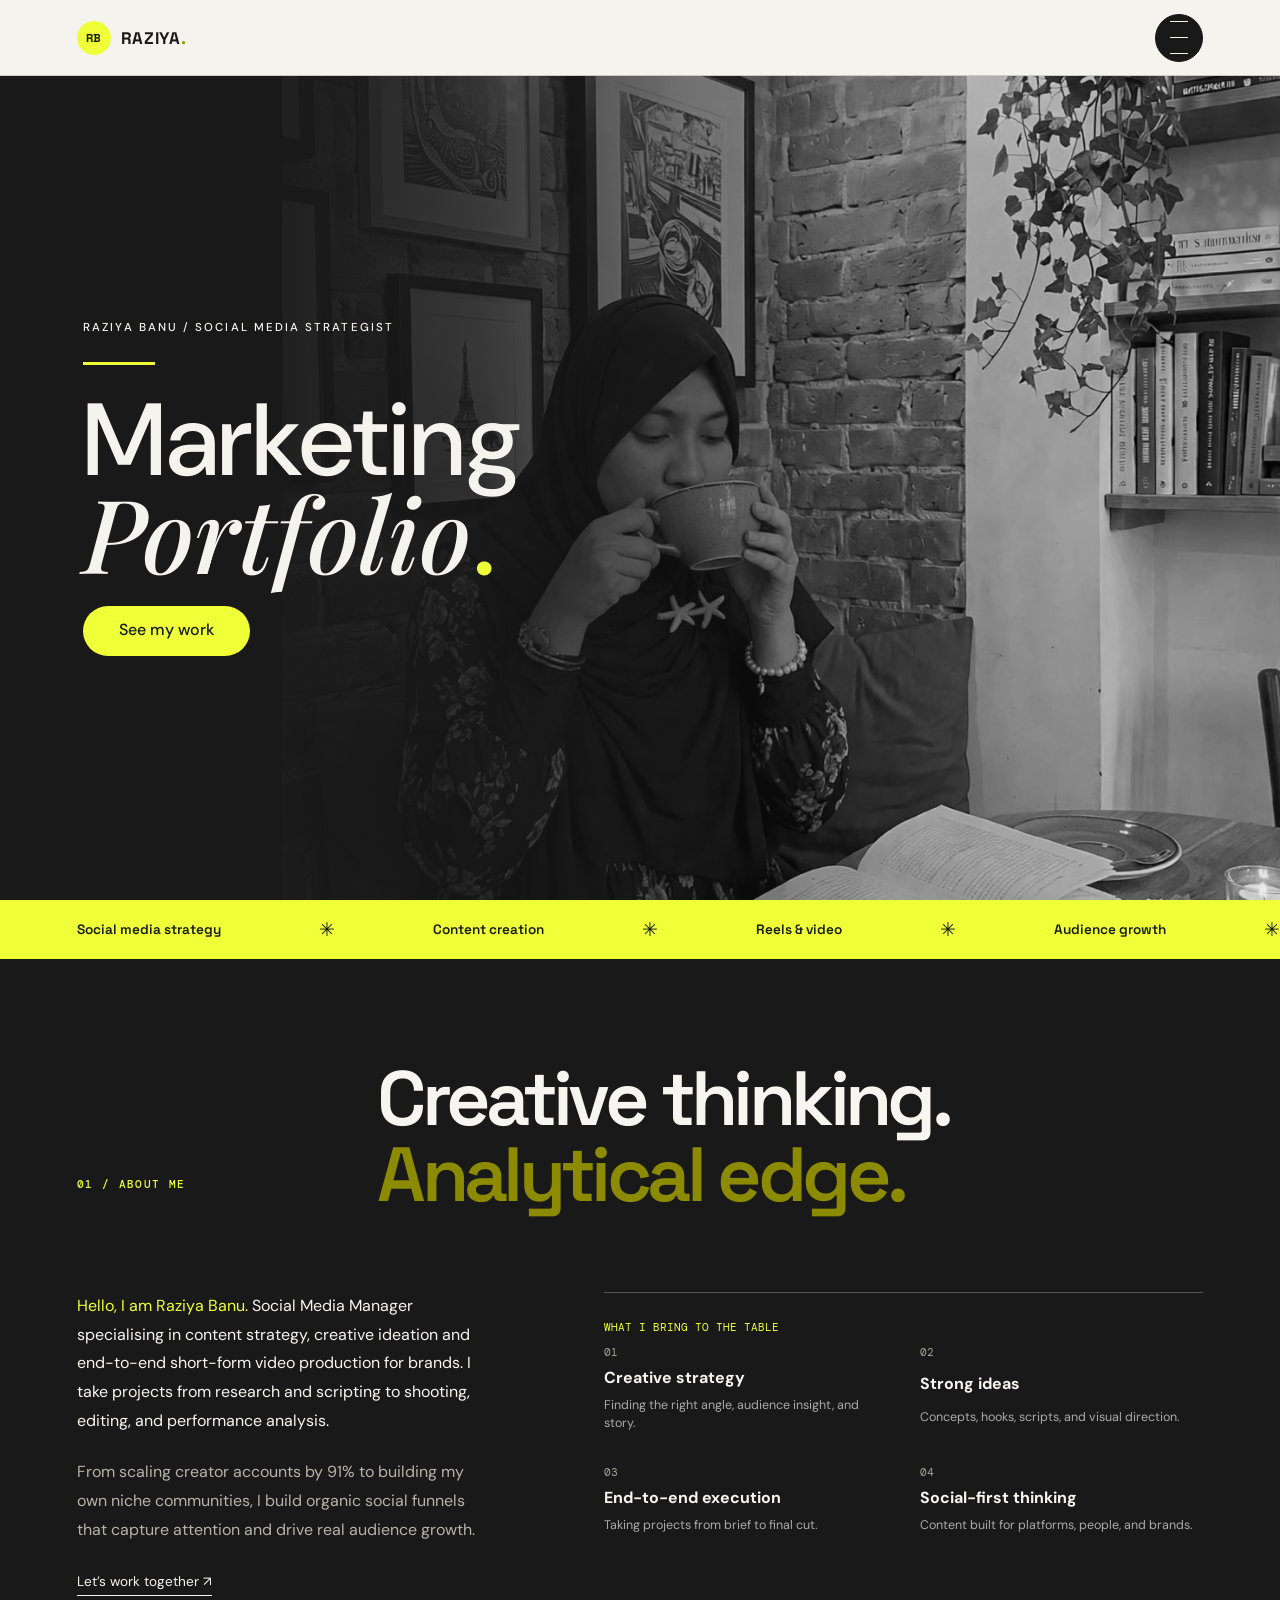
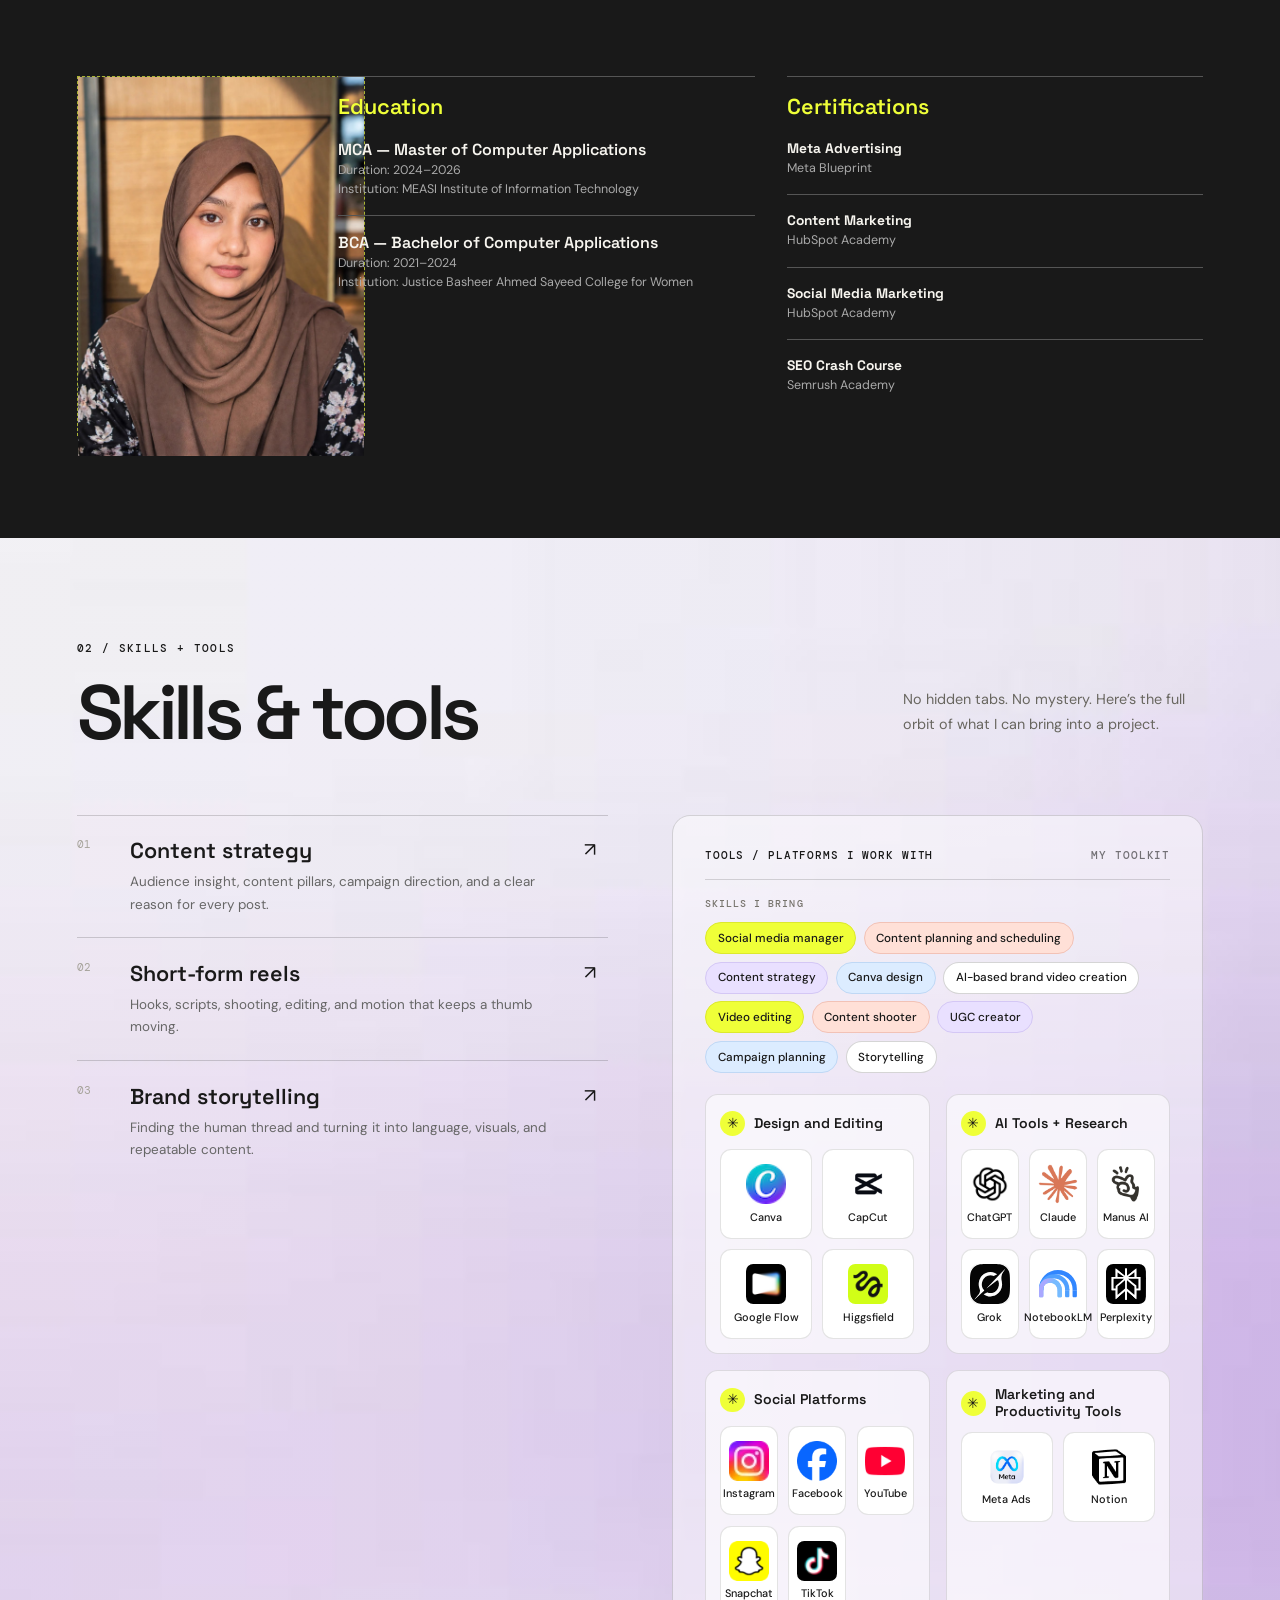
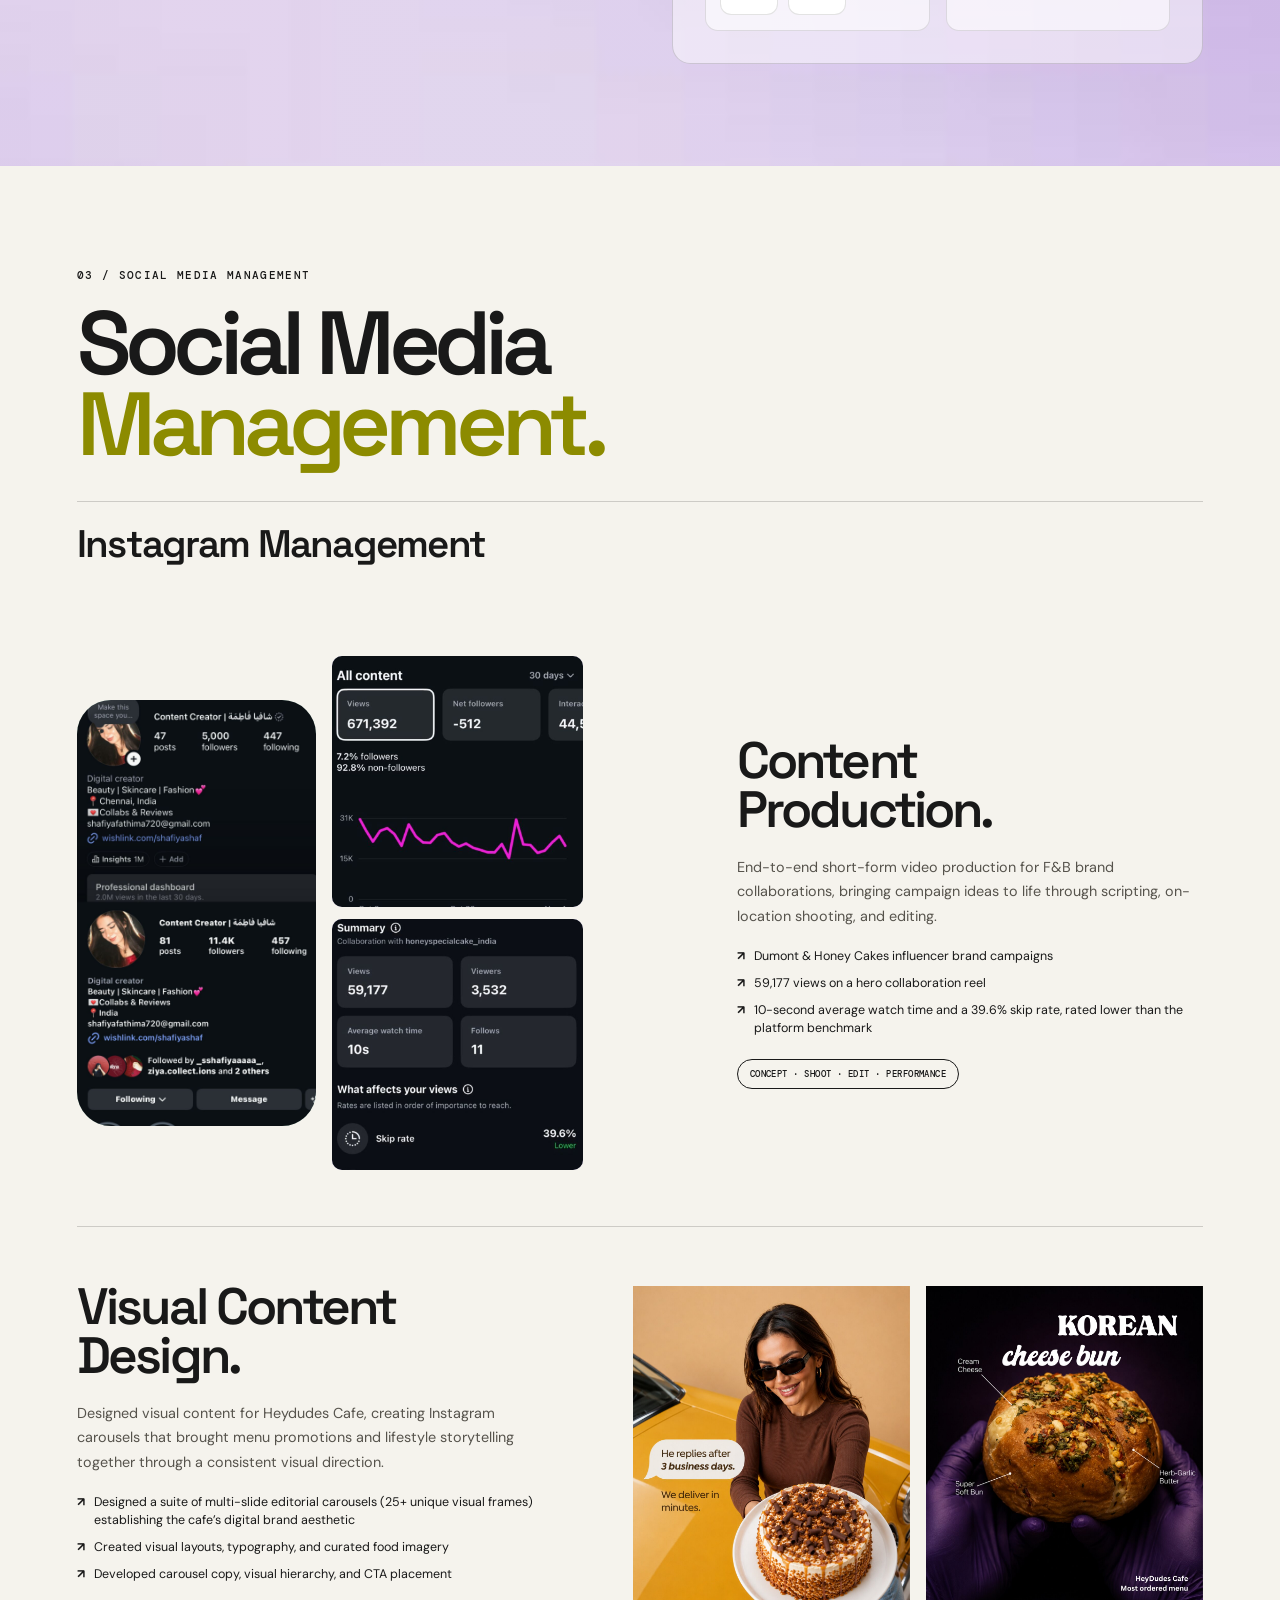
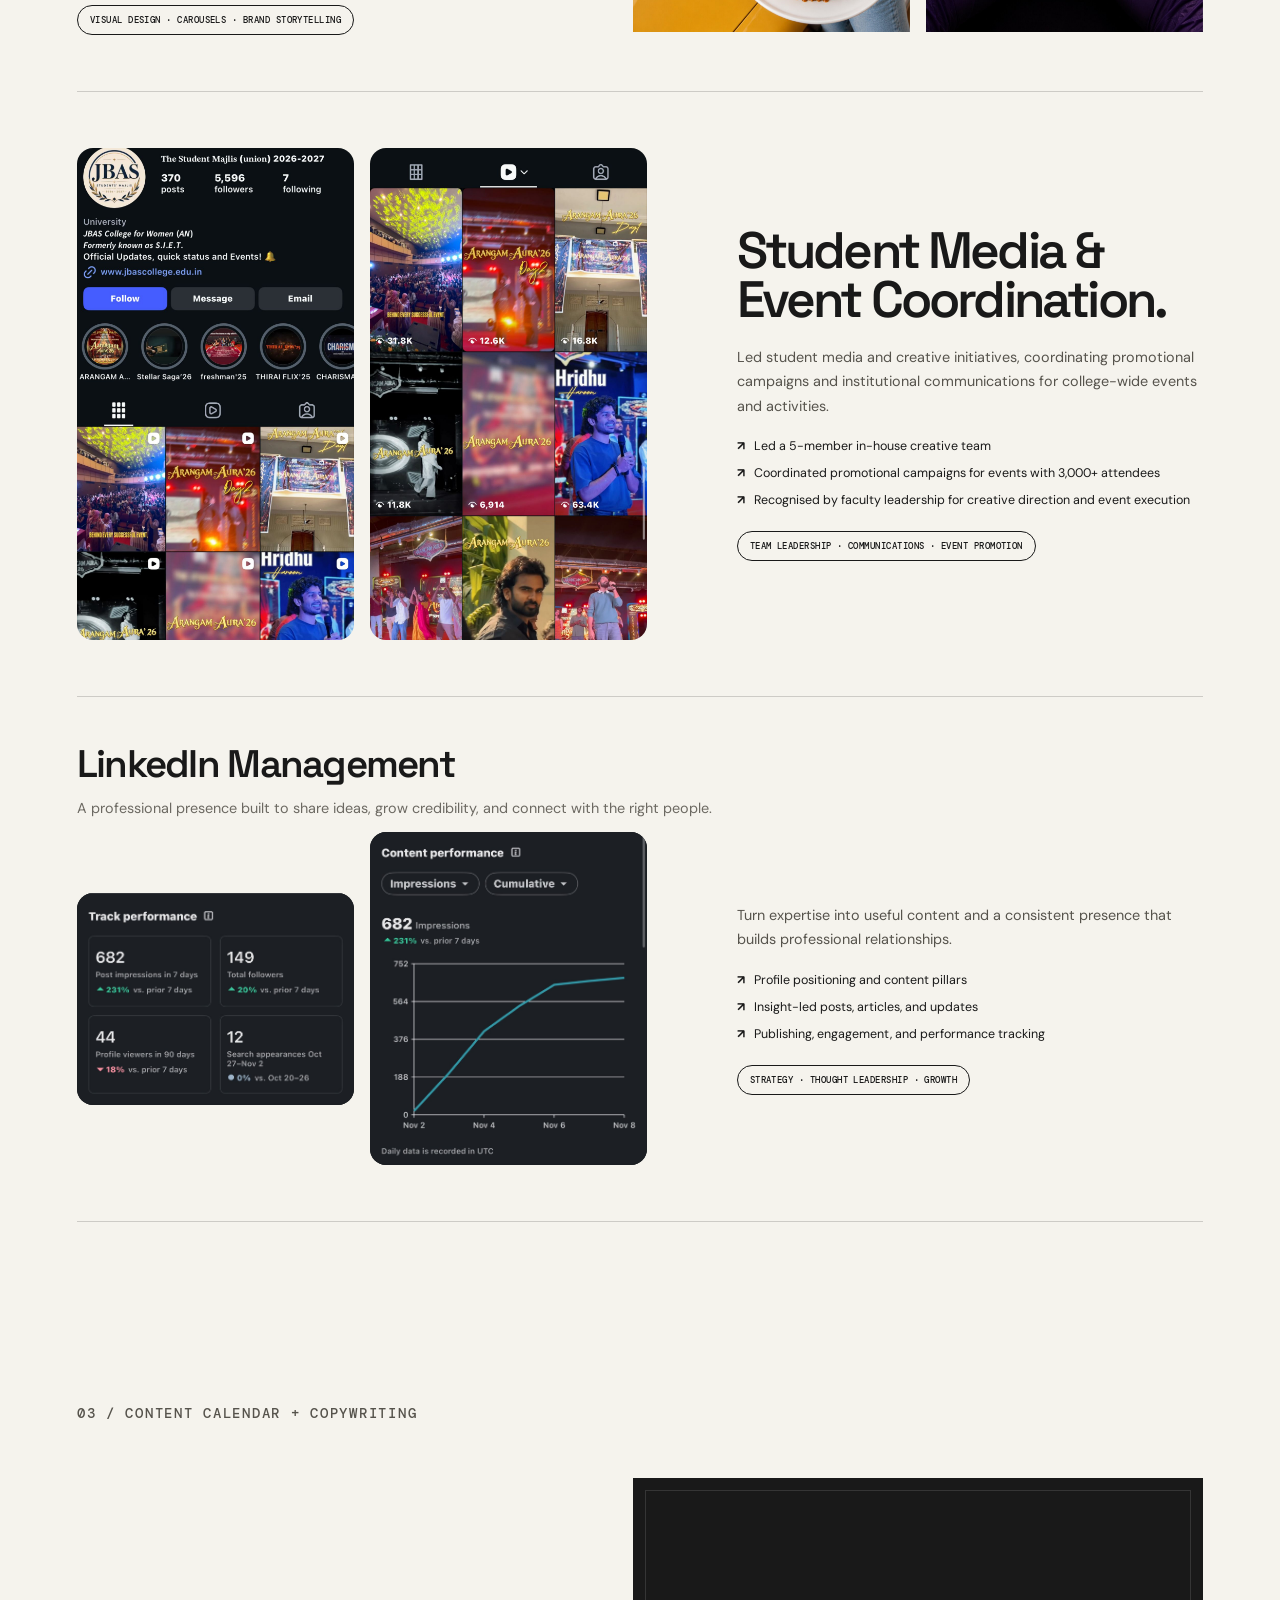
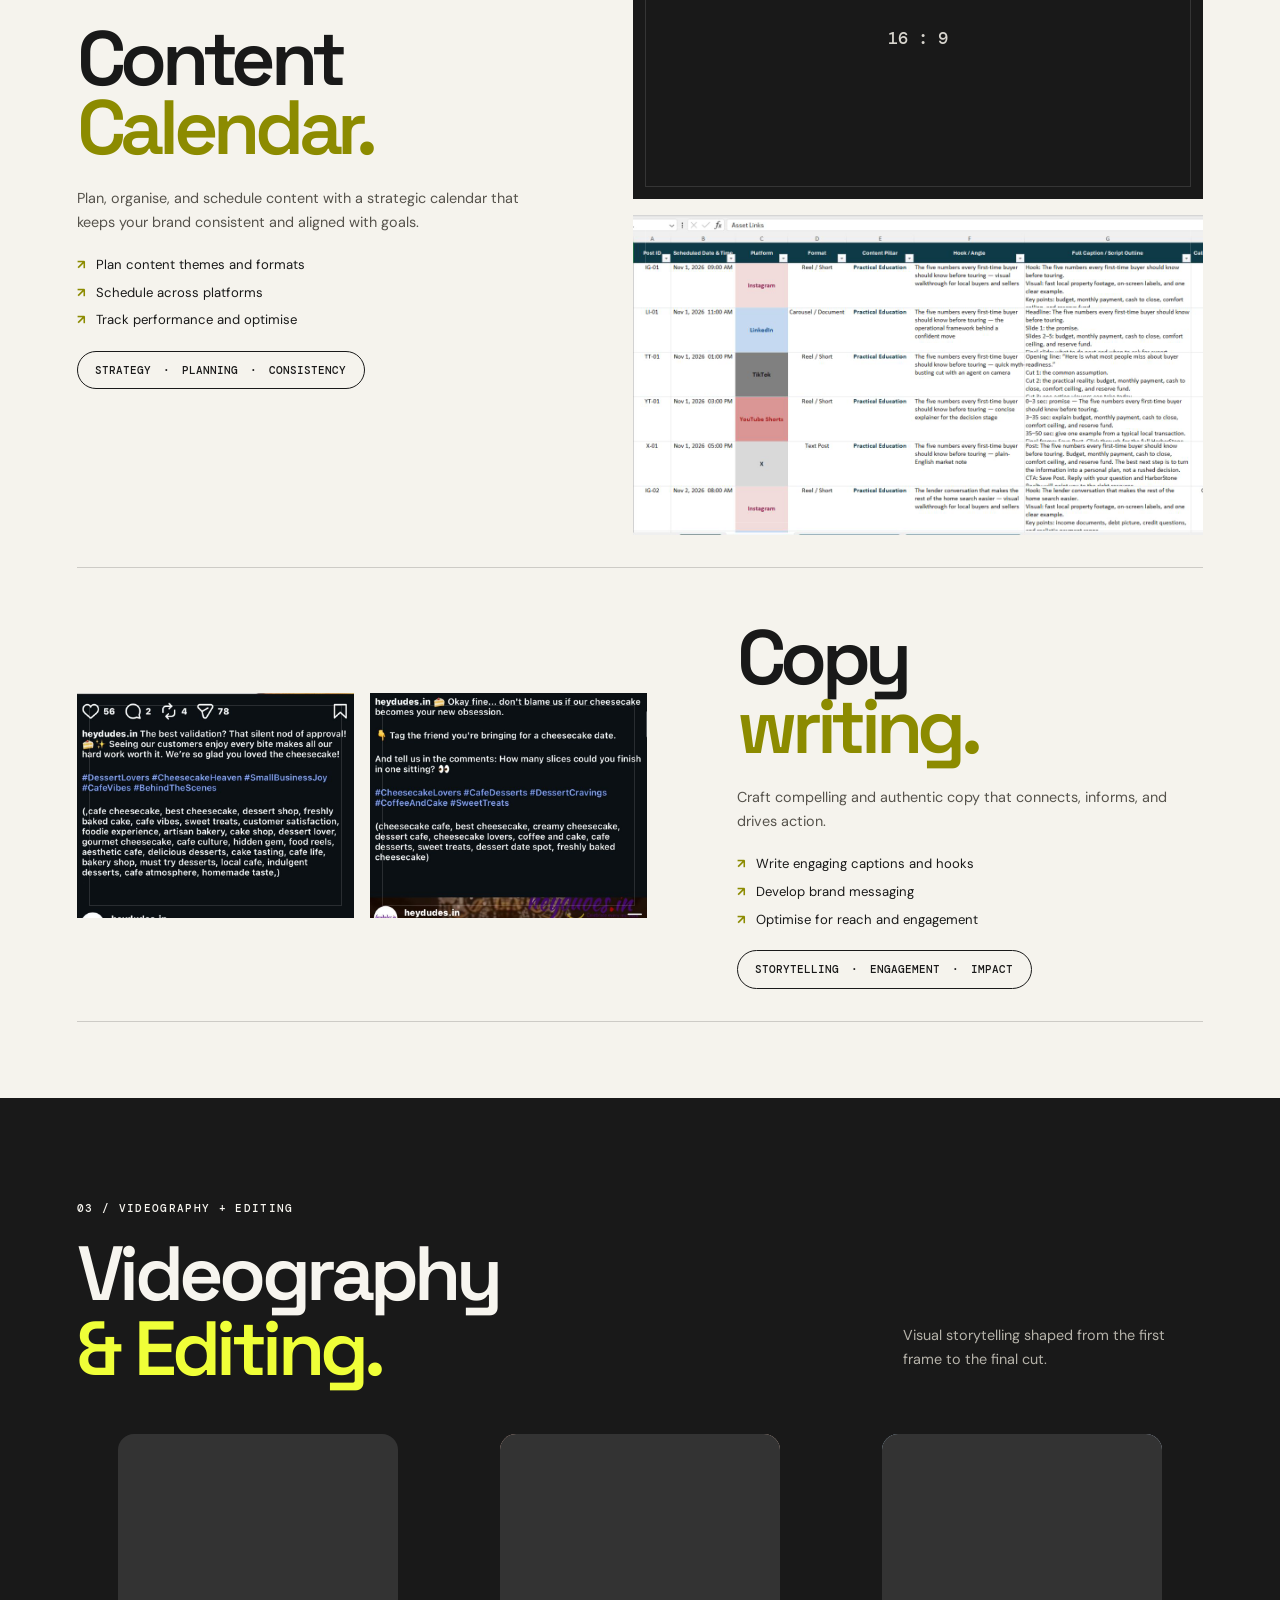
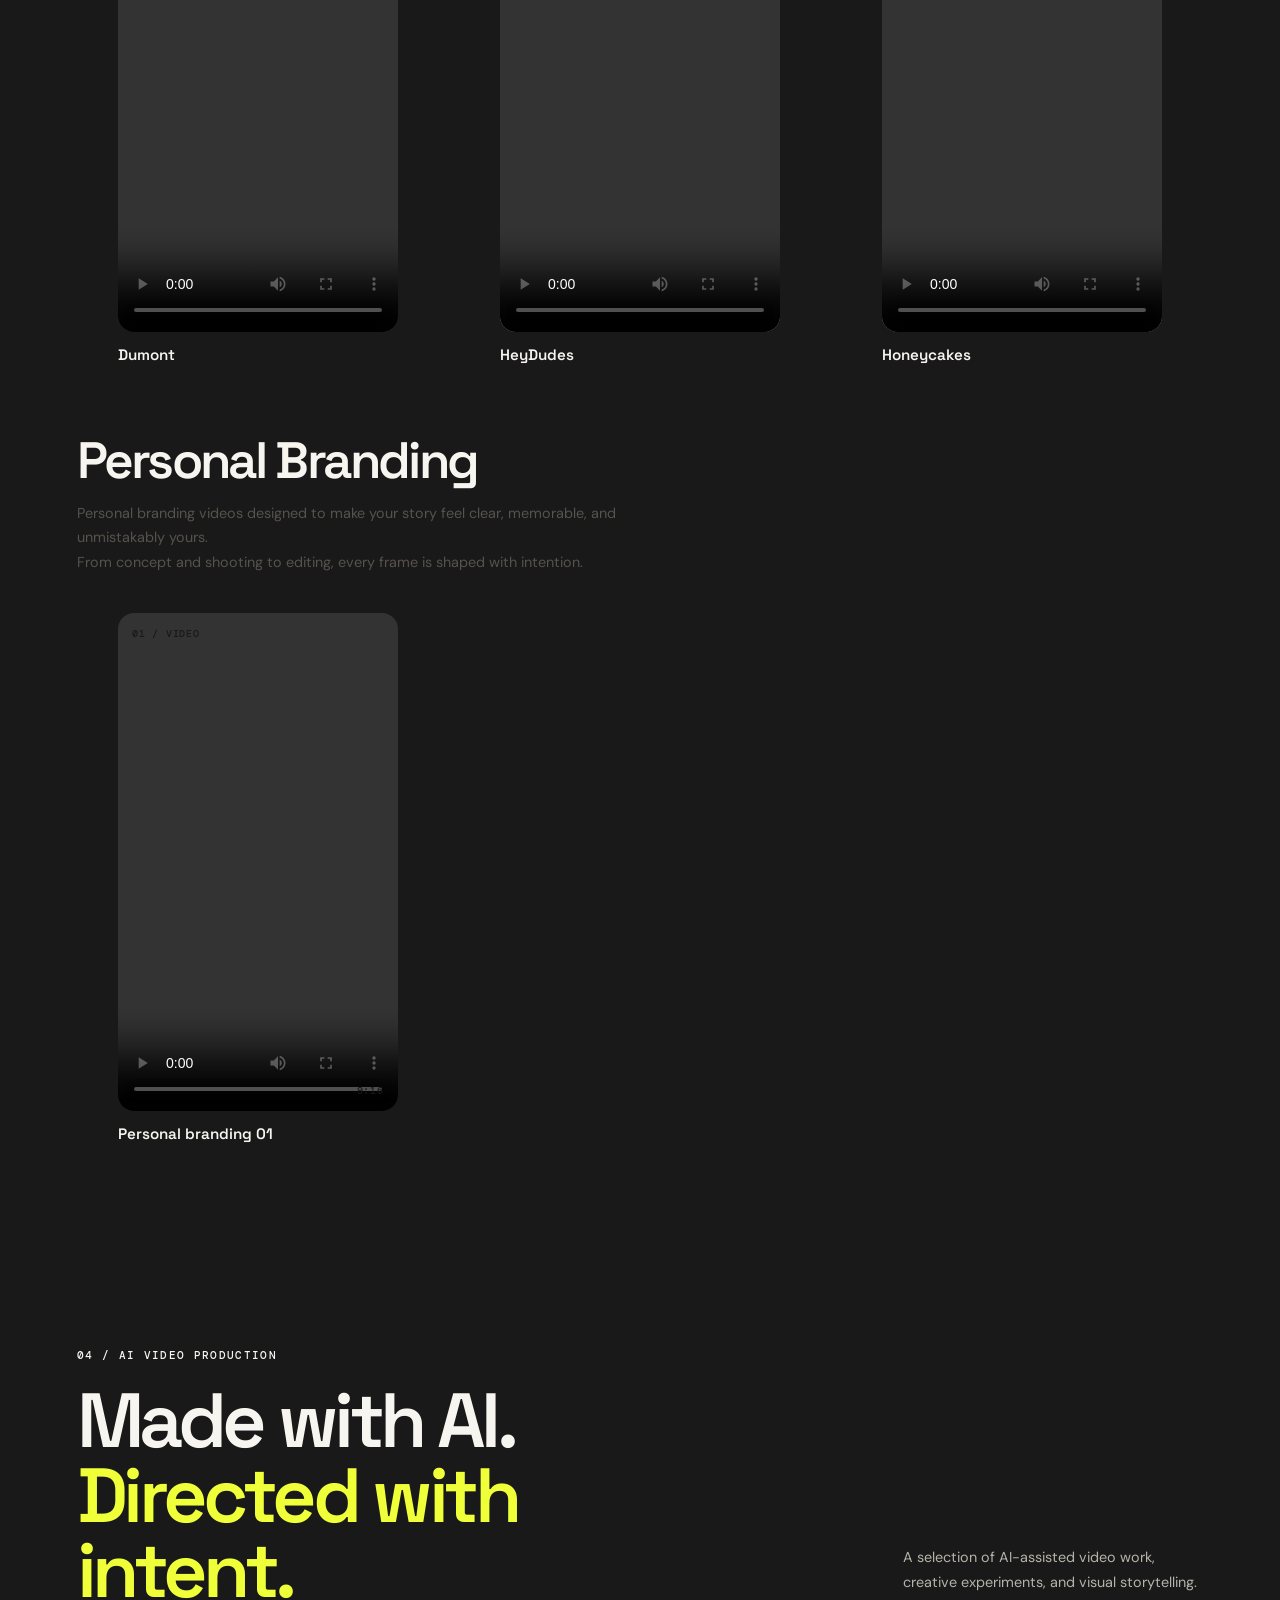
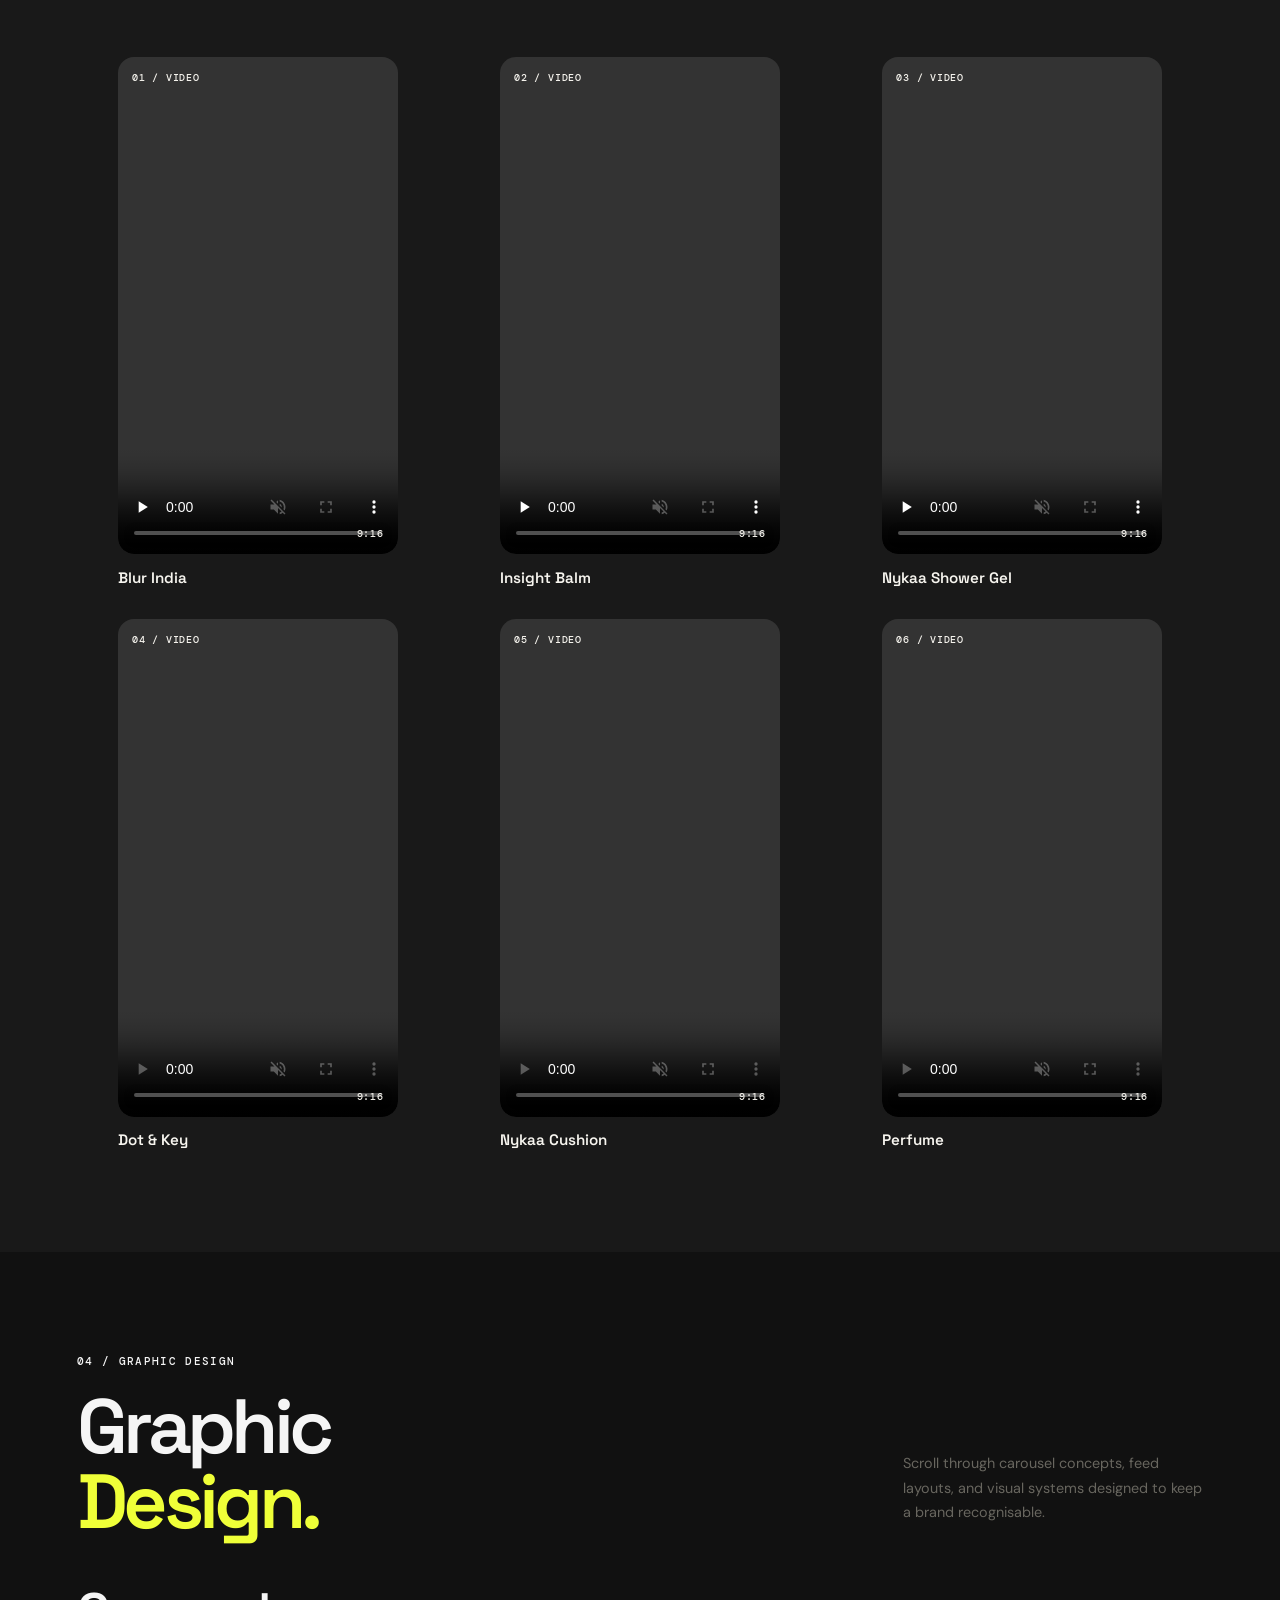
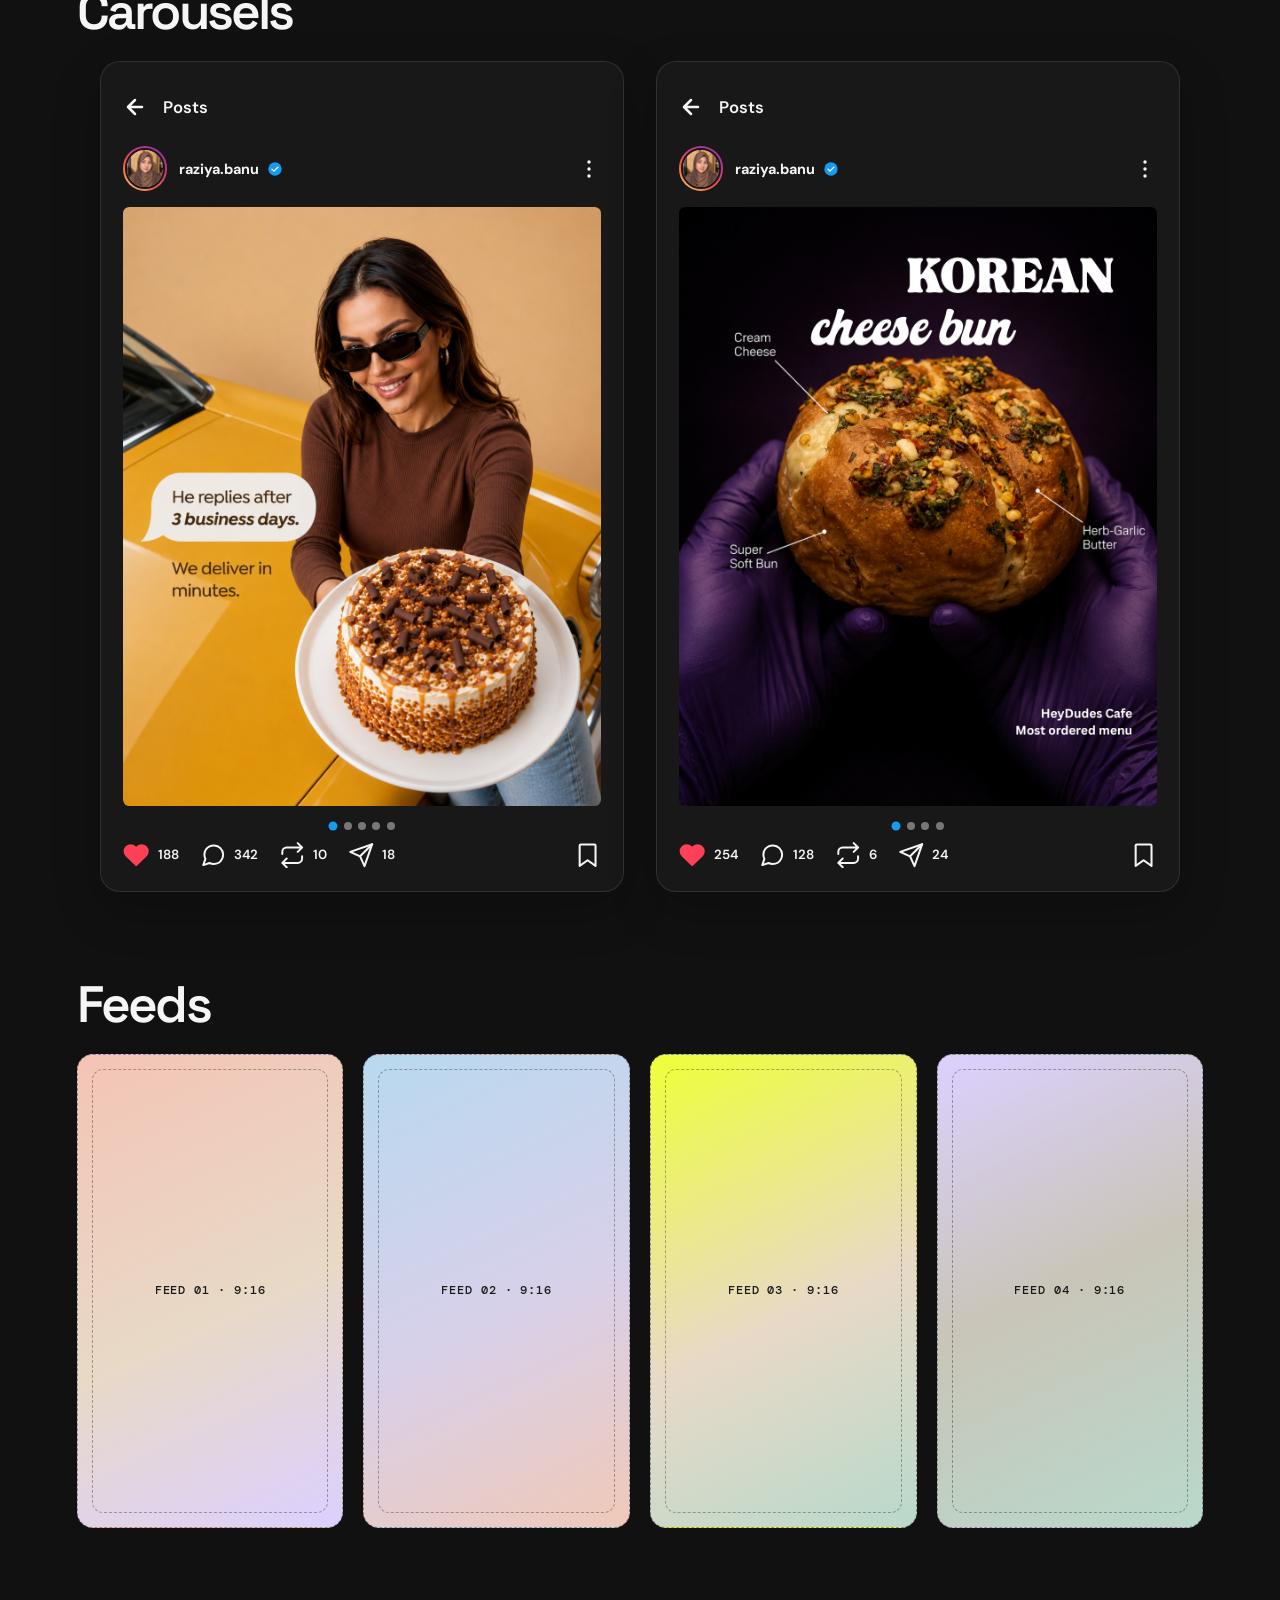
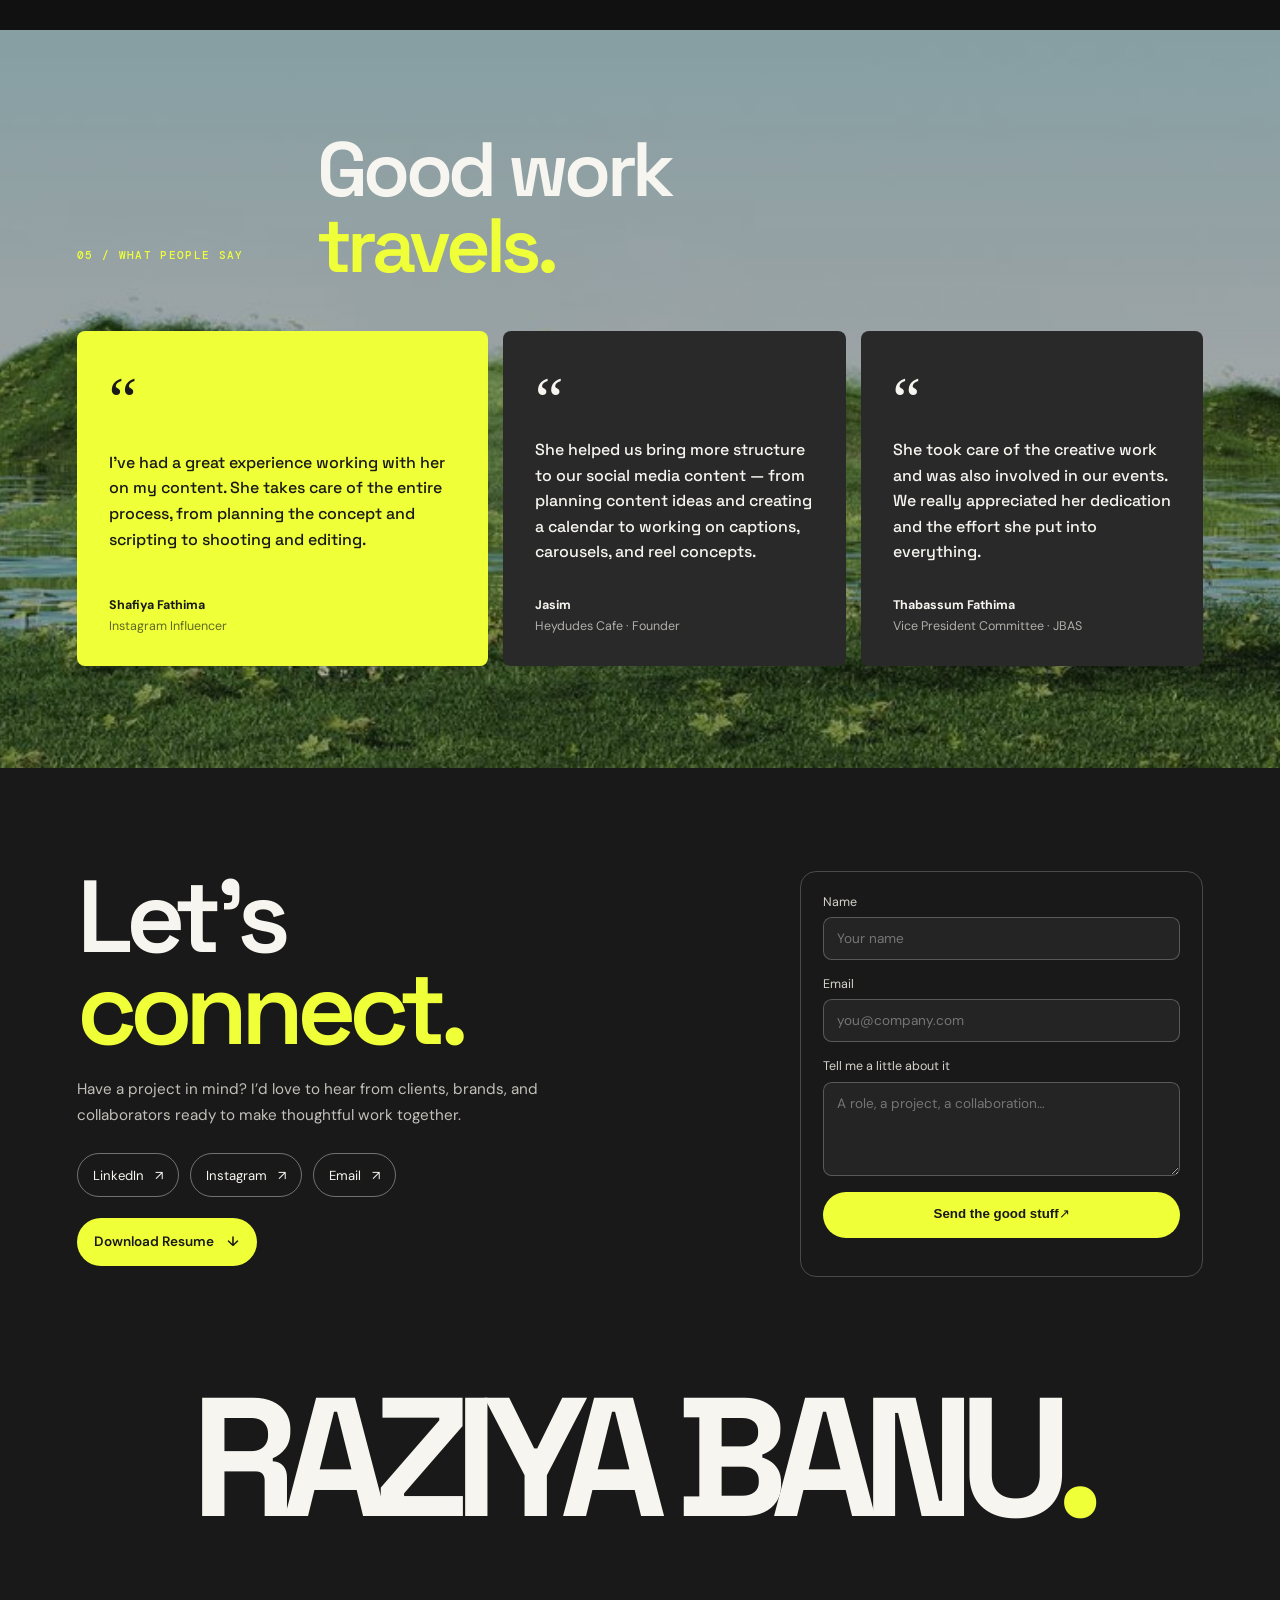
==== index.html @ 6b1a585c "Update portfolio sections" ====
<!doctype html>
<html lang="en">
  <head>
    <meta charset="UTF-8" />
    <meta name="viewport" content="width=device-width, initial-scale=1.0" />
    <meta name="theme-color" content="#efff38" />
    <meta name="description" content="Raziya Banu is a social media strategist and content producer working across strategy, reels, storytelling, and brand growth." />
    <title>Raziya Banu — Portfolio Preview</title>
    <link rel="preconnect" href="https://fonts.googleapis.com" />
    <link rel="preconnect" href="https://fonts.gstatic.com" crossorigin />
    <link href="https://fonts.googleapis.com/css2?family=DM+Mono:wght@400;500&family=DM+Sans:wght@400;500;700&family=Playfair+Display:ital,wght@0,500;0,600;1,500;1,600&family=Space+Grotesk:wght@500;600;700&display=swap" rel="stylesheet" />
    <style>
      :root{--ink:#191919;--paper:#f5f3ed;--lime:#efff38;--coral:#ff8067;--lilac:#dcd0ff;--blue:#a9d5ff;--muted:#77746d;--line:rgba(25,25,25,.18);font-synthesis:none}
      *{box-sizing:border-box}html{scroll-behavior:smooth}body{margin:0;background:var(--paper);color:var(--ink);font-family:"DM Sans",Arial,sans-serif}a{color:inherit;text-decoration:none}.section-pad{padding:clamp(3.5rem,8vw,7.5rem) max(6vw,24px)}.site-header{height:76px;padding:0 6vw;display:flex;align-items:center;justify-content:space-between;border-bottom:1px solid var(--line);background:var(--paper);position:relative;z-index:2}.wordmark{font:700 1.05rem "Space Grotesk",sans-serif;letter-spacing:.04em;display:flex;align-items:center;gap:10px}.wordmark-mark{display:grid;place-items:center;width:34px;height:34px;background:var(--lime);border-radius:50%;font-size:.72rem}.wordmark-dot{color:#8a9a00}.desktop-nav{display:flex;gap:clamp(14px,2.5vw,34px);font-size:.83rem}.desktop-nav a:hover,.contact-links a:hover{ text-decoration:underline;text-underline-offset:5px}.header-cta{font-size:.75rem;border:1px solid var(--ink);border-radius:99px;padding:11px 16px}.menu-toggle{display:none}.hero{padding-top:2.2rem;padding-bottom:4rem;min-height:640px}.hero-topline,.hero-bottomline,.contact-topline{display:flex;justify-content:space-between;gap:20px;font:500 .68rem "DM Mono",monospace;text-transform:uppercase;letter-spacing:.08em}.hero-grid{display:grid;grid-template-columns:1.1fr .9fr;gap:7vw;align-items:center;padding:5rem 0}.kicker{font:500 .7rem "DM Mono",monospace;letter-spacing:.12em;text-transform:uppercase;margin:0 0 1.3rem}.hero h1{font:600 clamp(3.5rem,8vw,7.6rem)/.94 "Space Grotesk",sans-serif;letter-spacing:-.07em;margin:0}.hero h1 em,h2 em,h3 em{font-style:normal;color:#8c8b00}.hero-summary{max-width:480px;line-height:1.7;color:#555;margin:1.7rem 0}.hero-actions{display:flex;align-items:center;gap:25px}.button{display:inline-flex;padding:14px 20px;border:0;border-radius:99px;font-weight:700}.button-dark{background:var(--ink);color:white}.text-link,.line-arrow-link{font-size:.85rem;border-bottom:1px solid;padding-bottom:5px}.hero-stage{height:420px;position:relative;background:var(--lilac);border-radius:48% 48% 8px 8px;overflow:hidden}.media-slot{display:grid;place-items:center;position:relative;min-height:150px;background:rgba(25,25,25,.08);border:1px dashed rgba(25,25,25,.3);color:#555;text-align:center}.slot-index,.slot-meta{position:absolute;font: .58rem "DM Mono",monospace;letter-spacing:.08em}.slot-index{top:12px;left:12px}.slot-meta{bottom:12px;right:12px}.slot-center{font-size:.9rem;line-height:1.5}.hero-image-slot{position:absolute;inset:0;background:linear-gradient(145deg,#d4c7f5,#f4b9a7)}.hero-video-stack{position:absolute;right:7%;bottom:8%;display:flex;gap:12px}.hero-video-slot{width:105px;height:180px;background:#c8e8d9;border-radius:50px}.small-video{background:#f8d2c3}.hero-sticker{position:absolute;left:7%;bottom:9%;background:var(--lime);width:95px;height:95px;border-radius:50%;display:grid;place-items:center;text-align:center;font:600 .68rem "DM Mono";transform:rotate(-12deg)}.hero-sticker strong{font-size:1.3rem}.marquee-band{background:var(--lime);padding:17px 6vw;overflow:hidden;font:600 .85rem "Space Grotesk"}.marquee-track{display:flex;justify-content:space-between;gap:22px;white-space:nowrap}.marquee-track b{font-size:1.2rem}.section-dark{background:var(--ink);color:#f7f5ef}.section-dark .muted-copy,.section-dark .heading-note{color:#b6b3aa}.section-heading{display:grid;grid-template-columns:.5fr 1.2fr .8fr;gap:25px;align-items:end}.section-heading h2,.skills h2,.work h2{font:600 clamp(2.8rem,6vw,5.7rem)/.98 "Space Grotesk";letter-spacing:-.06em;margin:0}.lime{color:var(--lime)}.heading-note{max-width:300px;line-height:1.7;color:#68665f;font-size:.9rem}.about-body{display:grid;grid-template-columns:.8fr 1.2fr;gap:10vw;margin:5rem 0}.about-copy{max-width:430px;line-height:1.8}.about-copy p{margin:0 0 1.4rem}.about-brings{border-top:1px solid #555;padding-top:1rem}.bring-label{font: .68rem "DM Mono";text-transform:uppercase;color:var(--lime)}.bring-grid{display:grid;grid-template-columns:1fr 1fr;gap:2rem}.bring-grid div{display:grid;gap:8px}.bring-grid span,.capability-number{font: .7rem "DM Mono";color:#a6a39b}.bring-grid small{color:#aaa;font-size:.78rem;line-height:1.5}.media-row{display:grid;grid-template-columns:1fr 1fr .7fr;gap:14px}.landscape-slot{min-height:220px}.coral-slot{background:#f3b5a4}.lilac-slot{background:#d9ccf4}.about-video-slot{background:#b6d8cb}.skills{background:#f1efe8}.skills-heading,.work-heading{display:flex;justify-content:space-between;align-items:end;gap:30px;margin-bottom:4rem}.skills-heading>div,.work-heading>div{max-width:600px}.skills-layout{display:grid;grid-template-columns:1fr 1fr;gap:7vw}.capability-row{display:grid;grid-template-columns:38px 1fr 24px;gap:15px;padding:1.35rem 0;border-top:1px solid var(--line);align-items:start}.capability-row h3{font:600 1.35rem "Space Grotesk";margin:0 0 .45rem}.capability-row p{font-size:.84rem;line-height:1.65;color:#666;margin:0;max-width:470px}.capability-arrow{font-size:1.2rem}.tool-stack{background:#e8e5dc}.work{background:var(--lilac)}.work-wall{display:grid;gap:5rem}.project-card{display:grid;grid-template-columns:35px 1fr 1fr;gap:25px;align-items:center}.project-cafe{grid-template-columns:35px 1fr 1fr}.project-number{font: .75rem "DM Mono"}.project-media{display:flex;gap:12px;align-items:center}.project-image{flex:1;min-height:300px}.project-reel{width:35%;min-height:260px}.project-image-coral{background:#efb6a7}.project-reel-dark{background:#292929;color:white}.project-reel-mint{background:#a9d5c4}.project-image-blue{background:#a9d5ff}.project-copy{padding:1.5rem}.project-meta{display:flex;flex-wrap:wrap;gap:12px;justify-content:space-between;font: .62rem "DM Mono";text-transform:uppercase}.project-copy h3{font:600 clamp(2rem,4vw,3.7rem)/1 "Space Grotesk";letter-spacing:-.05em;margin:1.5rem 0}.project-copy p{line-height:1.7;color:#555;font-size:.9rem}.project-tags{display:flex;flex-wrap:wrap;gap:7px;margin:1.2rem 0}.project-tags span{font-size:.68rem;border:1px solid var(--line);border-radius:99px;padding:7px 10px}.project-link{font-size:.8rem;border-bottom:1px solid;padding-bottom:5px}.work-strip{display:flex;justify-content:space-between;gap:15px;flex-wrap:wrap;border-top:1px solid var(--line);margin-top:4rem;padding-top:1.2rem;font-size:.8rem}.testimonial-heading{margin-bottom:3rem}.testimonial-wall{display:grid;grid-template-columns:1.2fr 1fr 1fr;gap:15px}.quote-card{padding:2rem;background:#292929;border-radius:8px;display:flex;flex-direction:column;justify-content:space-between;min-height:260px}.quote-feature{background:var(--lime);color:var(--ink)}.quote-mark{font:4rem Georgia}.quote-card blockquote,.quote-card p{font:500 1rem/1.6 "Space Grotesk";margin:0 0 2rem}.quote-author{display:grid;gap:5px;font-size:.78rem}.quote-author span{opacity:.65}.contact{background:#f3f0e7}.contact-layout{display:grid;grid-template-columns:1fr 1fr;gap:10vw;padding:4rem 0}.contact-copy h2{font:600 clamp(4rem,9vw,8rem)/.9 "Space Grotesk";letter-spacing:-.07em;margin:0}.contact-copy p{max-width:420px;line-height:1.7;color:#555}.email-link{display:inline-block;margin:1.2rem 0;font:600 1.1rem "Space Grotesk"}.contact-links{display:flex;gap:20px;flex-wrap:wrap;font-size:.8rem}.contact-form{display:grid;gap:1.2rem}.contact-form label{display:grid;gap:8px;font-size:.75rem}.contact-form input,.contact-form textarea{width:100%;border:0;border-bottom:1px solid #aaa;background:transparent;padding:12px 0;font:inherit;resize:vertical}.contact-media-row{display:grid;grid-template-columns:1fr 1fr .7fr;gap:14px}.contact-image-slot,.contact-video-slot{min-height:200px}.contact-blue{background:#b4d9f4}.contact-coral{background:#f2b6a6}.contact-video-slot{background:#b9d9cc}
      @media(max-width:800px){.desktop-nav{display:none}.header-cta{margin-left:auto}.hero-grid{grid-template-columns:1fr;padding:3.5rem 0;gap:3rem}.hero-stage{height:340px}.section-heading{grid-template-columns:1fr;gap:12px}.about-body,.skills-layout,.contact-layout{grid-template-columns:1fr;gap:3rem}.skills-heading,.work-heading{align-items:start;flex-direction:column}.project-card,.project-cafe{grid-template-columns:25px 1fr}.project-card .project-media{grid-column:2}.project-card .project-copy{grid-column:2}.testimonial-wall{grid-template-columns:1fr}.quote-card{min-height:210px}.bring-grid{gap:1.5rem}}
      @media(max-width:520px){.site-header{padding:0 20px}.header-cta{font-size:.65rem;padding:9px 11px}.section-pad{padding-left:22px;padding-right:22px}.hero-topline span:last-child{display:none}.hero h1{font-size:3.65rem}.hero-stage{height:290px}.marquee-track{justify-content:flex-start}.media-row,.contact-media-row{grid-template-columns:1fr 1fr}.media-row>*:last-child,.contact-media-row>*:last-child{display:none}.bring-grid{grid-template-columns:1fr 1fr}.skills-heading{margin-bottom:2.5rem}.project-media{min-width:0}.project-image{min-height:220px}.project-reel{min-height:190px}.tool-stack{padding:1rem!important}}
    </style>
    <style>
      /* Skills + tools refresh */
      #skills .skills-layout { align-items: start; gap: clamp(2rem, 5vw, 5.5rem); }
      #skills .tool-stack { padding: clamp(1.15rem, 2.5vw, 2rem); border: 1px solid rgba(25, 25, 25, .16); border-radius: 1.15rem; background: rgba(255,255,255,.48); min-width: 0; }
      #skills .tool-stack-top { display:flex; justify-content:space-between; gap:1rem; align-items:center; padding-bottom:1rem; margin-bottom:1.1rem; border-bottom:1px solid rgba(25,25,25,.16); font: 500 .68rem/1.4 "DM Mono", monospace; letter-spacing:.08em; text-transform:uppercase; }
      #skills .tool-stack-top span:last-child { opacity:.58; white-space:nowrap; }
      #skills .tool-groups { display:grid; grid-template-columns:repeat(2,minmax(0,1fr)); align-items:stretch; gap:1rem; }
      #skills .tool-group { min-width:0; padding:.9rem; border:1px solid rgba(25,25,25,.12); border-radius:.8rem; background:rgba(255,255,255,.58); }
      #skills .tool-group-heading { display:flex; align-items:center; gap:.55rem; min-height:1.8rem; margin:0 0 .7rem; }
      #skills .tool-group-icon { display:grid; place-items:center; width:1.55rem; height:1.55rem; flex:0 0 1.55rem; border-radius:50%; background:#efff38; font-size:.85rem; }
      #skills .tool-group-heading h3 { margin:0; font:600 .88rem/1.25 "Space Grotesk",sans-serif; }
      #skills .tool-skills-label { margin: .15rem 0 .7rem; font:500 .65rem/1.3 "DM Mono",monospace; letter-spacing:.1em; text-transform:uppercase; color:#77746d; }
      #skills .tool-skill-cloud { margin-bottom:1.3rem; }
      #skills .tool-group-wide { grid-column:1 / -1; }
      #skills .brand-tool-grid { display:grid; grid-template-columns:repeat(4,minmax(0,1fr)); gap:.5rem; }
      #skills .brand-tool { display:flex; min-width:0; min-height:6rem; flex-direction:column; align-items:center; justify-content:center; gap:.4rem; padding:.6rem .25rem; border:1px solid rgba(25,25,25,.12); border-radius:.7rem; background:#fff; font:500 .68rem/1.2 "DM Sans",sans-serif; text-align:center; }
      #skills .brand-icon { display:grid; place-items:center; width:2.5rem; height:2.5rem; color:#191919; }
      #skills .brand-icon svg { width:100%; height:100%; }
      #skills .social-icon-grid { display:grid; grid-template-columns:repeat(5,minmax(0,1fr)); align-items:center; justify-items:center; width:100%; gap:.8rem; padding:.35rem 0; }
      #skills .social-icon { display:grid; place-items:center; width:100%; min-width:0; height:3rem; padding:0; border:0; border-radius:0; background:transparent; color:#191919; }
      #skills .social-icon svg { display:block; width:2.15rem; height:2.15rem; }
      #skills .social-icon.instagram { color:#c13584; }
      #skills .social-icon.facebook { color:#1877f2; }
      #skills .social-icon.youtube { color:#ff0033; }
      #skills .social-icon.snapchat { color:#111; }
      #skills .social-icon.tiktok { color:#111; }
      #skills .capcut-icon { color:#111; }
      #skills .flow-icon { color:#4285f4; }
      #skills .higgs-icon { color:#6f54b5; }
      #skills .tool-cloud { display:flex; flex-wrap:wrap; gap:.48rem; }
      #skills .tool-pill { display:inline-flex; align-items:center; max-width:100%; padding:.48rem .72rem; border:1px solid rgba(25,25,25,.18); border-radius:999px; background:#fff; color:#191919; font:500 .73rem/1.25 "DM Sans",sans-serif; overflow-wrap:anywhere; }
      #skills .tool-pill.tool-lime { background:#efff38; border-color:#dce92d; }
      #skills .tool-pill.tool-coral { background:#ffe0d7; border-color:#f2c2b6; }
      #skills .tool-pill.tool-lilac { background:#e9e0ff; border-color:#d4c7f5; }
      #skills .tool-pill.tool-blue { background:#dcecff; border-color:#bfd8f5; }
      #skills .tool-note { display:flex; flex-direction:column; gap:.35rem; margin-top:1.2rem; padding:1rem 1.1rem; border-radius:.75rem; background:#191919; color:#fff; }
      #skills .tool-note span { color:#efff38; font:500 .65rem/1.3 "DM Mono",monospace; letter-spacing:.1em; text-transform:uppercase; }
      #skills .tool-note strong { font:600 1rem/1.35 "Space Grotesk",sans-serif; }
      @media (max-width: 760px) {
        #skills .tool-groups { grid-template-columns:1fr; }
        #skills .tool-group { padding:.9rem; }
        #skills .tool-group-wide { grid-column:auto; }
        #skills .brand-tool-grid { grid-template-columns:repeat(4,minmax(0,1fr)); }
      }
      @media (max-width: 420px) { #skills .social-icon-grid { gap:.55rem; } #skills .social-icon svg { width:1.9rem; height:1.9rem; } }
      /* Colored icon grid: scoped to Skills + Tools only */
      #skills .tool-groups { grid-template-columns:repeat(2,minmax(0,1fr)); align-items:start; gap:1rem; }
      #skills .tool-group-wide { grid-column:auto; }
      #skills .brand-tool-grid { grid-template-columns:repeat(2,minmax(0,1fr)); gap:.65rem; }
      #skills .brand-tool-grid.ai-tools { grid-template-columns:repeat(3,minmax(0,1fr)); gap:.65rem; }
      #skills .brand-tool-grid.social-tools { grid-template-columns:repeat(3,minmax(0,1fr)); gap:.65rem; }
      #skills .brand-tool-grid.marketing-tools { grid-template-columns:repeat(2,minmax(0,1fr)); grid-auto-rows:minmax(5.6rem,auto); width:100%; max-width:13rem; gap:.65rem; align-items:stretch; margin-top:0; margin-bottom:auto; }
      #skills .tool-group.tool-group-wide:has(.marketing-tools) { align-self:stretch; display:flex; flex-direction:column; }
      #skills .brand-tool-grid.marketing-tools .brand-tool { width:100%; height:100%; min-height:5.6rem; }
      #skills .brand-tool { min-height:5.6rem; }
      #skills .brand-icon { overflow:hidden; border-radius:.45rem; }
      #skills .brand-icon img { display:block; width:100%; height:100%; object-fit:contain; }
      #skills .social-tools .brand-tool { min-height:5.6rem; }
      @media (max-width:900px) and (min-width:761px) {
        #skills .tool-groups { gap:.75rem; }
        #skills .brand-tool-grid { gap:.4rem; }
        #skills .brand-tool { min-height:5.2rem; padding:.5rem .2rem; }
        #skills .brand-icon { width:2.25rem; height:2.25rem; }
      }
      @media (max-width:760px) {
        #skills .tool-groups { grid-template-columns:1fr; }
        #skills .tool-group-wide { grid-column:auto; }
        #skills .brand-tool-grid { grid-template-columns:repeat(2,minmax(0,1fr)); gap:.6rem; }
        #skills .brand-tool-grid.ai-tools { grid-template-columns:repeat(3,minmax(0,1fr)); gap:.6rem; }
        #skills .brand-tool-grid.social-tools { grid-template-columns:repeat(3,minmax(0,1fr)); gap:.6rem; }
        #skills .brand-tool-grid.marketing-tools { grid-template-columns:repeat(2,minmax(0,1fr)); grid-auto-rows:minmax(5.2rem,auto); max-width:13rem; gap:.6rem; margin-top:0; margin-bottom:auto; }
      }
      @media (max-width:420px) {
        #skills .brand-tool-grid, #skills .brand-tool-grid.ai-tools, #skills .brand-tool-grid.social-tools, #skills .brand-tool-grid.marketing-tools { grid-template-columns:repeat(2,minmax(0,1fr)); gap:.55rem; }
        #skills .brand-tool-grid.marketing-tools { grid-auto-rows:minmax(5rem,auto); max-width:none; margin-top:0; margin-bottom:auto; }
      }
      #skills {
        background-image: linear-gradient(rgba(245,243,237,.16), rgba(245,243,237,.16)), url("images1/Blueskills.jpg");
        background-size: cover;
        background-position: center;
        background-repeat: no-repeat;
      }
    </style>

    <style>
      .ai-video { background:#e9e5dc; }
      .ai-video.section-dark { background:var(--ink); color:#f7f5ef; }
      .ai-video.section-dark h2 em { color:var(--lime); }
      .ai-video-heading { display:flex; justify-content:space-between; align-items:end; gap:30px; margin-bottom:3rem; }
      .ai-video-heading>div { max-width:650px; }
      .ai-video h2 { margin:0; font:600 clamp(2.8rem,6vw,5.7rem)/.98 "Space Grotesk"; letter-spacing:-.06em; }
      .ai-video h2 em { color:#8c8b00; }
      .ai-video-grid { display:grid; grid-template-columns:repeat(3,minmax(0,1fr)); gap:2rem 1.25rem; }
      .ai-video-card { min-width:0; }
      .ai-video-frame { position:relative; display:grid; place-items:center; width:min(100%,280px); aspect-ratio:9 / 16; margin:0 auto; overflow:hidden; border:1px dashed rgba(25,25,25,.38); border-radius:1rem; background:linear-gradient(155deg,#dcd0ff 0%,#c9c5b8 48%,#b8d9cb 100%); color:#191919; }
      .ai-video-card:nth-child(2) .ai-video-frame,.ai-video-card:nth-child(5) .ai-video-frame { background:linear-gradient(155deg,#f4c4b5,#e8d9c7 55%,#dcd0ff); }
      .ai-video-card:nth-child(3) .ai-video-frame,.ai-video-card:nth-child(6) .ai-video-frame { background:linear-gradient(155deg,#b8d9ef,#d8d0e9 55%,#f0c9b8); }
      .ai-video-index,.ai-video-ratio { position:absolute; font:500 .62rem "DM Mono",monospace; letter-spacing:.08em; }
      .ai-video-index { top:14px; left:14px; }
      .ai-video-ratio { right:14px; bottom:14px; }
      .ai-video-play { display:grid; place-items:center; width:54px; height:54px; padding-left:4px; border:1px solid rgba(25,25,25,.55); border-radius:50%; background:rgba(245,243,237,.55); font-size:1.05rem; }
      .ai-video-hint { position:absolute; bottom:24%; font:500 .72rem "DM Mono",monospace; text-transform:uppercase; letter-spacing:.08em; }
      #ai-video .ai-video-frame { display:block; border:0; background:#191919; color:#f5f3ed; }
      #ai-video .ai-video-player { position:absolute; inset:0; width:100%; height:100%; object-fit:cover; }
      #ai-video .ai-video-overlay { position:absolute; inset:0; pointer-events:none; }
      #ai-video .ai-video-index { top:14px; left:14px; }
      .ai-video-card>p { width:min(100%,280px); margin: .85rem auto 0; font:600 .95rem "Space Grotesk"; }
      @media(max-width:800px) { .ai-video-heading { align-items:start; flex-direction:column; } .ai-video-grid { grid-template-columns:repeat(2,minmax(0,1fr)); gap:1.5rem 1rem; } }
      @media(max-width:520px) { .ai-video-grid { gap:1.25rem .75rem; } .ai-video-frame { border-radius:.75rem; } .ai-video-card>p { font-size:.8rem; } }
    </style>

  
    <style>
      /* Social Media Management — added after Skills + Tools */
      .social-management { background:var(--paper); }
      .social-management .social-management-heading { display:flex; justify-content:space-between; align-items:end; gap:40px; padding-bottom:2.3rem; border-bottom:1px solid var(--line); }
      .social-management .social-management-heading h2 { max-width:850px; font:600 clamp(3.2rem,7vw,7.2rem)/.9 "Space Grotesk",sans-serif; letter-spacing:-.07em; margin:0; }
      .social-management .social-management-heading h2 em { display:block; color:#8c8b00; font-style:normal; }
      .social-management .social-management-subtitle { font:600 clamp(1.6rem,3vw,2.8rem)/1 "Space Grotesk",sans-serif; letter-spacing:-.045em; margin:1.4rem 0 2.3rem; }
      .social-management .social-case-list { display:grid; gap:0; }
      .social-management .social-case { display:grid; grid-template-columns:minmax(0,1.1fr) minmax(0,.9fr); gap:7vw; align-items:center; padding:3.5rem 0; border-bottom:1px solid var(--line); }
      .social-management .social-case.reverse { grid-template-columns:minmax(0,.9fr) minmax(0,1.1fr); }
      .social-management .social-case.reverse .social-case-media { order:2; }
      .social-management .social-case.reverse .social-case-copy { order:1; }
      .social-management .social-case-media { display:flex; align-items:center; gap:1rem; min-width:0; }
      .social-management .visual-content-media { display:grid; grid-template-columns:repeat(2,minmax(0,1fr)); gap:1rem; width:100%; align-items:start; }
      .social-management .visual-content-media .social-frame { display:block; width:100%; min-width:0; height:auto; aspect-ratio:auto; border-radius:0; object-fit:contain; }
      .social-management .social-frame { position:relative; display:grid; place-items:center; border:1px dashed rgba(25,25,25,.45); color:#555; text-align:center; overflow:hidden; }
      .social-management .social-frame::after { content:""; position:absolute; inset:12px; border:1px solid rgba(25,25,25,.16); border-radius:inherit; pointer-events:none; }
      .social-management .linkedin-case .social-case-media { display:grid; grid-template-columns:repeat(2,minmax(0,1fr)); gap:1rem; width:100%; }
      .social-management img.social-frame { display:block; height:auto; border:0; object-fit:contain; object-position:center; }
      .social-management .social-frame b { color:var(--ink); font:500 1.05rem "DM Mono",monospace; }
      .social-management .social-frame small { display:block; margin-top:.45rem; font:500 .56rem "DM Mono",monospace; letter-spacing:.08em; text-transform:uppercase; }
      .social-management .social-reel { width:42%; min-width:150px; aspect-ratio:9/16; background:#b8d9cb; border-radius:34px; }
      .social-management .social-square-stack { display:grid; gap:.8rem; width:44%; }
      .social-management .social-square { width:100%; aspect-ratio:1; background:var(--lilac); border-radius:10px; }
      .social-management .linkedin-subtitle { margin-top:3rem; }
      .social-management .linkedin-intro { max-width:650px; color:#6c6962; font-size:.9rem; line-height:1.7; margin:-1.55rem 0 .75rem; }
      .social-management .linkedin-case { padding-top:0; }
      .social-management .linkedin-analytics { display:block; width:100%; min-width:0; height:auto; aspect-ratio:auto; border:0; border-radius:1rem; background:#1b1f23; object-fit:contain; }
      .social-management .social-cafe-image { aspect-ratio:auto; }
      .social-management .social-case-media-pair { display:grid; grid-template-columns:repeat(2,minmax(0,1fr)); gap:1rem; width:100%; }
      .social-management .social-case-media-pair .social-frame { width:100%; min-width:0; aspect-ratio:9/16; border-radius:1rem; }
      .social-management .social-case:nth-child(2) .social-reel { background:#b8d9cb; }
      .social-management .social-case:nth-child(2) .social-square { background:#dcd0ff; }
      .social-management .social-case:nth-child(3) .social-reel { background:#f7d0c3; }
      .social-management .social-case:nth-child(3) .social-square { background:#a9d5ff; }
      .social-management .social-case-copy { max-width:500px; }
      .social-management .social-case-copy h3 { font:600 clamp(2.2rem,4vw,4rem)/.95 "Space Grotesk",sans-serif; letter-spacing:-.055em; margin:0 0 1.25rem; }
      .social-management .social-case-copy h3 em { font-style:italic; color:var(--ink); }
      .social-management .social-case-copy p { max-width:500px; color:#56534c; font-size:.9rem; line-height:1.7; margin:0 0 1.2rem; }
      .social-management .social-case-copy ul { display:grid; gap:.55rem; padding:0; margin:0; list-style:none; font-size:.78rem; line-height:1.45; }
      .social-management .social-case-copy li { display:flex; gap:.6rem; align-items:flex-start; }
      .social-management .social-case-copy li::before { content:"↗"; font-weight:700; }
      .social-management .social-case-tag { display:inline-flex; margin-top:1.35rem; padding:.5rem .75rem; border:1px solid var(--ink); border-radius:999px; font:500 .58rem "DM Mono",monospace; letter-spacing:.05em; text-transform:uppercase; }
      @media(max-width:800px) {
        .social-management .social-management-heading { display:block; }
        .social-management .social-case, .social-management .social-case.reverse { display:flex; flex-direction:column; align-items:stretch; gap:2rem; }
        .social-management .social-case.reverse .social-case-media, .social-management .social-case.reverse .social-case-copy { order:initial; }
        .social-management .social-case-media { justify-content:center; }
        .social-management .social-reel { min-width:112px; }
        .social-management .social-square-stack { width:44%; }
        .social-management .social-case-copy { max-width:none; }
      }
      @media(max-width:440px) {
        .social-management .social-management-heading h2 { font-size:clamp(2.3rem,13vw,3.2rem); }
        .social-management .social-case-media { gap:.5rem; }
        .social-management .linkedin-case .social-case-media { gap:.5rem; }
        .social-management .social-reel { min-width:92px; }
        .social-management .social-square-stack { gap:.45rem; }
        .social-management .social-case-media-pair { gap:.5rem; }
        .social-management .social-frame b { font-size:.82rem; }
        .social-management .social-frame small { font-size:.45rem; }
      }
    </style>
    <style>
      /* Content Calendar + Copywriting section */
      .content-copywriting { background:var(--paper); }
      .content-copywriting .content-copywriting-grid { display:grid; gap:3.4rem 7vw; }
      .content-copywriting .content-calendar-row,
      .content-copywriting .copywriting-row { display:grid; grid-template-columns:minmax(0,.9fr) minmax(0,1.1fr); gap:7vw; align-items:center; padding:3.5rem 0; border-bottom:1px solid var(--line); }
      .content-copywriting .copywriting-row { grid-template-columns:minmax(0,1.1fr) minmax(0,.9fr); }
      .content-copywriting .copywriting-row .content-copywriting-media { order:1; }
      .content-copywriting .copywriting-row .content-copywriting-copy { order:2; }
      .content-copywriting .content-copywriting-copy { max-width:500px; }
      .content-copywriting h2 { font:600 clamp(3rem,6vw,6.2rem)/.9 "Space Grotesk",sans-serif; letter-spacing:-.07em; margin:0 0 1.5rem; }
      .content-copywriting h2 em { display:block; color:#8c8b00; font-style:normal; }
      .content-copywriting p { max-width:470px; color:#56534c; font-size:.9rem; line-height:1.7; margin:0 0 1.25rem; }
      .content-copywriting ul { display:grid; gap:.55rem; padding:0; margin:0 0 1.35rem; list-style:none; font-size:.82rem; line-height:1.45; }
      .content-copywriting li { display:flex; gap:.65rem; align-items:flex-start; }
      .content-copywriting li::before { content:"↗"; color:#8c8b00; font-weight:700; }
      .content-copywriting .content-copywriting-tag { display:inline-flex; gap:.75rem; flex-wrap:wrap; border:1px solid var(--ink); border-radius:99px; padding:.7rem 1.1rem; font:500 .67rem "DM Mono",monospace; text-transform:uppercase; }
      .content-copywriting .content-copywriting-media { display:flex; align-items:center; gap:1rem; min-width:0; }
      .content-copywriting .content-copywriting-frame { position:relative; display:grid; place-items:center; background:#191919; color:#d8d5ce; text-align:center; overflow:hidden; border-radius:0; }
      .content-copywriting .content-copywriting-frame::after { content:""; position:absolute; inset:12px; border:1px solid rgba(255,255,255,.12); border-radius:0; pointer-events:none; }
      .content-copywriting .content-copywriting-frame img { display:block; width:100%; height:100%; object-fit:cover; }
      .content-copywriting .content-copywriting-frame b { font:500 1.05rem "DM Mono",monospace; }
      .content-copywriting .calendar-media .content-copywriting-frame { width:100%; aspect-ratio:16/9; border-radius:0; }
      .content-copywriting .calendar-media { display:grid; gap:1rem; }
      .content-copywriting .copywriting-media { display:grid; grid-template-columns:repeat(2,minmax(0,1fr)); gap:1rem; }
      .content-copywriting .copywriting-media .content-copywriting-frame { width:100%; aspect-ratio:800 / 650; border-radius:0; }
      @media (max-width:800px) {
        .content-copywriting .content-calendar-row,
        .content-copywriting .copywriting-row { grid-template-columns:1fr; gap:2.5rem; }
        .content-copywriting .copywriting-row .content-copywriting-media,
        .content-copywriting .copywriting-row .content-copywriting-copy { order:initial; }
      }
      @media (max-width:520px) {
        .content-copywriting .calendar-media .content-copywriting-frame { border-radius:0; }
        .content-copywriting .copywriting-media { gap:.65rem; }
        .content-copywriting .copywriting-media .content-copywriting-frame { border-radius:0; aspect-ratio:800 / 650; }
      }
    </style>
    <style>
      /* Videography + Editing section */
      .videography-editing .videography-subheading { margin:4.5rem 0 1.6rem; font:600 clamp(2rem,4vw,3.7rem)/.98 "Space Grotesk"; letter-spacing:-.055em; }
      .videography-editing .videography-description { max-width:560px; margin:-.7rem 0 2.4rem; color:#56534c; font-size:.9rem; line-height:1.7; }
      .videography-editing .ai-video-frame { display:block; border:0; background:#191919; }
      .videography-editing .videography-player { position:absolute; inset:0; width:100%; height:100%; object-fit:cover; }
    </style>
    <style>
      /* Graphic Design section */
      .graphic-design { background:#111; color:#f5f5f5; }
      .graphic-design-heading { display:flex; justify-content:space-between; align-items:end; gap:30px; margin-bottom:3rem; }
      .graphic-design-heading>div { max-width:650px; }
      .graphic-design h2 { margin:0; font:600 clamp(2.8rem,6vw,5.7rem)/.98 "Space Grotesk"; letter-spacing:-.06em; }
      .graphic-design h2 em { color:var(--lime); }
      .graphic-design-subheading { margin:0 0 1.5rem; font:600 clamp(2rem,4vw,3.7rem)/.98 "Space Grotesk"; letter-spacing:-.055em; }
      .graphic-design-group + .graphic-design-group { margin-top:5.5rem; }
      .graphic-carousel-grid { display:grid; grid-template-columns:repeat(2,minmax(0,1fr)); gap:clamp(1rem,3vw,2rem); max-width:1080px; margin-inline:auto; align-items:start; }
      .graphic-carousel { min-width:0; padding:clamp(.85rem,2.4vw,1.35rem); overflow:hidden; border:1px solid rgba(255,255,255,.1); border-radius:1.25rem; background:#181818; box-shadow:0 18px 48px rgba(0,0,0,.24); }
      .graphic-carousel-topbar { display:flex; align-items:center; gap:1rem; min-height:2.9rem; margin-bottom:1rem; color:#f5f5f5; }
      .graphic-carousel-back { width:1.5rem; height:1.5rem; }
      .graphic-carousel-topbar strong { font:600 1.05rem "DM Sans",sans-serif; }
      .graphic-carousel-account { display:flex; align-items:center; gap:.75rem; min-width:0; margin-bottom:1rem; }
      .graphic-carousel-avatar { flex:0 0 2.8rem; width:2.8rem; height:2.8rem; padding:2px; border-radius:50%; background:linear-gradient(35deg,#ffd776,#f56040,#c13584,#833ab4); }
      .graphic-carousel-avatar img { display:block; width:100%; height:100%; object-fit:cover; border:2px solid #181818; border-radius:50%; }
      .graphic-carousel-handle { display:flex; align-items:center; gap:.45rem; min-width:0; font-weight:700; font-size:.9rem; }
      .graphic-carousel-verified { flex:0 0 1rem; width:1rem; height:1rem; color:#159bf0; }
      .graphic-carousel-menu { width:1.5rem; height:1.5rem; margin-left:auto; }
      .graphic-carousel-viewport { position:relative; width:100%; overflow:hidden; border-radius:.4rem; background:#181818; touch-action:pan-y; user-select:none; }
      .graphic-carousel-track { display:flex; transition:transform .35s ease; will-change:transform; }
      .graphic-carousel-slide { flex:0 0 100%; aspect-ratio:4/5; }
      .graphic-carousel-slide img { display:block; width:100%; height:100%; object-fit:cover; }
      .graphic-carousel-dots { display:flex; justify-content:center; gap:.4rem; padding:1rem 0 .7rem; }
      .graphic-carousel-dot { width:.5rem; height:.5rem; padding:0; border:0; border-radius:50%; background:#777; cursor:pointer; transition:background .2s ease,transform .2s ease; }
      .graphic-carousel-dot.is-active { background:#159bf0; transform:scale(1.12); }
      .graphic-carousel-dot:focus-visible,.graphic-carousel-icon:focus-visible { outline:2px solid #159bf0; outline-offset:3px; }
      .graphic-carousel-actions { display:flex; align-items:center; gap:clamp(.7rem,2vw,1.25rem); color:#f5f5f5; }
      .graphic-carousel-action-group { display:flex; align-items:center; gap:.45rem; }
      .graphic-carousel-icon { display:grid; place-items:center; width:1.75rem; height:1.75rem; padding:0; border:0; background:none; color:inherit; }
      .graphic-carousel-icon svg { display:block; width:1.65rem; height:1.65rem; fill:none; stroke:currentColor; stroke-width:1.8; stroke-linecap:round; stroke-linejoin:round; }
      .graphic-carousel-icon .ig-heart { fill:#ff4057; stroke:#ff4057; }
      .graphic-carousel-count { font-size:.83rem; font-weight:600; }
      .graphic-carousel-bookmark { margin-left:auto; }
      .graphic-carousel-bookmark svg { width:1.7rem; height:1.7rem; }
      .feeds-grid { display:grid; grid-template-columns:repeat(4,minmax(0,1fr)); gap:1.25rem; }
      .feed-placeholder { position:relative; display:grid; place-items:center; aspect-ratio:9/16; overflow:hidden; border:1px dashed rgba(25,25,25,.38); border-radius:1rem; background:linear-gradient(155deg,#f4c4b5,#e8d9c7 55%,#dcd0ff); color:var(--ink); }
      .feed-placeholder:nth-child(2) { background:linear-gradient(155deg,#b8d9ef,#d8d0e9 55%,#f0c9b8); }
      .feed-placeholder:nth-child(3) { background:linear-gradient(155deg,#efff38,#e8d9c7 55%,#b8d9cb); }
      .feed-placeholder:nth-child(4) { background:linear-gradient(155deg,#dcd0ff,#c9c5b8 48%,#b8d9cb); }
      .feed-placeholder::after { content:""; position:absolute; inset:14px; border:1px dashed rgba(25,25,25,.35); border-radius:.7rem; pointer-events:none; }
      .feed-placeholder span { position:relative; z-index:1; font:500 .72rem "DM Mono",monospace; letter-spacing:.08em; text-transform:uppercase; }
      @media(max-width:800px) {
        .graphic-design-heading { align-items:start; flex-direction:column; }
        .graphic-carousel-grid { gap:1.25rem; }
        .feeds-grid { grid-template-columns:repeat(2,minmax(0,1fr)); gap:1rem; }
      }
      @media(max-width:520px) {
        .graphic-design-group + .graphic-design-group { margin-top:4rem; }
        .graphic-carousel-grid { grid-template-columns:minmax(0,1fr); gap:1.25rem; }
        .graphic-carousel { width:min(100%,440px); margin-inline:auto; }
        .graphic-carousel-actions { gap:.7rem; }
        .graphic-carousel-action-group { gap:.3rem; }
        .graphic-carousel-count { font-size:.78rem; }
        .feed-placeholder { border-radius:.75rem; }
      }
    </style>
    <style>
      /* Targeted portfolio updates */
      .about .section-heading { grid-template-columns:.5fr 1.5fr; }
      #about .about-greeting { color:var(--lime); }
      .about-details { display:grid; grid-template-columns:minmax(180px,.55fr) minmax(0,1fr) minmax(0,1fr); gap:2rem; margin-top:4rem; }
      .about-portrait { min-height:360px; aspect-ratio:4/5; background:#292929; border:1px dashed rgba(239,255,56,.65); display:grid; place-items:center; color:#f7f5ef; text-align:center; }
      .about-portrait img { display:block; width:100%; height:100%; object-fit:cover; object-position:center; }
      .about-portrait span { font:.65rem "DM Mono",monospace; letter-spacing:.08em; text-transform:uppercase; }
      .about-detail-card { border-top:1px solid #555; padding-top:1rem; }
      .about-detail-card h3 { margin:0 0 1.2rem; color:var(--lime); font:600 1.35rem "Space Grotesk"; }
      .education-item { padding:1rem 0; border-top:1px solid #555; }
      .education-item:first-of-type { border-top:0; padding-top:0; }
      .education-item strong { display:block; color:#f7f5ef; font:600 1rem/1.35 "Space Grotesk"; }
      .education-item span,.certification-list span { display:block; color:#aaa; font-size:.78rem; line-height:1.55; }
      .certification-list { display:grid; gap:0; list-style:none; padding:0; margin:0; }
      .certification-list li { padding:1rem 0; border-top:1px solid #555; color:#f7f5ef; font-size:.86rem; line-height:1.45; }
      .certification-list li:first-child { border-top:0; padding-top:0; }
      .certification-list strong { font-family:"Space Grotesk"; }
      .content-copywriting { padding-top:clamp(3rem,6vw,5rem); padding-bottom:clamp(3rem,6vw,5rem); }
      .content-copywriting .content-calendar-row,.content-copywriting .copywriting-row { padding:2rem 0; }
      .content-copywriting .content-copywriting-grid { gap:1.4rem 7vw; }
      @media(max-width:800px) {
        .about .section-heading { grid-template-columns:1fr; }
        .about-details { grid-template-columns:1fr 1fr; }
        .about-portrait { grid-row:span 2; }
      }
      @media(max-width:520px) {
        .about-details { grid-template-columns:1fr; }
        .about-portrait { grid-row:auto; min-height:0; }
      }
    </style>
    <style>
      /* Navigation panel — rebuilt to match the supplied reference */
      .site-header { position:relative; z-index:1002; }
      .site-header .desktop-nav,
      .site-header .header-cta { display:none; }

      .menu-toggle {
        display:grid;
        place-items:center;
        gap:5px;
        width:48px;
        height:48px;
        margin-left:auto;
        padding:0;
        border:1px solid var(--ink);
        border-radius:50%;
        background:var(--ink);
        color:var(--paper);
        cursor:pointer;
        transition:transform .25s ease, background .25s ease, color .25s ease;
      }
      .menu-toggle:hover,
      .menu-toggle:focus-visible {
        transform:scale(1.05);
        background:var(--lime);
        color:var(--ink);
        outline:none;
      }
      .menu-toggle span {
        display:block;
        width:18px;
        height:1.5px;
        background:currentColor;
        transition:transform .25s ease, opacity .2s ease;
      }
      .menu-toggle[aria-expanded="true"] span:first-child {
        transform:translateY(3.25px) rotate(45deg);
      }
      .menu-toggle[aria-expanded="true"] span:nth-child(2) { opacity:0; }
      .menu-toggle[aria-expanded="true"] span:last-child {
        transform:translateY(-3.25px) rotate(-45deg);
      }

      body.nav-open { overflow:hidden; }
      .nav-backdrop {
        position:fixed;
        inset:0;
        z-index:1000;
        background:rgba(25,25,25,.24);
        opacity:0;
        pointer-events:none;
        transition:opacity .3s ease;
      }
      .nav-backdrop.is-open { opacity:1; pointer-events:auto; }

      .nav-panel {
        position:fixed;
        z-index:1001;
        top:50%;
        left:50%;
        right:auto;
        display:flex;
        flex-direction:column;
        width:min(700px,calc(100vw - 48px));
        height:min(1040px,calc(100vh - 112px));
        min-height:0;
        max-height:none;
        overflow:hidden;
        padding:clamp(2rem,5vw,3.5rem) clamp(2rem,7.5vw,5rem) clamp(2.2rem,5vw,3.5rem);
        border-radius:64px 64px 28% 28%;
        background:var(--ink);
        color:var(--paper);
        box-shadow:0 24px 70px rgba(25,25,25,.24);
        opacity:0;
        transform:translate(-50%,-48%) scale(.97);
        transform-origin:center;
        pointer-events:none;
        transition:opacity .3s ease, transform .35s cubic-bezier(.2,.8,.2,1);
      }
      .nav-panel.is-open {
        opacity:1;
        transform:translate(-50%,-48%) scale(1);
        pointer-events:auto;
      }
      .nav-panel-top {
        display:flex;
        align-items:center;
        justify-content:flex-end;
        min-height:52px;
        margin:0 0 clamp(3.5rem,8vh,7rem);
      }
      .nav-close {
        display:grid;
        place-items:center;
        flex:0 0 auto;
        width:54px;
        height:54px;
        border:1px solid rgba(245,243,237,.38);
        border-radius:50%;
        background:transparent;
        color:var(--paper);
        cursor:pointer;
        font-size:1.65rem;
        line-height:1;
        transition:background .2s ease,color .2s ease,border-color .2s ease;
      }
      .nav-close:hover,
      .nav-close:focus-visible {
        border-color:var(--lime);
        background:var(--lime);
        color:var(--ink);
        outline:none;
      }
      .nav-links {
        display:grid;
        gap:clamp(.9rem,2.5vh,2rem);
        margin:0;
        padding:0;
        list-style:none;
      }
      .nav-links a {
        display:grid;
        grid-template-columns:48px minmax(0,1fr) 48px;
        align-items:center;
        gap:1rem;
        padding:.45rem 0;
        color:var(--paper);
        font:600 clamp(2.35rem,5.2vw,3.5rem)/1.08 "Space Grotesk",sans-serif;
        letter-spacing:-.045em;
        text-align:center;
        transition:color .2s ease, transform .2s ease;
      }
      .nav-links a span:first-child {
        justify-self:start;
        color:var(--lime);
        font:500 .72rem "DM Mono",monospace;
        letter-spacing:.04em;
      }
      .nav-links a span:last-child {
        justify-self:end;
        color:var(--lime);
        font:500 1.9rem/1 "DM Sans",sans-serif;
      }
      .nav-links a:hover,
      .nav-links a:focus-visible {
        color:var(--lime);
        outline:none;
        transform:translateX(3px);
      }
      .nav-talk {
        display:flex;
        align-items:center;
        justify-content:space-between;
        gap:1rem;
        width:100%;
        min-height:68px;
        flex:0 0 auto;
        margin:auto 0 0;
        padding:0 1.7rem;
        border-radius:999px;
        background:#fff;
        color:var(--ink);
        font:700 1.15rem "Space Grotesk",sans-serif;
        transition:background .2s ease,transform .2s ease;
      }
      .nav-talk span {
        color:#c8e857;
        font:500 2rem/1 "DM Sans",sans-serif;
      }
      .nav-talk:hover,
      .nav-talk:focus-visible {
        background:var(--lime);
        outline:none;
        transform:translateY(-2px);
      }

      @media(max-width:600px) {
        .site-header { padding:0 20px; }
        .menu-toggle { width:46px; height:46px; }
        .nav-panel {
          width:calc(100vw - 24px);
          height:min(780px,calc(100vh - 24px));
          padding:1.45rem 1.5rem 1.35rem;
          border-radius:42px 42px 25% 25%;
        }
        .nav-panel-top { min-height:46px; margin-bottom:clamp(2.5rem,7vh,4.5rem); }
        .nav-close { width:46px; height:46px; }
        .nav-links { gap:clamp(.75rem,2.5vh,1.35rem); }
        .nav-links a {
          grid-template-columns:34px minmax(0,1fr) 34px;
          gap:.55rem;
          font-size:clamp(1.9rem,8.5vw,2.8rem);
        }
        .nav-links a span:last-child { font-size:1.5rem; }
        .nav-talk { min-height:58px; padding:0 1.25rem; font-size:1rem; }
        .nav-talk span { font-size:1.7rem; }
      }
      @media(max-width:360px) {
        .nav-panel {
          width:calc(100vw - 16px);
          height:calc(100vh - 16px);
          padding:1rem 1.1rem 1rem;
          border-radius:32px 32px 24% 24%;
        }
        .nav-panel-top { margin-bottom:2rem; }
        .nav-links { gap:.55rem; }
        .nav-links a {
          grid-template-columns:28px minmax(0,1fr) 28px;
          font-size:1.75rem;
        }
        .nav-talk { min-height:52px; padding:0 1rem; font-size:.95rem; }
      }
    </style>
  
    <style>
      /* Final navigation alignment refinement */
      .menu-toggle {
        gap: 2px !important;
      }
      .menu-toggle span {
        width: 18px;
        height: 1.5px;
      }
      .menu-toggle[aria-expanded="true"] span:first-child {
        transform: translateY(3.5px) rotate(45deg);
      }
      .menu-toggle[aria-expanded="true"] span:nth-child(2) {
        opacity: 0;
      }
      .menu-toggle[aria-expanded="true"] span:last-child {
        transform: translateY(-3.5px) rotate(-45deg);
      }

      .nav-panel {
        top: 92px !important;
        right: max(24px, 6vw) !important;
        left: auto !important;
        bottom: auto !important;
        width: min(440px, calc(100vw - 48px)) !important;
        height: min(590px, calc(100vh - 116px)) !important;
        min-height: 0 !important;
        max-height: calc(100vh - 116px) !important;
        padding: 1.8rem clamp(1.5rem, 4vw, 2.5rem) 1.6rem !important;
        border-radius: 2.25rem 2.25rem 38% 38% !important;
        transform: translateY(-16px) scale(.96) !important;
        transform-origin: top right !important;
      }
      .nav-panel.is-open {
        transform: translateY(0) scale(1) !important;
      }
      .nav-panel-top {
        min-height: 44px;
        margin-bottom: 2rem !important;
      }
      .nav-close {
        width: 44px !important;
        height: 44px !important;
      }
      .nav-links {
        display: grid;
        gap: .65rem !important;
      }
      .nav-links a {
        display: grid !important;
        grid-template-columns: 36px minmax(0, 1fr) 36px !important;
        align-items: center !important;
        gap: .65rem !important;
        padding: .55rem 0 !important;
        font-size: clamp(1.8rem, 3.5vw, 2.55rem) !important;
        line-height: 1.05 !important;
        text-align: center;
      }
      .nav-links a span:first-child {
        justify-self: start;
        color: var(--lime);
        font: 500 .68rem "DM Mono", monospace;
      }
      .nav-links a span:last-child {
        justify-self: end;
        color: var(--lime);
        font-size: .85em;
      }
      .nav-talk {
        width: 100% !important;
        min-height: 52px !important;
        height: 52px;
        flex: 0 0 52px;
        margin: auto 0 0 !important;
        padding: 0 1.25rem !important;
        justify-content: space-between !important;
        border-radius: 999px !important;
        font-size: .95rem !important;
      }
      .nav-talk span {
        font-size: 1.35rem !important;
        line-height: 1 !important;
      }

      @media (max-width: 600px) {
        .nav-panel {
          top: 82px !important;
          right: 16px !important;
          left: auto !important;
          width: calc(100vw - 32px) !important;
          height: min(590px, calc(100vh - 98px)) !important;
          max-height: calc(100vh - 98px) !important;
          padding: 1.35rem 1.35rem 1.2rem !important;
          border-radius: 1.9rem 1.9rem 32% 32% !important;
        }
        .nav-panel-top {
          margin-bottom: 1.45rem !important;
        }
        .nav-links {
          gap: .45rem !important;
        }
        .nav-links a {
          grid-template-columns: 30px minmax(0, 1fr) 30px !important;
          padding: .45rem 0 !important;
          font-size: clamp(1.7rem, 8vw, 2.25rem) !important;
        }
        .nav-talk {
          min-height: 50px !important;
          height: 50px;
          flex-basis: 50px;
          margin-top: auto !important;
        }
      }
      @media (max-width: 360px) {
        .nav-panel {
          top: 78px !important;
          right: 10px !important;
          width: calc(100vw - 20px) !important;
          height: calc(100vh - 88px) !important;
          max-height: calc(100vh - 88px) !important;
          padding: 1rem 1.1rem .9rem !important;
        }
        .nav-panel-top {
          margin-bottom: 1rem !important;
        }
        .nav-links {
          gap: .25rem !important;
        }
        .nav-links a {
          font-size: 1.55rem !important;
          padding: .35rem 0 !important;
        }
      }
    </style>

    <style>
      #home.hero {
        position: relative;
        isolation: isolate;
        display: flex;
        min-height: calc(100svh - 76px);
        overflow: hidden;
        padding: 0;
        background: #191919;
      }
      #home .hero-grid {
        position: relative;
        z-index: 2;
        display: flex;
        align-items: center;
        width: 100%;
        min-height: inherit;
        max-width: none;
        margin: 0;
        padding: 0 clamp(2rem, 6.5vw, 6.5rem);
      }
      #home .hero-portrait-frame {
        position: absolute;
        z-index: 0;
        inset: 0 0 0 auto;
        width: 78%;
        height: 100%;
        overflow: hidden;
        background: #343330;
      }
      #home .hero-portrait {
        position: absolute;
        inset: 0;
        display: block;
        width: 100%;
        height: 100%;
        object-fit: cover;
        object-position: 50% 42%;
        filter: grayscale(1);
      }
      #home .hero-shade {
        position: absolute;
        z-index: 1;
        inset: 0;
        background: linear-gradient(90deg, #191919 0%, rgba(25, 25, 25, .98) 20%, rgba(25, 25, 25, .82) 38%, rgba(25, 25, 25, .24) 68%, rgba(25, 25, 25, .08) 100%);
        pointer-events: none;
      }
      #home .hero-copy {
        width: min(760px, 56vw);
        min-width: 0;
      }
      #home .hero-intro {
        margin: 0;
        color: #F5F3ED;
        font: 500 .72rem/1.4 "DM Sans", sans-serif;
        letter-spacing: .18em;
        text-transform: uppercase;
      }
      #home .hero-accent {
        display: block;
        width: 72px;
        height: 3px;
        margin-top: 1.6rem;
        background: #EFFF38;
      }
      #home .hero-title {
        margin: 1.8rem 0 1.75rem;
        color: #F5F3ED;
        font: 500 clamp(4.25rem, 8vw, 7.5rem)/.9 "DM Sans", sans-serif;
        letter-spacing: 0;
      }
      #home .hero-title-line {
        display: block;
        white-space: nowrap;
      }
      #home .hero-title-italic {
        font-family: "Playfair Display", Georgia, serif;
        font-style: italic;
        font-weight: 500;
      }
      #home .hero-period { color: #EFFF38; font-style: normal; }
      #home .hero-actions { margin: 0; }
      #home .hero-actions .button {
        min-height: 50px;
        padding: 14px 36px;
        border-radius: 999px;
        background: #EFFF38;
        color: #191919;
        font: 500 1rem/1.2 "DM Sans", sans-serif;
      }
      @media (max-width: 1000px) and (min-width: 701px) {
        #home .hero-grid { padding-right: 5vw; padding-left: 5vw; }
        #home .hero-portrait-frame { width: 76%; }
        #home .hero-portrait { object-position: 50% 40%; }
        #home .hero-copy { width: 55vw; }
        #home .hero-title { font-size: clamp(4rem, 8vw, 6.5rem); }
      }
      @media (max-width: 700px) {
        #home.hero { min-height: calc(100svh - 76px); }
        #home .hero-portrait-frame { inset: 0; width: 100%; height: 100%; }
        #home .hero-portrait { object-position: 50% 42%; }
        #home .hero-shade {
          background: linear-gradient(180deg, rgba(25, 25, 25, .04) 0%, rgba(25, 25, 25, .08) 42%, rgba(25, 25, 25, .58) 64%, rgba(25, 25, 25, .94) 100%);
        }
        #home .hero-grid {
          align-items: flex-end;
          padding: 0 22px clamp(2rem, 6vh, 3rem);
        }
        #home .hero-copy {
          width: 100%;
          max-width: 560px;
          margin: 0 auto;
          text-align: center;
        }
        #home .hero-intro { font-size: clamp(.58rem, 2.4vw, .72rem); letter-spacing: .14em; }
        #home .hero-accent { margin: 1rem auto 0; }
        #home .hero-title { margin: 1.15rem 0 1.4rem; font-size: clamp(3rem, 10vw, 5rem); }
        #home .hero-actions { justify-content: center; }
      }
      @media (max-width: 360px) {
        #home .hero-grid { padding-right: 16px; padding-left: 16px; }
        #home .hero-title { font-size: clamp(2.75rem, 10vw, 3rem); }
        #home .hero-intro { font-size: .56rem; letter-spacing: .1em; }
      }
    </style>

    <style>
      .marquee-track {
        width: max-content;
        gap: 0;
        justify-content: flex-start;
        animation: marquee-scroll 32s linear infinite;
        will-change: transform;
      }
      .marquee-group {
        display: flex;
        flex: 0 0 100vw;
        align-items: center;
        justify-content: space-between;
        gap: 22px;
        padding-right: 6vw;
        white-space: nowrap;
      }
      @keyframes marquee-scroll {
        to { transform: translateX(-50%); }
      }
    </style>

    <style>
      #home.is-entered .hero-title-line,
      #home.is-entered .hero-actions {
        animation: section-rise .78s cubic-bezier(.2, .75, .25, 1) both;
      }
      #home.is-entered .hero-title-line:nth-child(2) { animation-delay: .14s; }
      #home.is-entered .hero-actions { animation-delay: .3s; }
      @keyframes section-rise {
        from { opacity: 0; transform: translateY(20px); }
        to { opacity: 1; transform: translateY(0); }
      }
      .motion-reveals-ready #about .section-heading,
      .motion-reveals-ready #about .about-body,
      .motion-reveals-ready #about .about-details,
      .motion-reveals-ready #skills .tool-pill,
      .motion-reveals-ready #skills .brand-tool,
      .motion-reveals-ready #skills .capability-row {
        opacity: 0;
        transform: translateY(16px);
        transition: opacity .65s ease, transform .65s cubic-bezier(.2, .75, .25, 1);
        transition-delay: var(--reveal-delay, 0ms);
      }
      .motion-reveals-ready #skills .capability-row {
        transform: translateY(var(--reveal-offset, 18px));
      }
      .motion-reveals-ready #about .is-revealed,
      .motion-reveals-ready #skills .is-revealed {
        opacity: 1;
        transform: translateY(0);
      }
      @media (prefers-reduced-motion: reduce) {
        #home.is-entered .hero-title-line,
        #home.is-entered .hero-actions {
          animation: none;
          opacity: 1;
          transform: none;
        }
        .motion-reveals-ready #about .section-heading,
        .motion-reveals-ready #about .about-body,
        .motion-reveals-ready #about .about-details,
        .motion-reveals-ready #skills .tool-pill,
        .motion-reveals-ready #skills .brand-tool,
        .motion-reveals-ready #skills .capability-row {
          opacity: 1;
          transform: none;
          transition: none;
        }
      }
    </style>

    <style>
      #contact {
        overflow:hidden;
        background:#191919;
        color:#f7f5ef;
      }
      #contact .contact-layout {
        display:grid;
        grid-template-columns:minmax(0,1.1fr) minmax(260px,.7fr);
        align-items:start;
        gap:clamp(2rem,7vw,7rem);
        padding:0;
      }
      #contact .contact-copy h2 {
        margin:0;
        font:600 clamp(3.2rem,8vw,7rem)/.9 "Space Grotesk",sans-serif;
        letter-spacing:-.07em;
      }
      #contact .contact-copy h2 em {
        color:var(--lime);
      }
      #contact .contact-copy p {
        max-width:480px;
        margin:1.4rem 0 1.5rem;
        color:#c2c0b9;
        font-size:.95rem;
        line-height:1.7;
      }
      #contact .contact-links {
        display:flex;
        flex-wrap:wrap;
        gap:.65rem;
      }
      #contact .contact-links a {
        display:inline-flex;
        min-height:44px;
        align-items:center;
        gap:.7rem;
        padding:.65rem .95rem;
        border:1px solid rgba(247,245,239,.4);
        border-radius:999px;
        color:#f7f5ef;
        font-size:.82rem;
        transition:background .2s ease,color .2s ease,border-color .2s ease;
      }
      #contact .contact-links a:hover,
      #contact .contact-links a:focus-visible {
        border-color:var(--lime);
        background:var(--lime);
        color:var(--ink);
        outline:none;
      }
      #contact .contact-resume {
        display:inline-flex;
        min-height:48px;
        align-items:center;
        gap:.8rem;
        margin-top:1.3rem;
        padding:.75rem 1.1rem;
        border:0;
        border-radius:999px;
        background:var(--lime);
        color:var(--ink);
        font:600 .85rem "DM Sans",sans-serif;
        cursor:pointer;
        text-decoration:none;
      }
      #contact .contact-resume:focus-visible {
        outline:2px solid var(--lime);
        outline-offset:3px;
      }
      #contact .resume-note {
        margin:.55rem 0 0;
        color:#b6b3aa;
        font-size:.72rem;
        line-height:1.5;
      }
      #contact .contact-form {
        display:grid;
        gap:1rem;
        padding:1.4rem;
        border:1px solid rgba(247,245,239,.22);
        border-radius:1rem;
      }
      #contact .contact-form label {
        display:grid;
        gap:.45rem;
        color:#d5d2ca;
        font-size:.78rem;
      }
      #contact .contact-form input,
      #contact .contact-form textarea {
        width:100%;
        padding:.75rem .8rem;
        border:1px solid rgba(247,245,239,.25);
        border-radius:.55rem;
        background:#242424;
        color:#f7f5ef;
        font:inherit;
        font-size:.85rem;
      }
      #contact .contact-form input:focus,
      #contact .contact-form textarea:focus {
        border-color:var(--lime);
        outline:2px solid rgba(239,255,56,.25);
      }
      #contact .contact-form .button-dark {
        min-height:46px;
        justify-content:center;
        background:var(--lime);
        color:var(--ink);
        cursor:pointer;
      }
      #contact .form-note {
        margin:0;
        color:#c2c0b9;
        font-size:.78rem;
      }
      #contact .contact-wordmark {
        margin:clamp(3.5rem,9vw,7rem) 0 0;
        color:#f7f5ef;
        font:700 clamp(3.4rem,13.2vw,12rem)/.82 "Space Grotesk",sans-serif;
        letter-spacing:-.095em;
        text-align:center;
        white-space:nowrap;
      }
      #contact .contact-wordmark span {
        color:var(--lime);
      }
      @media(max-width:800px) {
        #contact .contact-layout {
          grid-template-columns:1fr;
          gap:2.5rem;
        }
        #contact .contact-form {
          width:100%;
          max-width:560px;
        }
        #contact .contact-wordmark {
          font-size:clamp(3rem,13vw,7rem);
        }
      }
      @media(max-width:600px) {
        #contact .contact-wordmark {
          font-size:clamp(2.65rem,12.5vw,5rem);
          letter-spacing:-.09em;
        }
      }
    </style>

    <style>
      .testimonials {
        background-image: linear-gradient(rgba(25,25,25,.3), rgba(25,25,25,.3)), url("images1/feed.jpg");
        background-size: cover;
        background-position: center;
        background-repeat: no-repeat;
      }
      .testimonials .testimonial-heading h2 em {
        color: var(--lime);
      }
    </style>

  </head>
  <body>
    <header class="site-header">
      <a class="wordmark" href="#home" aria-label="Raziya Banu home"><span class="wordmark-mark" aria-hidden="true">RB</span><span>RAZIYA<span class="wordmark-dot">.</span></span></a>
      <button class="menu-toggle" type="button" aria-label="Open navigation" aria-expanded="false" aria-controls="site-navigation"><span></span><span></span><span></span></button>
    </header>
    <div class="nav-backdrop" data-nav-close></div>
    <nav class="nav-panel" id="site-navigation" aria-label="Main navigation" aria-hidden="true">
      <div class="nav-panel-top"><span aria-hidden="true"></span><button class="nav-close" type="button" aria-label="Close navigation" data-nav-close>×</button></div>
      <ul class="nav-links">
        <li><a href="#home"><span>01</span>Home <span>↘</span></a></li>
        <li><a href="#about"><span>02</span>About <span>↘</span></a></li>
        <li><a href="Raziya%20Banu%20-%20SMM%20RESUME.pdf" download="Raziya Banu - SMM RESUME.pdf"><span>03</span>Resume <span>↗</span></a></li>
      </ul>
    </nav>

    <main>
      <section class="hero section-pad" id="home">
        <div class="hero-portrait-frame">
          <img class="hero-portrait" src="images1/raziya-hero.jpeg" alt="Portrait of Raziya Banu" />
        </div>
        <div class="hero-shade" aria-hidden="true"></div>
        <div class="hero-grid">
          <div class="hero-copy">
            <p class="hero-intro">RAZIYA BANU / SOCIAL MEDIA STRATEGIST</p>
            <span class="hero-accent" aria-hidden="true"></span>
            <h1 class="hero-title"><span class="hero-title-line">Marketing</span><span class="hero-title-line hero-title-italic">Portfolio<span class="hero-period">.</span></span></h1>
            <div class="hero-actions"><a class="button button-dark" href="#social-management">See my work</a></div>
          </div>
        </div>
      </section>

      <div class="marquee-band" aria-label="Raziya Banu capabilities"><div class="marquee-track"><div class="marquee-group"><span>Social media strategy</span><b>✳</b><span>Content creation</span><b>✳</b><span>Reels &amp; video</span><b>✳</b><span>Audience growth</span><b>✳</b></div><div class="marquee-group" aria-hidden="true"><span>Social media strategy</span><b>✳</b><span>Content creation</span><b>✳</b><span>Reels &amp; video</span><b>✳</b><span>Audience growth</span><b>✳</b></div></div></div>

      <section class="about section-pad section-dark" id="about">
        <div class="section-heading split-heading"><p class="kicker lime">01 / About me</p><h2>Creative thinking.<br /><em>Analytical edge.</em></h2></div>
        <div class="about-body"><div class="about-copy"><p><span class="about-greeting">Hello, I am Raziya Banu.</span> Social Media Manager specialising in content strategy, creative ideation and end-to-end short-form video
production for brands. I take projects from research and scripting to shooting, editing, and performance analysis.</p><p class="muted-copy">From scaling creator accounts by 91% to building my own niche communities, I build organic social funnels that capture attention and drive real audience growth.</p><a class="line-arrow-link" href="#contact">Let’s work together <span>↗</span></a></div><div class="about-brings"><p class="bring-label">What I bring to the table</p><div class="bring-grid"><div><span>01</span><strong>Creative strategy</strong><small>Finding the right angle, audience insight, and story.</small></div><div><span>02</span><strong>Strong ideas</strong><small>Concepts, hooks, scripts, and visual direction.</small></div><div><span>03</span><strong>End-to-end execution</strong><small>Taking projects from brief to final cut.</small></div><div><span>04</span><strong>Social-first thinking</strong><small>Content built for platforms, people, and brands.</small></div></div></div></div>
        <div class="about-details">
          <div class="about-portrait"><img src="images1/raziya-aboutme.jpeg" alt="Portrait of Raziya Banu" /></div>
          <div class="about-detail-card"><h3>Education</h3><div class="education-item"><strong>MCA — Master of Computer Applications</strong><span>Duration: 2024–2026</span><span>Institution: MEASI Institute of Information Technology</span></div><div class="education-item"><strong>BCA — Bachelor of Computer Applications</strong><span>Duration: 2021–2024</span><span>Institution: Justice Basheer Ahmed Sayeed College for Women</span></div></div>
          <div class="about-detail-card"><h3>Certifications</h3><ul class="certification-list"><li><strong>Meta Advertising</strong><span>Meta Blueprint</span></li><li><strong>Content Marketing</strong><span>HubSpot Academy</span></li><li><strong>Social Media Marketing</strong><span>HubSpot Academy</span></li><li><strong>SEO Crash Course</strong><span>Semrush Academy</span></li></ul></div>
        </div>
      </section>

      <section class="skills section-pad" id="skills">
        <div class="skills-heading"><div><p class="kicker">02 / Skills + tools</p><h2>Skills &amp; tools</h2></div><p class="heading-note">No hidden tabs. No mystery. Here’s the full orbit of what I can bring into a project.</p></div>
        <div class="skills-layout">
          <div class="capability-index">
            <article class="capability-row"><span class="capability-number">01</span><div><h3>Content strategy</h3><p>Audience insight, content pillars, campaign direction, and a clear reason for every post.</p></div><span class="capability-arrow">↗</span></article>
            <article class="capability-row"><span class="capability-number">02</span><div><h3>Short-form reels</h3><p>Hooks, scripts, shooting, editing, and motion that keeps a thumb moving.</p></div><span class="capability-arrow">↗</span></article>
            <article class="capability-row"><span class="capability-number">03</span><div><h3>Brand storytelling</h3><p>Finding the human thread and turning it into language, visuals, and repeatable content.</p></div><span class="capability-arrow">↗</span></article>
            <article class="capability-row"><span class="capability-number">04</span><div><h3>Community + growth</h3><p>Content systems, conversations, and performance signals that help brands grow with intent.</p></div><span class="capability-arrow">↗</span></article>
            <article class="capability-row"><span class="capability-number">05</span><div><h3>Analytics + AI workflows</h3><p>Looking at what worked, why it worked, and how to make the next idea smarter.</p></div><span class="capability-arrow">↗</span></article>
          </div>
          <aside class="tool-stack" aria-label="Tools and platforms">
            <div class="tool-stack-top"><span>Tools / platforms I work with</span><span>MY TOOLKIT</span></div>
            <div class="tool-skills-label">Skills I bring</div>
            <div class="tool-cloud tool-skill-cloud">
              <span class="tool-pill tool-lime">Social media manager</span>
              <span class="tool-pill tool-coral">Content planning and scheduling</span>
              <span class="tool-pill tool-lilac">Content strategy</span>
              <span class="tool-pill tool-blue">Canva design</span>
              <span class="tool-pill">AI-based brand video creation</span>
              <span class="tool-pill tool-lime">Video editing</span>
              <span class="tool-pill tool-coral">Content shooter</span>
              <span class="tool-pill tool-lilac">UGC creator</span>
              <span class="tool-pill tool-blue">Campaign planning</span>
              <span class="tool-pill">Storytelling</span>
            </div>
            <div class="tool-groups">
<section class="tool-group ">
  <div class="tool-group-heading"><span class="tool-group-icon" aria-hidden="true">✳</span><h3>Design and Editing</h3></div>
  <div class="brand-tool-grid design-tools"><div class="brand-tool"><span class="brand-icon " aria-hidden="true"><img src="[data-uri]" alt="" loading="lazy" /></span><span>Canva</span></div><div class="brand-tool"><span class="brand-icon " aria-hidden="true"><img src="[data-uri]" alt="" loading="lazy" /></span><span>CapCut</span></div><div class="brand-tool"><span class="brand-icon " aria-hidden="true"><img src="[data-uri]" alt="" loading="lazy" /></span><span>Google Flow</span></div><div class="brand-tool"><span class="brand-icon " aria-hidden="true"><img src="[data-uri]" alt="" loading="lazy" /></span><span>Higgsfield</span></div></div>
</section>
<section class="tool-group ">
  <div class="tool-group-heading"><span class="tool-group-icon" aria-hidden="true">✳</span><h3>AI Tools + Research</h3></div>
  <div class="brand-tool-grid ai-tools"><div class="brand-tool"><span class="brand-icon " aria-hidden="true"><img src="[data-uri]" alt="" loading="lazy" /></span><span>ChatGPT</span></div><div class="brand-tool"><span class="brand-icon " aria-hidden="true"><img src="[data-uri]" alt="" loading="lazy" /></span><span>Claude</span></div><div class="brand-tool"><span class="brand-icon " aria-hidden="true"><img src="[data-uri]" alt="" loading="lazy" /></span><span>Manus AI</span></div><div class="brand-tool"><span class="brand-icon " aria-hidden="true"><img src="[data-uri]" alt="" loading="lazy" /></span><span>Grok</span></div><div class="brand-tool"><span class="brand-icon " aria-hidden="true"><img src="[data-uri]" alt="" loading="lazy" /></span><span>NotebookLM</span></div><div class="brand-tool"><span class="brand-icon " aria-hidden="true"><img src="[data-uri]" alt="" loading="lazy" /></span><span>Perplexity</span></div></div>
</section>
<section class="tool-group ">
  <div class="tool-group-heading"><span class="tool-group-icon" aria-hidden="true">✳</span><h3>Social Platforms</h3></div>
  <div class="brand-tool-grid social-tools"><div class="brand-tool"><span class="brand-icon " aria-hidden="true"><img src="[data-uri]" alt="" loading="lazy" /></span><span>Instagram</span></div><div class="brand-tool"><span class="brand-icon " aria-hidden="true"><img src="[data-uri]" alt="" loading="lazy" /></span><span>Facebook</span></div><div class="brand-tool"><span class="brand-icon " aria-hidden="true"><img src="[data-uri]" alt="" loading="lazy" /></span><span>YouTube</span></div><div class="brand-tool"><span class="brand-icon " aria-hidden="true"><img src="[data-uri]" alt="" loading="lazy" /></span><span>Snapchat</span></div><div class="brand-tool"><span class="brand-icon " aria-hidden="true"><img src="[data-uri]" alt="" loading="lazy" /></span><span>TikTok</span></div></div>
</section>
<section class="tool-group tool-group-wide">
  <div class="tool-group-heading"><span class="tool-group-icon" aria-hidden="true">✳</span><h3>Marketing and<br />Productivity Tools</h3></div>
  <div class="brand-tool-grid marketing-tools"><div class="brand-tool"><span class="brand-icon " aria-hidden="true"><img src="[data-uri]" alt="" loading="lazy" /></span><span>Meta Ads</span></div><div class="brand-tool"><span class="brand-icon " aria-hidden="true"><img src="[data-uri]" alt="" loading="lazy" /></span><span>Notion</span></div></div>
</section>
</div>
          </aside>
        </div>
      </section>


      <section class="social-management section-pad" id="social-management">
        <div class="social-management-heading">
          <div>
            <p class="kicker">03 / Social media management</p>
            <h2>Social Media<br /><em>Management.</em></h2>
          </div>
        </div>
        <h3 class="social-management-subtitle">Instagram Management</h3>
        <div class="social-case-list">
          <article class="social-case">
            <div class="social-case-media">
              <img class="social-frame social-reel" src="images1/shaf1.jpg" alt="Instagram management reel creative" loading="lazy" />
              <div class="social-square-stack"><img class="social-frame social-square" src="images1/shaf2.jpg" alt="Instagram management post design" loading="lazy" /><img class="social-frame social-square" src="images1/shaf3.jpg" alt="Instagram management post design" loading="lazy" /></div>
            </div>
            <div class="social-case-copy"><h3>Content<br /><em>Production.</em></h3><p>End-to-end short-form video production for F&amp;B brand collaborations, bringing campaign ideas to life through scripting, on-location shooting, and editing.</p><ul><li>Dumont &amp; Honey Cakes influencer brand campaigns</li><li>59,177 views on a hero collaboration reel</li><li>10-second average watch time and a 39.6% skip rate, rated lower than the platform benchmark</li></ul><span class="social-case-tag">CONCEPT · SHOOT · EDIT · PERFORMANCE</span></div>
          </article>
          <article class="social-case reverse">
            <div class="social-case-media visual-content-media">
              <img class="social-frame social-cafe-image" src="images1/cafe2.jpg" alt="Cafe social media post design" loading="lazy" />
              <img class="social-frame social-cafe-image" src="images1/cafe3.jpg" alt="Cafe social media post design" loading="lazy" />
            </div>
            <div class="social-case-copy"><h3>Visual Content<br /><em>Design.</em></h3><p>Designed visual content for Heydudes Cafe, creating Instagram carousels that brought menu promotions and lifestyle storytelling together through a consistent visual direction.</p><ul><li>Designed a suite of multi-slide editorial carousels (25+ unique visual frames) establishing the cafe’s digital brand aesthetic</li><li>Created visual layouts, typography, and curated food imagery</li><li>Developed carousel copy, visual hierarchy, and CTA placement</li></ul><span class="social-case-tag">VISUAL DESIGN · CAROUSELS · BRAND STORYTELLING</span></div>
          </article>
          <article class="social-case">
            <div class="social-case-media social-case-media-pair">
              <img class="social-frame" src="images1/jbas1.jpg" alt="JBAS social media feed design" loading="lazy" />
              <img class="social-frame" src="images1/jbas2.jpg" alt="JBAS social media feed design" loading="lazy" />
            </div>
            <div class="social-case-copy"><h3>Student Media &amp;<br /><em>Event Coordination.</em></h3><p>Led student media and creative initiatives, coordinating promotional campaigns and institutional communications for college-wide events and activities.</p><ul><li>Led a 5-member in-house creative team</li><li>Coordinated promotional campaigns for events with 3,000+ attendees</li><li>Recognised by faculty leadership for creative direction and event execution</li></ul><span class="social-case-tag">TEAM LEADERSHIP · COMMUNICATIONS · EVENT PROMOTION</span></div>
          </article>
          <h3 class="social-management-subtitle linkedin-subtitle">LinkedIn Management</h3>
          <p class="linkedin-intro">A professional presence built to share ideas, grow credibility, and connect with the right people.</p>
          <article class="social-case linkedin-case">
            <div class="social-case-media">
              <img class="social-frame linkedin-analytics" src="linkedin/WhatsApp%20Image%202026-11-08%20at%209.28.38%20PM%20(1).jpeg" alt="LinkedIn performance overview showing post impressions, followers, profile views, and search appearances" loading="lazy" />
              <img class="social-frame linkedin-analytics" src="linkedin/WhatsApp%20Image%202026-11-08%20at%209.28.38%20PM.jpeg" alt="LinkedIn content performance chart showing impressions over time" loading="lazy" />
            </div>
            <div class="social-case-copy"><p>Turn expertise into useful content and a consistent presence that builds professional relationships.</p><ul><li>Profile positioning and content pillars</li><li>Insight-led posts, articles, and updates</li><li>Publishing, engagement, and performance tracking</li></ul><span class="social-case-tag">strategy · thought leadership · growth</span></div>
          </article>
        </div>
      </section>

      <section class="content-copywriting section-pad" id="content-copywriting">
        <p class="kicker">03 / Content calendar + copywriting</p>
        <div class="content-copywriting-grid">
          <article class="content-calendar-row">
            <div class="content-copywriting-copy">
              <h2>Content<br /><em>Calendar.</em></h2>
              <p>Plan, organise, and schedule content with a strategic calendar that keeps your brand consistent and aligned with goals.</p>
              <ul><li>Plan content themes and formats</li><li>Schedule across platforms</li><li>Track performance and optimise</li></ul>
              <span class="content-copywriting-tag">Strategy <b>·</b> Planning <b>·</b> Consistency</span>
            </div>
            <div class="content-copywriting-media calendar-media" aria-label="Content calendar media placeholders">
              <div class="content-copywriting-frame"><span><b>16 : 9</b></span></div>
              <div class="content-copywriting-frame"><img src="images1/cal1.jpg" alt="Content calendar planning mockup" loading="lazy" /></div>
            </div>
          </article>
          <article class="copywriting-row">
            <div class="content-copywriting-media copywriting-media" aria-label="Copywriting samples">
              <div class="content-copywriting-frame"><img src="copywriting/C1.jpg" alt="Heydudes Cafe Instagram caption celebrating customer feedback" /></div>
              <div class="content-copywriting-frame"><img src="copywriting/C2.jpg" alt="Heydudes Cafe Instagram caption promoting cheesecake and inviting engagement" /></div>
            </div>
            <div class="content-copywriting-copy">
              <h2>Copy<em>writing.</em></h2>
              <p>Craft compelling and authentic copy that connects, informs, and drives action.</p>
              <ul><li>Write engaging captions and hooks</li><li>Develop brand messaging</li><li>Optimise for reach and engagement</li></ul>
              <span class="content-copywriting-tag">Storytelling <b>·</b> Engagement <b>·</b> Impact</span>
            </div>
          </article>
        </div>
      </section>

      <section class="ai-video videography-editing section-pad section-dark" id="videography-editing">
        <div class="ai-video-heading"><div><p class="kicker">03 / Videography + editing</p><h2>Videography<br /><em>&amp; Editing.</em></h2></div><p class="heading-note">Visual storytelling shaped from the first frame to the final cut.</p></div>
        <div class="ai-video-grid">
          <article class="ai-video-card"><div class="ai-video-frame"><video class="videography-player" controls preload="metadata" playsinline aria-label="Dumont videography project"><source src="projects/dumont.mp4" type="video/mp4" /></video></div><p>Dumont</p></article>
          <article class="ai-video-card"><div class="ai-video-frame"><video class="videography-player" controls preload="metadata" playsinline aria-label="HeyDudes videography project"><source src="projects/heydudes.mp4" type="video/mp4" /></video></div><p>HeyDudes</p></article>
          <article class="ai-video-card"><div class="ai-video-frame"><video class="videography-player" controls preload="metadata" playsinline aria-label="Honeycakes editing project"><source src="projects/honeycakes.mp4" type="video/mp4" /></video></div><p>Honeycakes</p></article>
        </div>
        <h3 class="videography-subheading">Personal Branding</h3>
        <p class="videography-description">Personal branding videos designed to make your story feel clear, memorable, and unmistakably yours.<br />From concept and shooting to editing, every frame is shaped with intention.</p>
        <div class="ai-video-grid">
          <article class="ai-video-card"><div class="ai-video-frame"><video class="videography-player" controls preload="metadata" playsinline aria-label="Personal branding video"><source src="personal%20branding/p1.MP4" type="video/mp4" /></video><div class="ai-video-overlay"><span class="ai-video-index">01 / VIDEO</span><span class="ai-video-ratio">9:16</span></div></div><p>Personal branding 01</p></article>
        </div>
      </section>

      <section class="ai-video section-pad section-dark" id="ai-video">
        <div class="ai-video-heading"><div><p class="kicker">04 / AI video production</p><h2>Made with AI.<br /><em>Directed with intent.</em></h2></div><p class="heading-note">A selection of AI-assisted video work, creative experiments, and visual storytelling.</p></div>
        <div class="ai-video-grid">
          <article class="ai-video-card">
            <div class="ai-video-frame">
              <video class="ai-video-player" controls preload="none" playsinline muted aria-label="Blur India AI video project"><source src="[data-uri]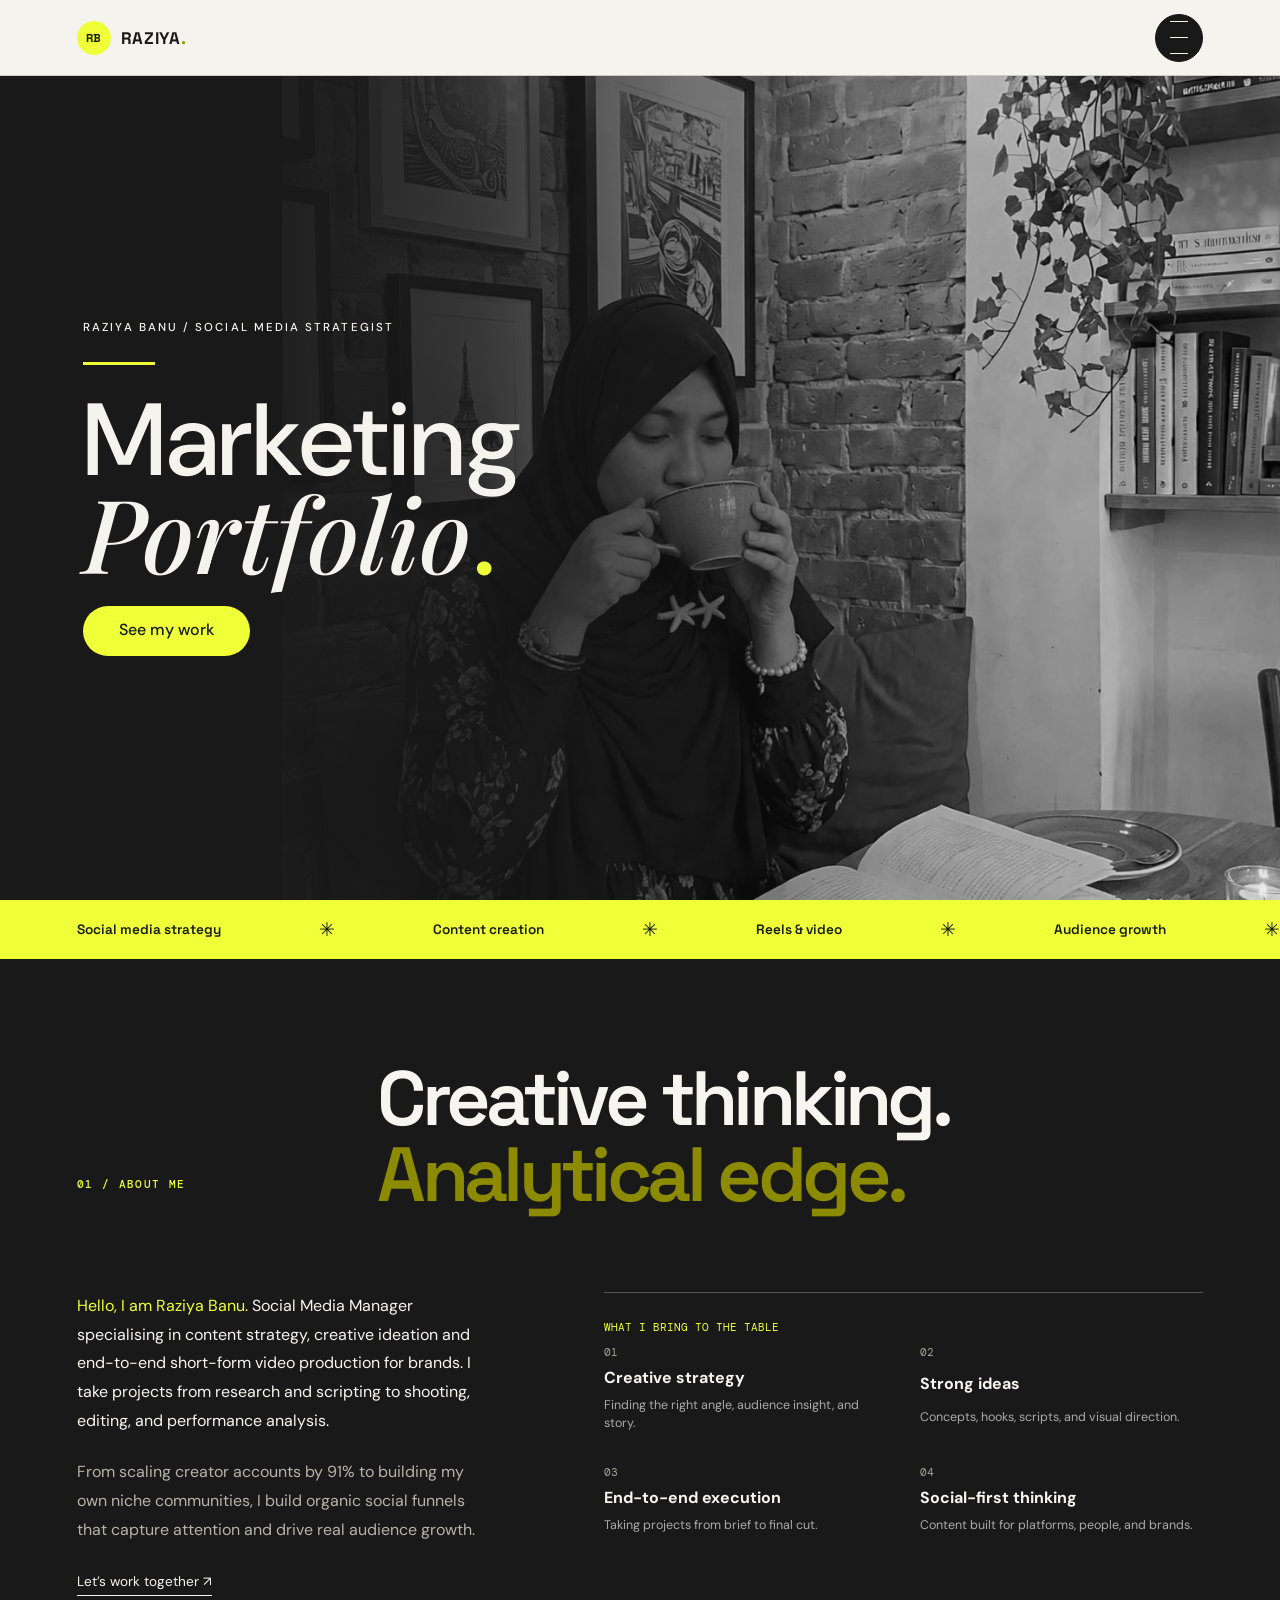
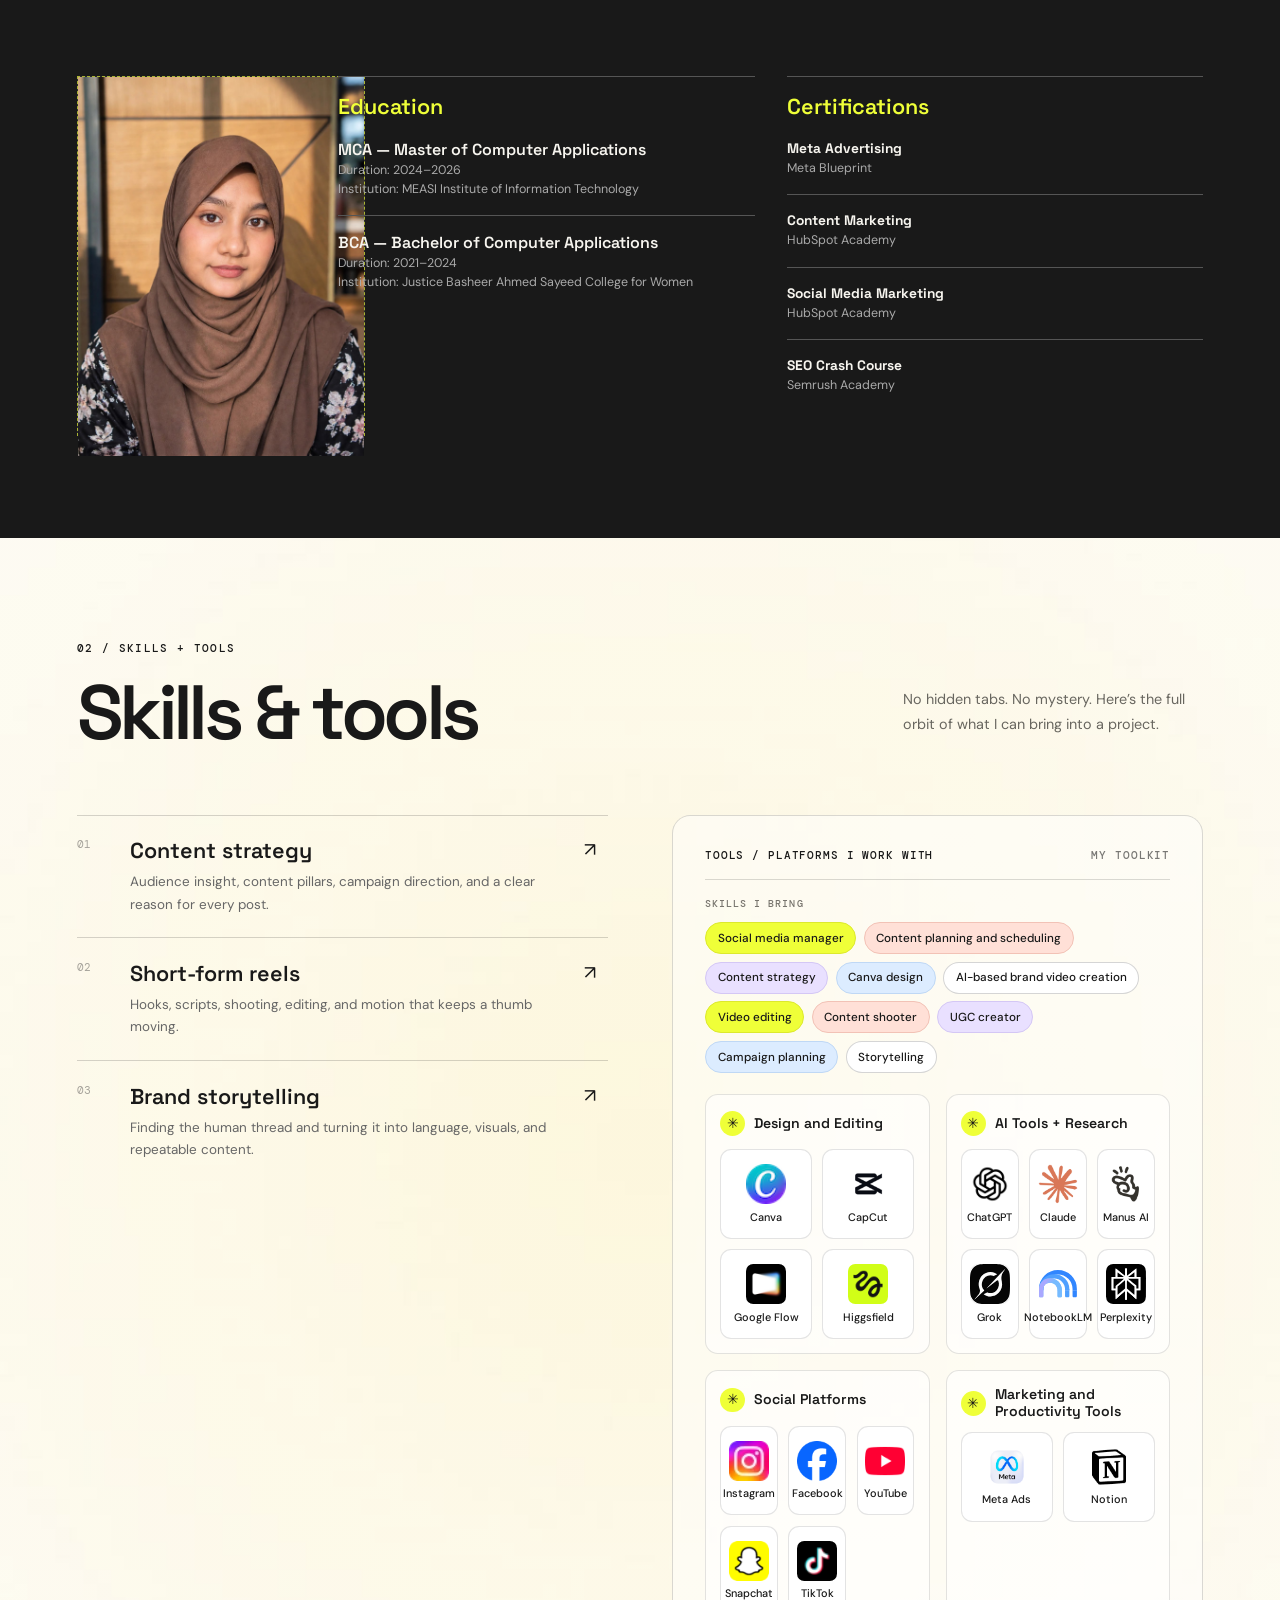
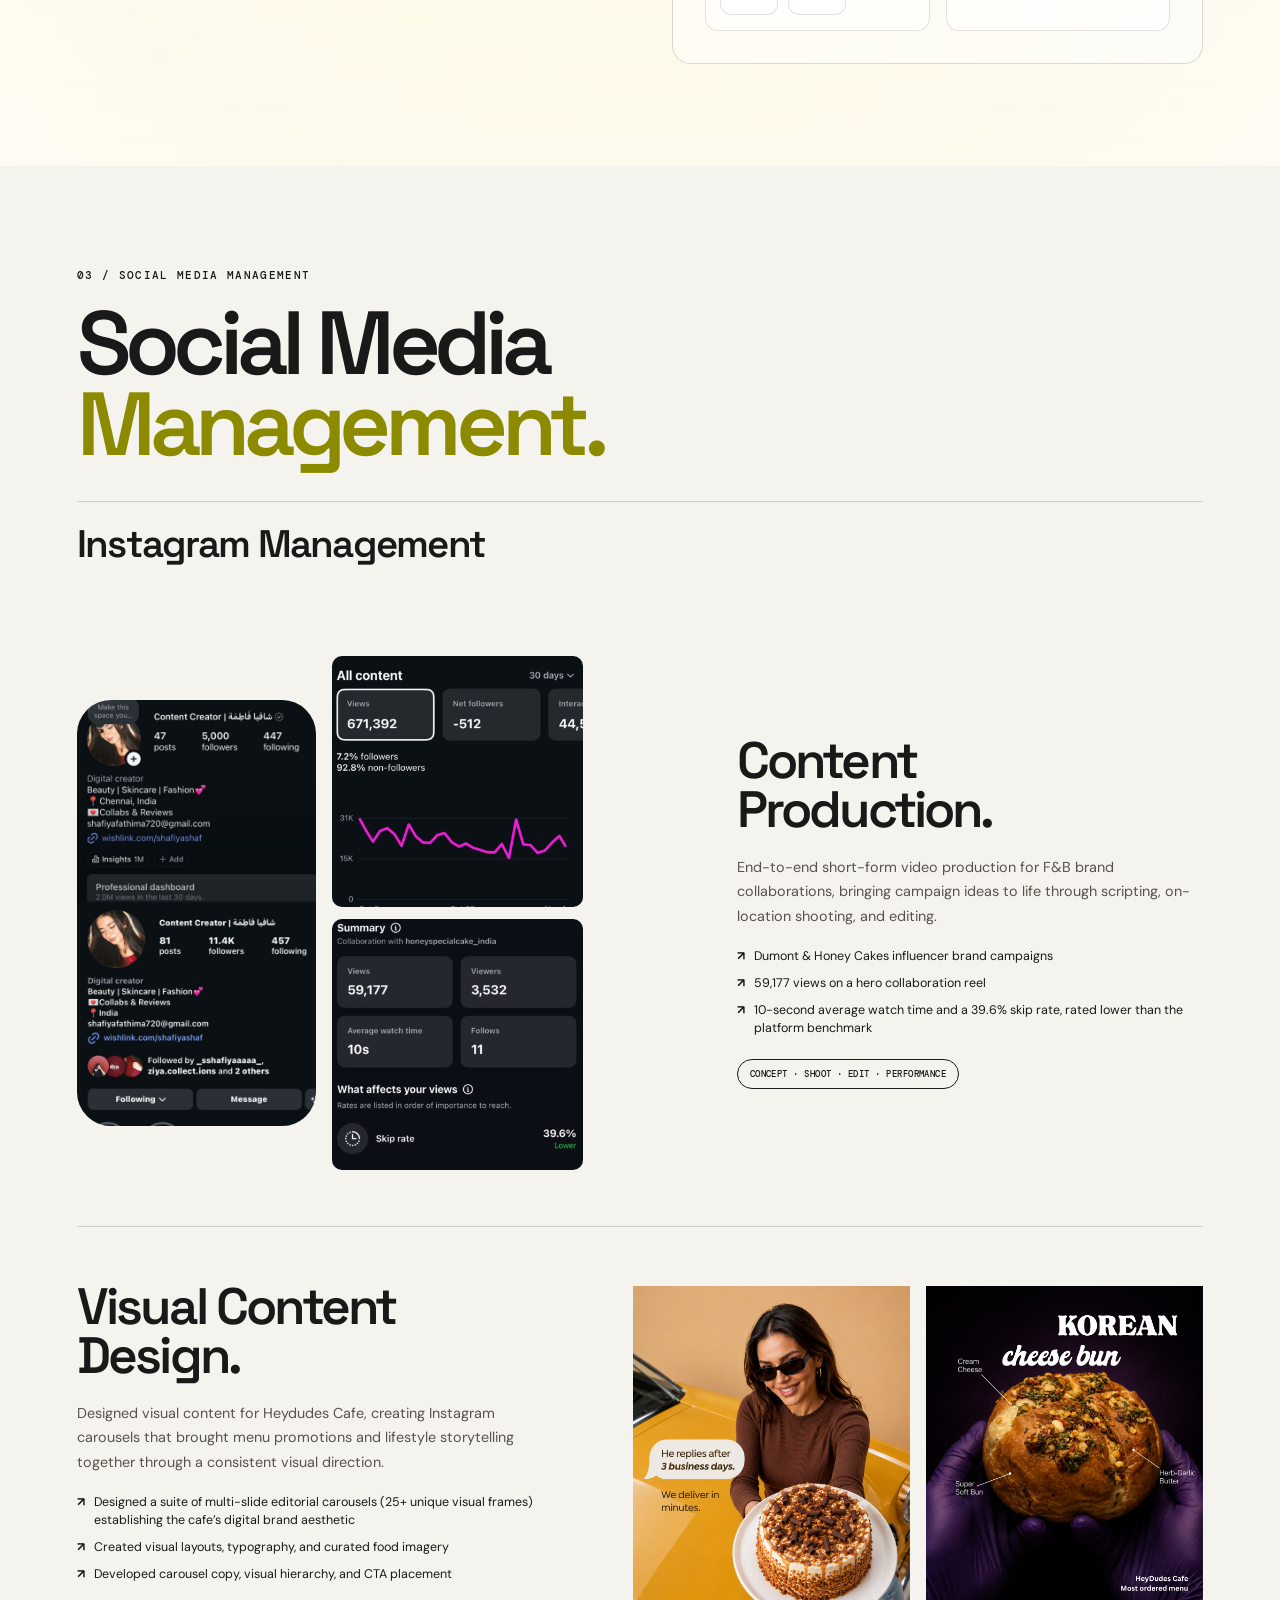
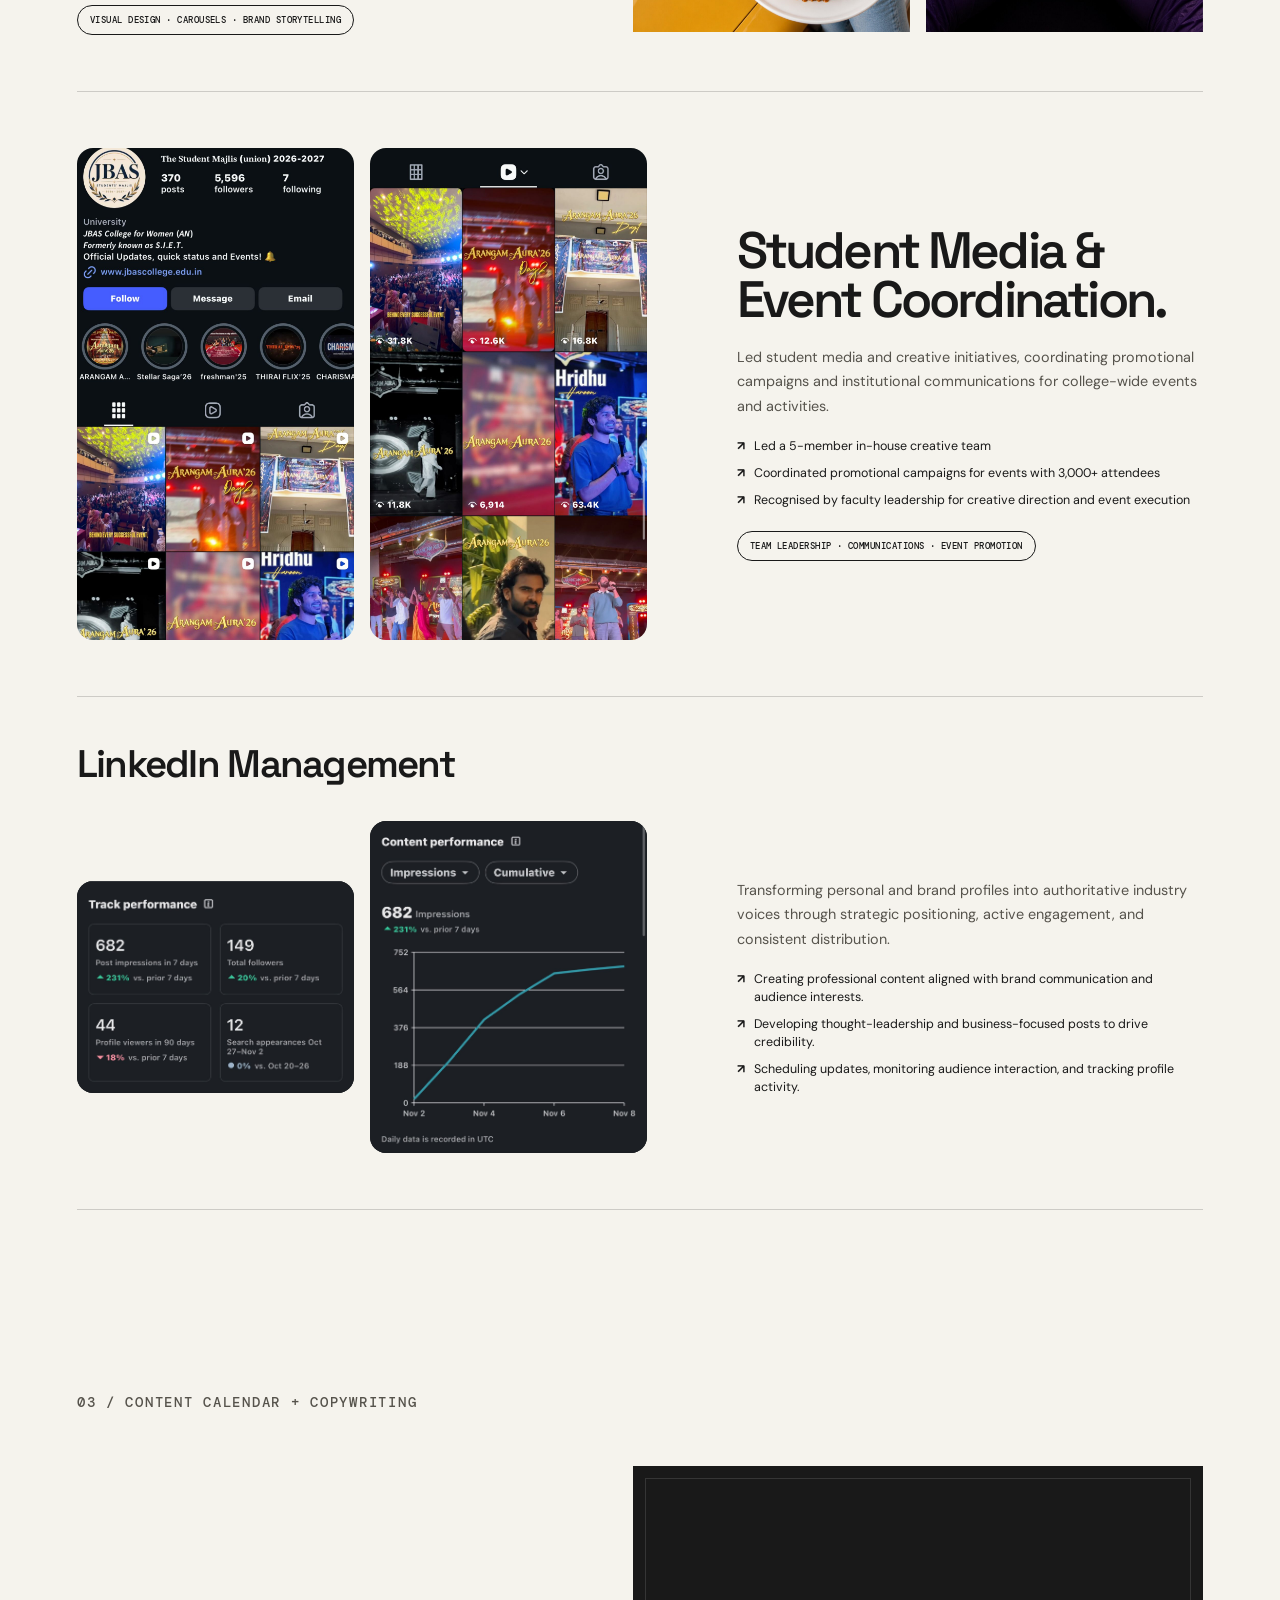
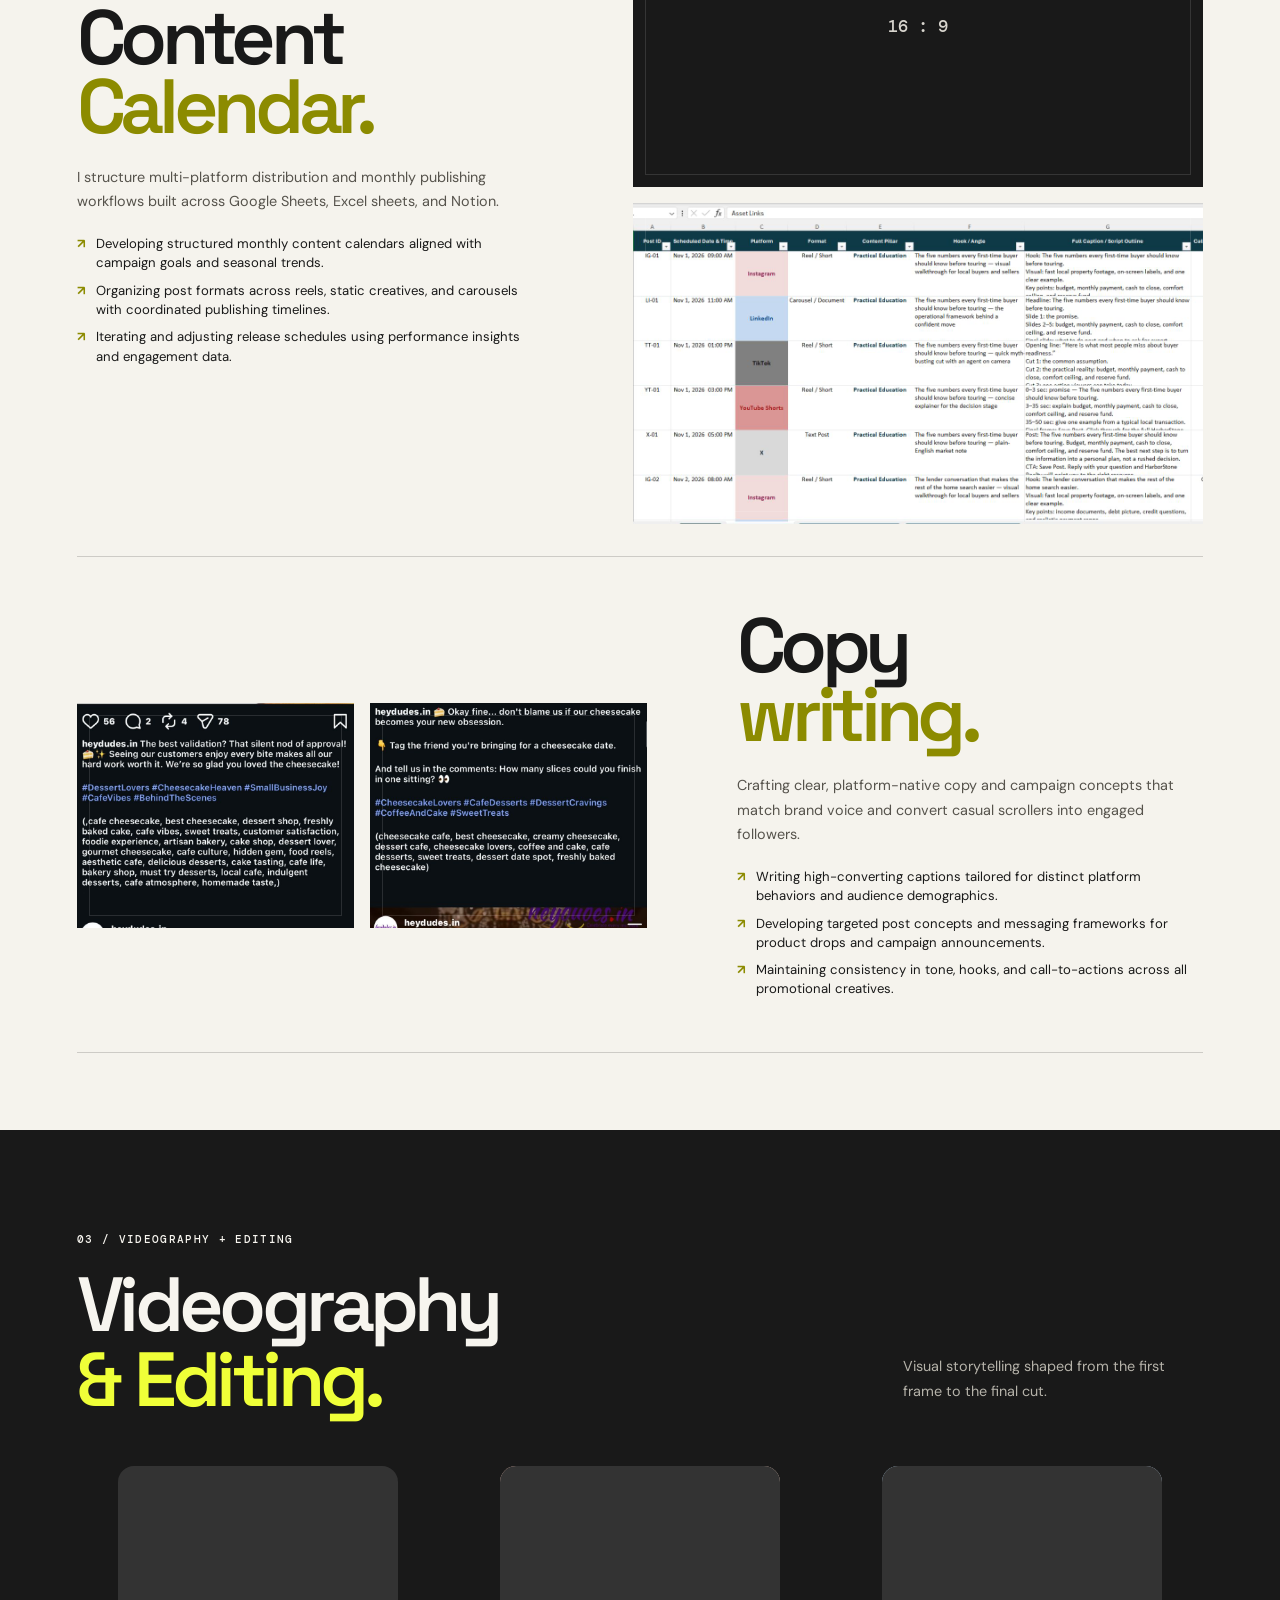
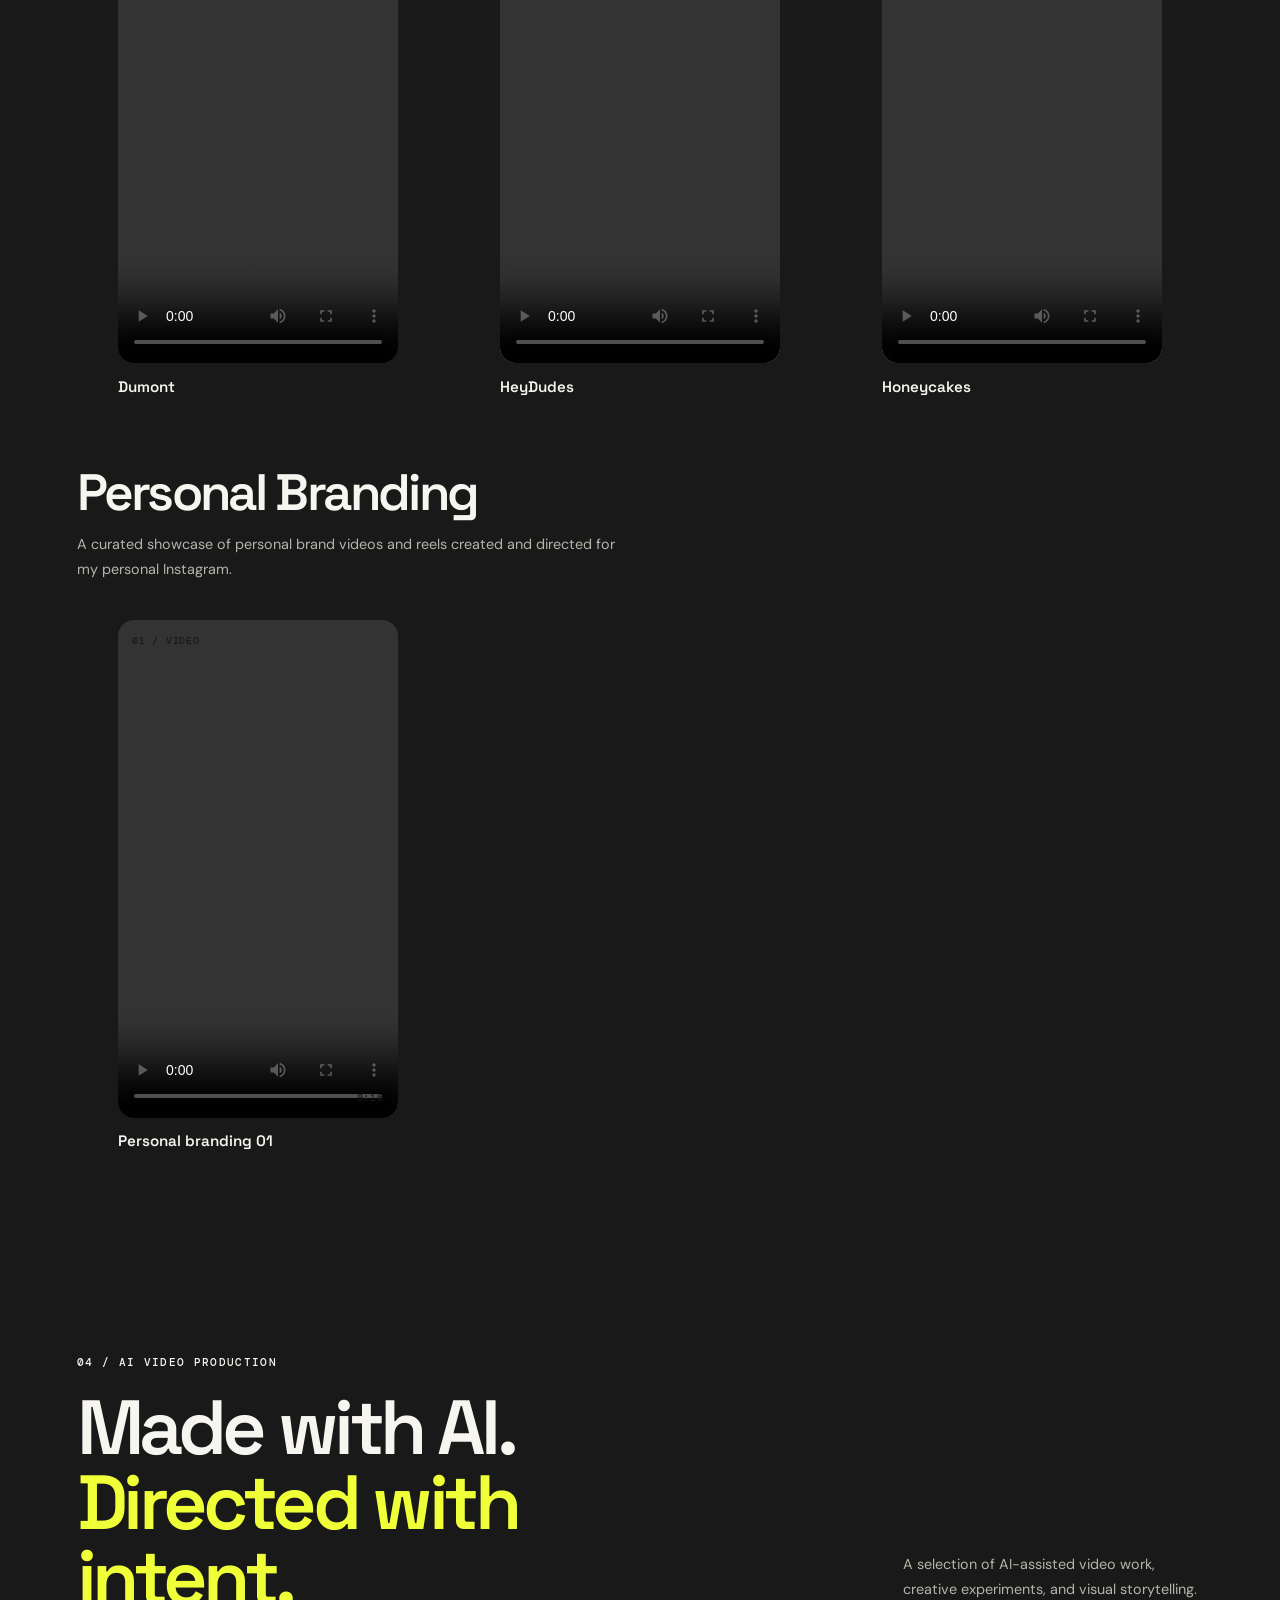
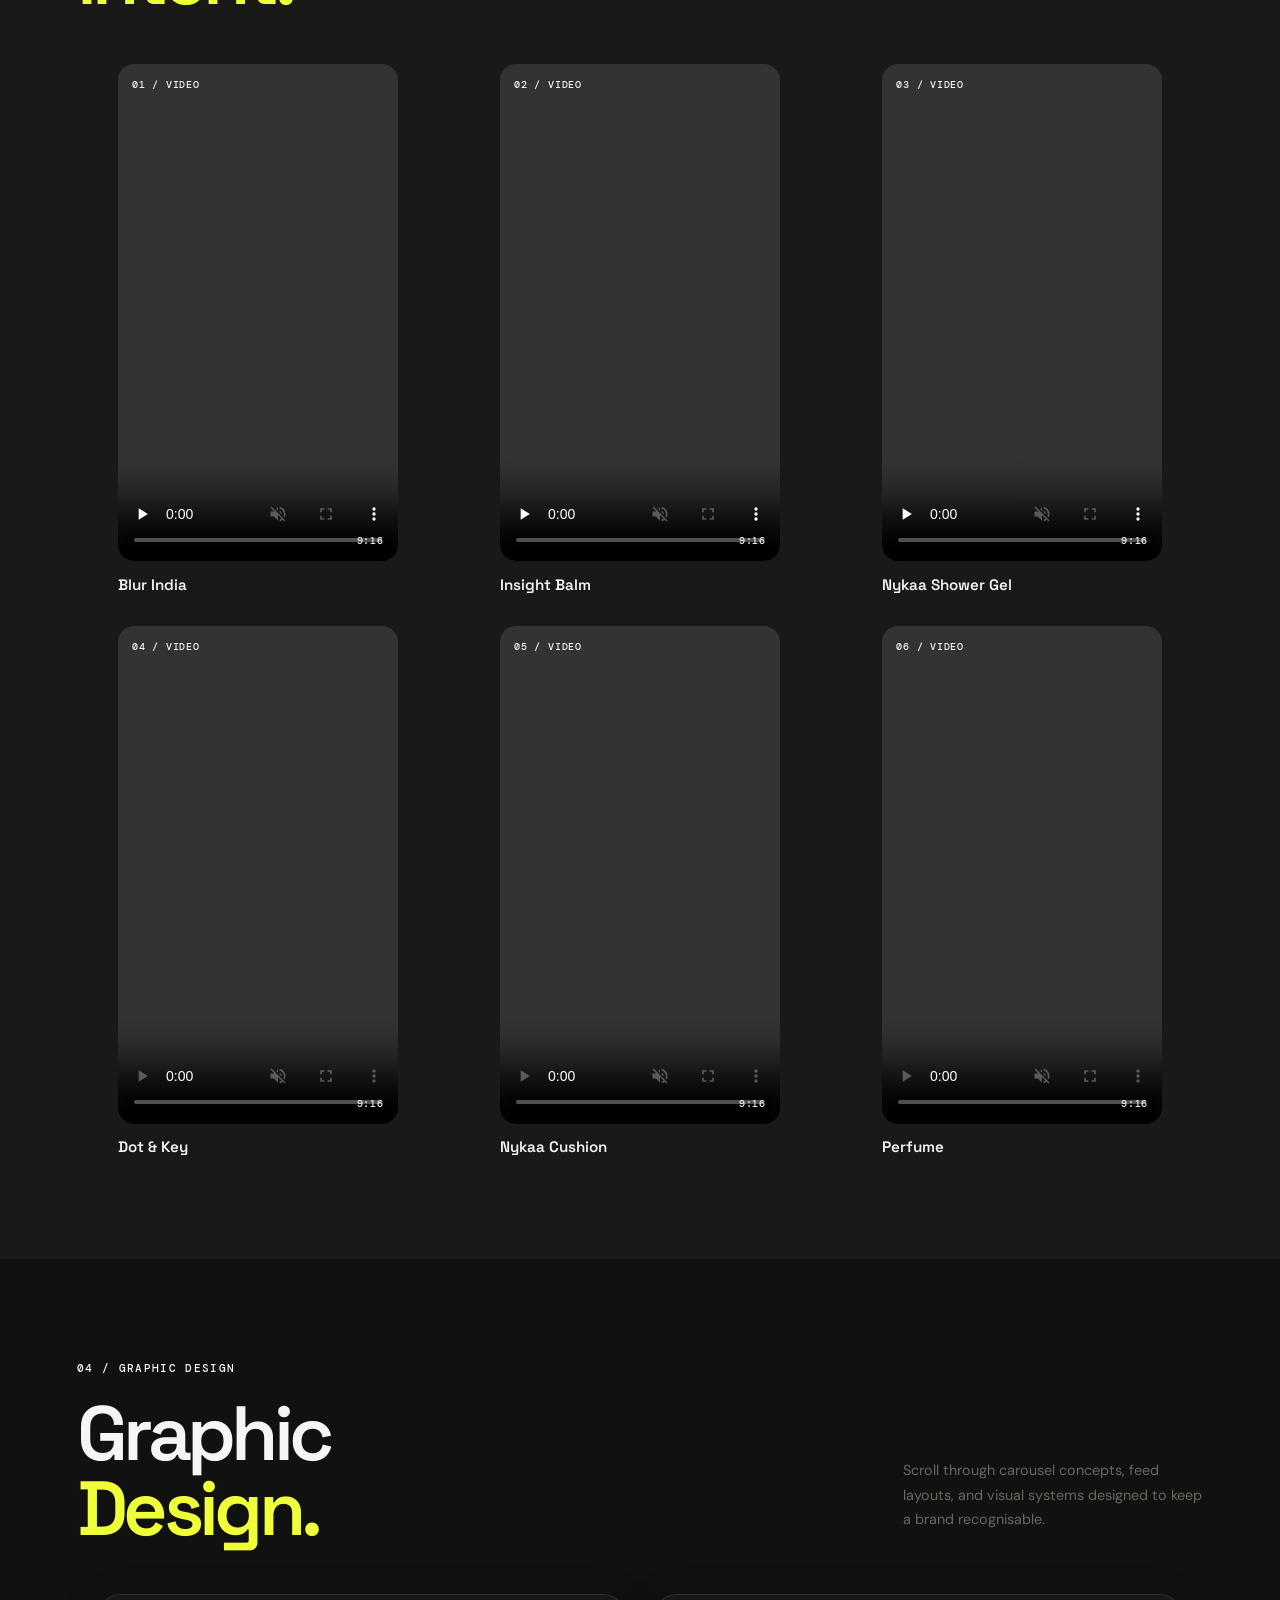
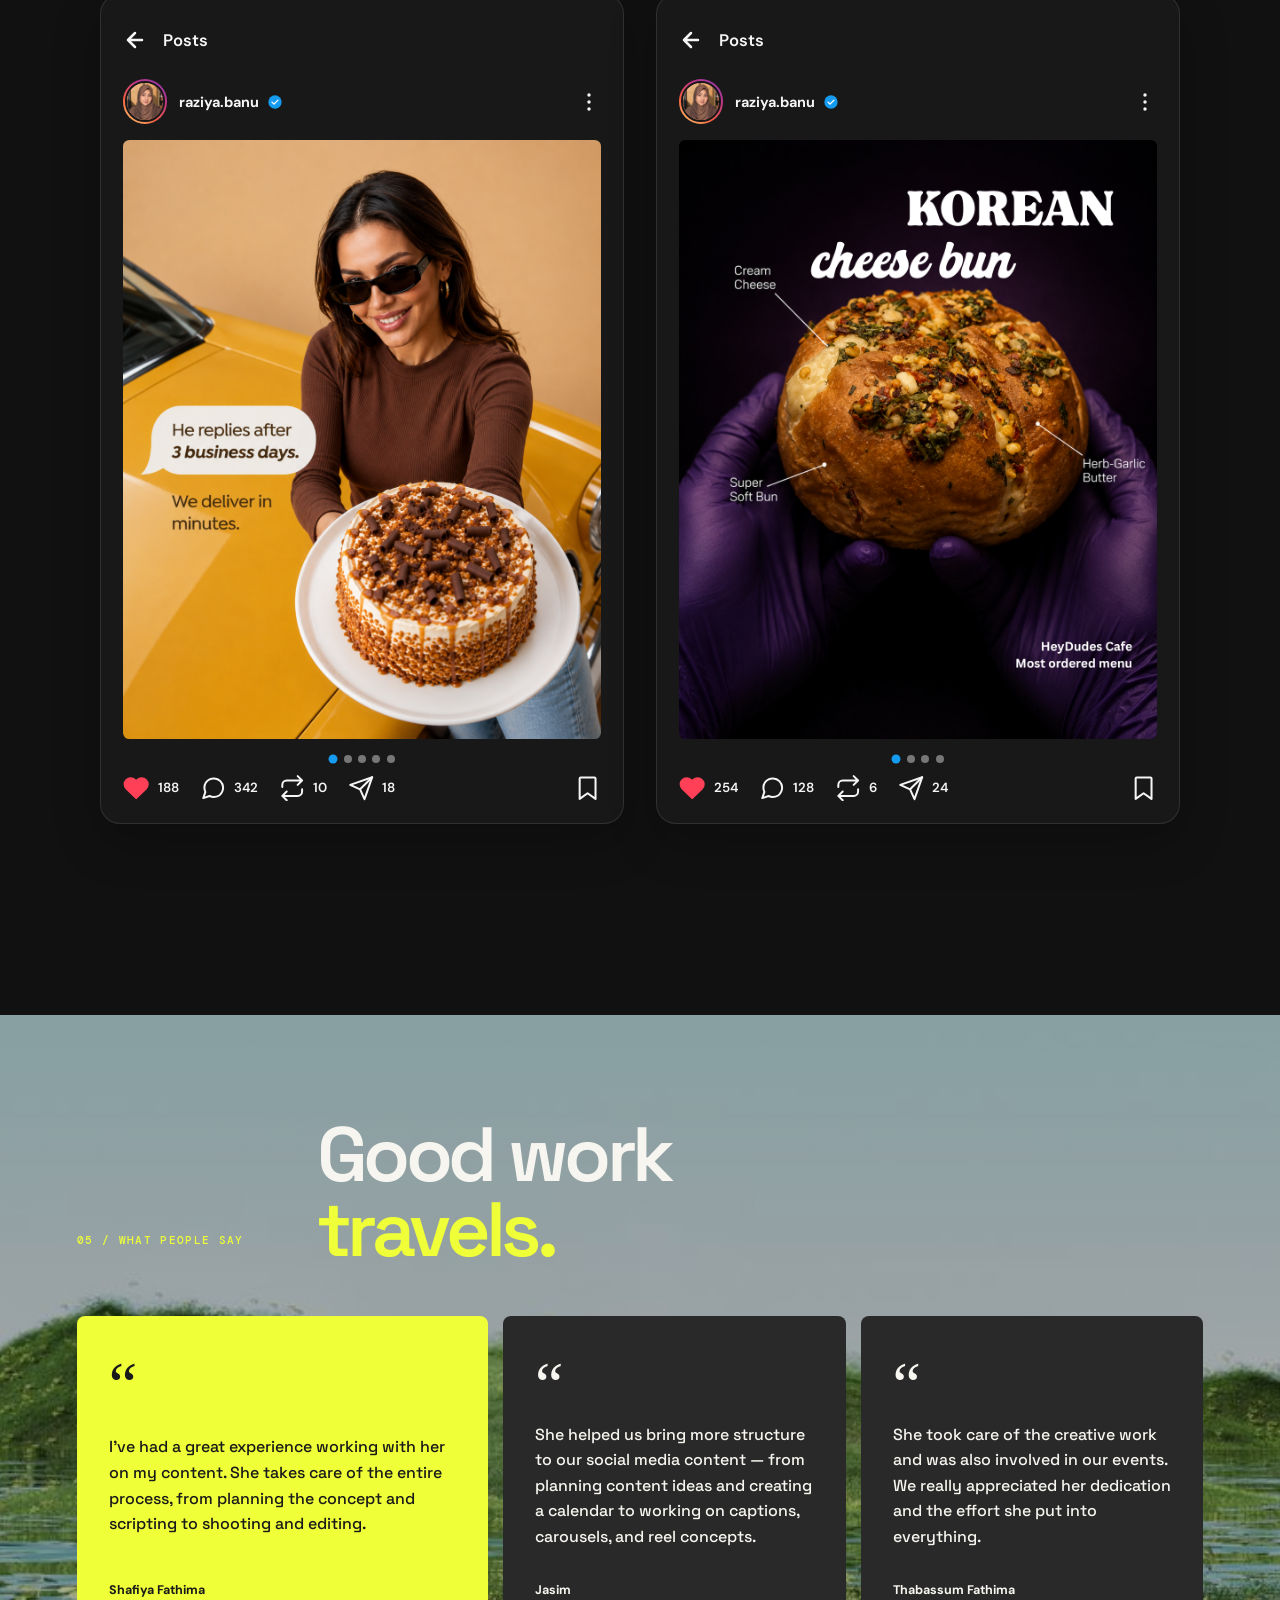
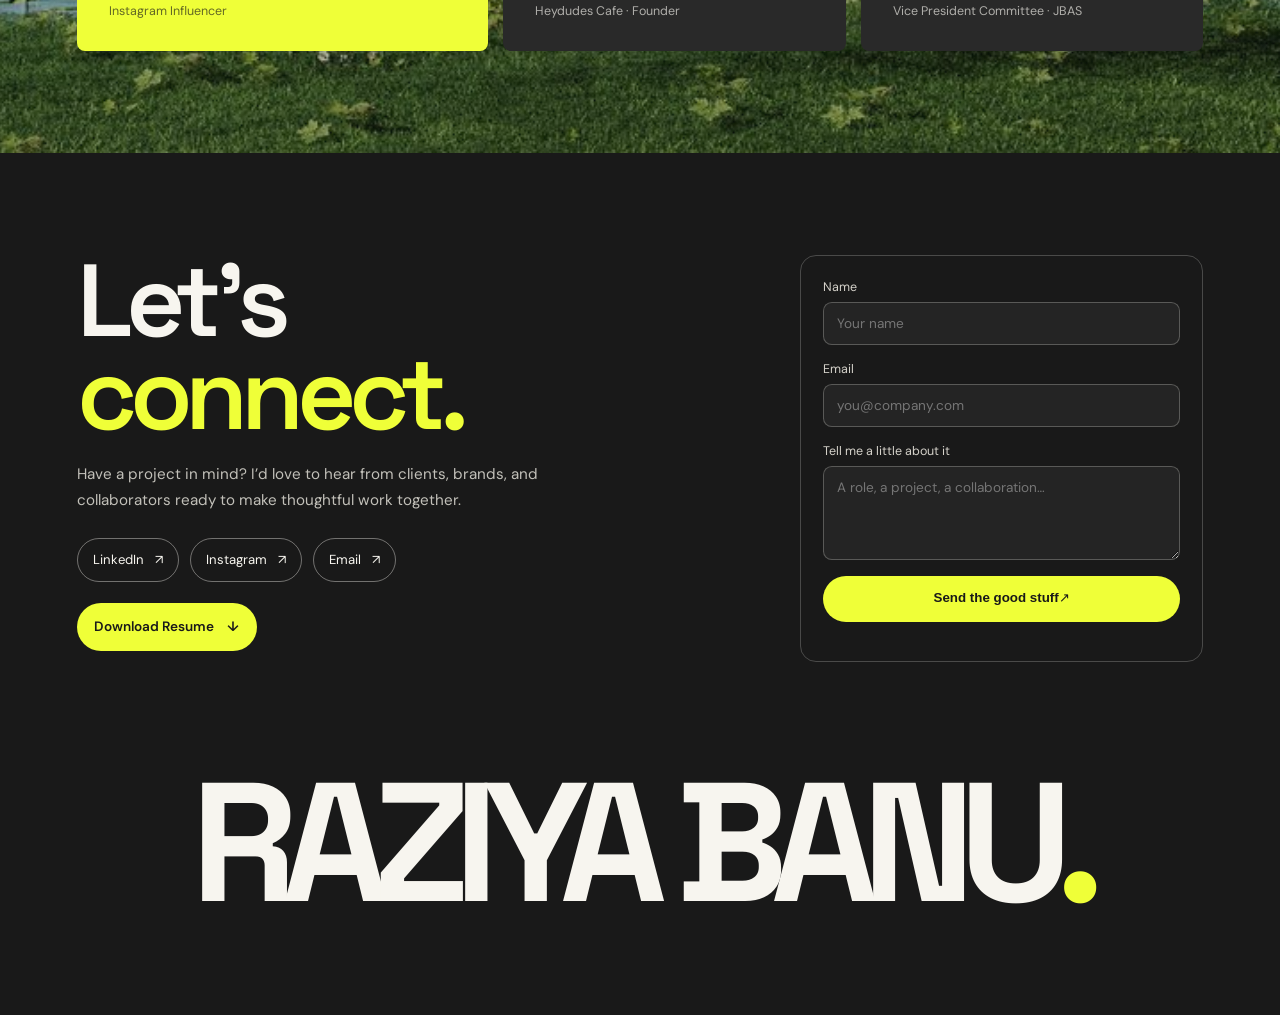
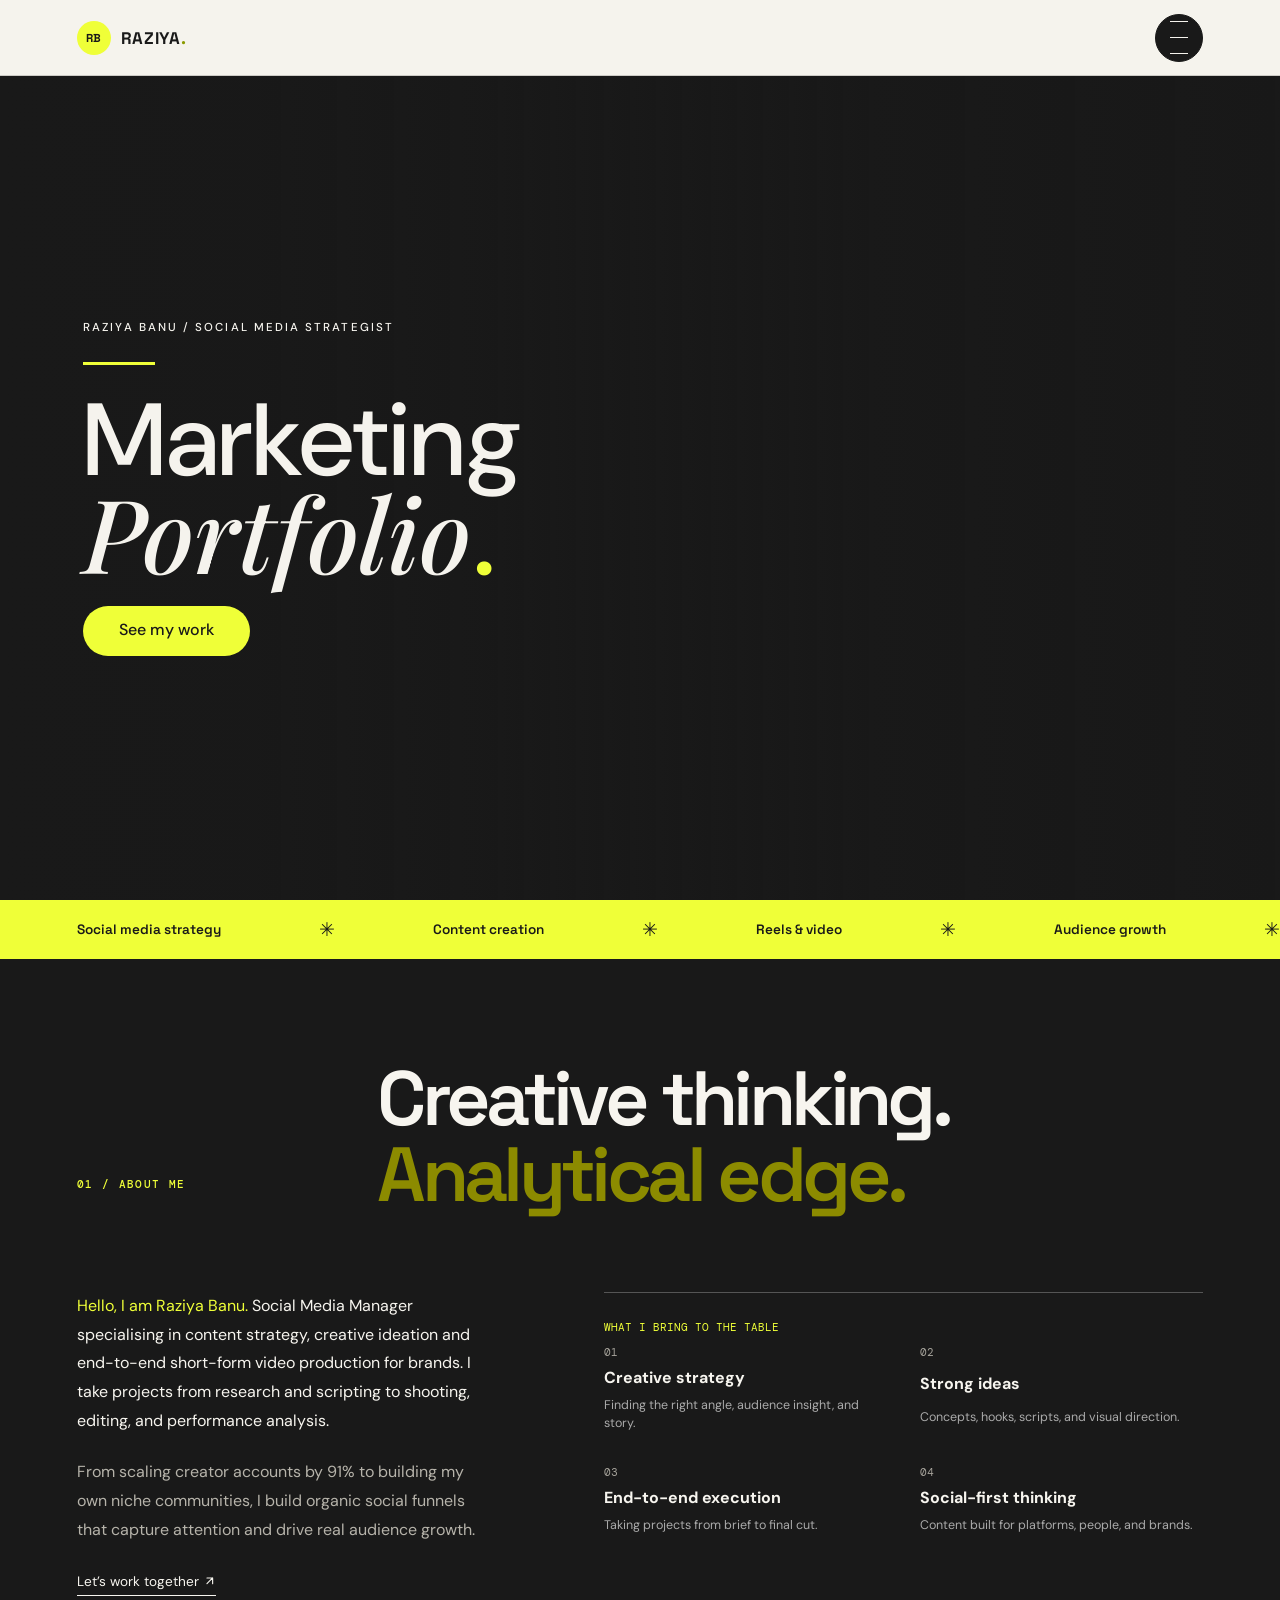
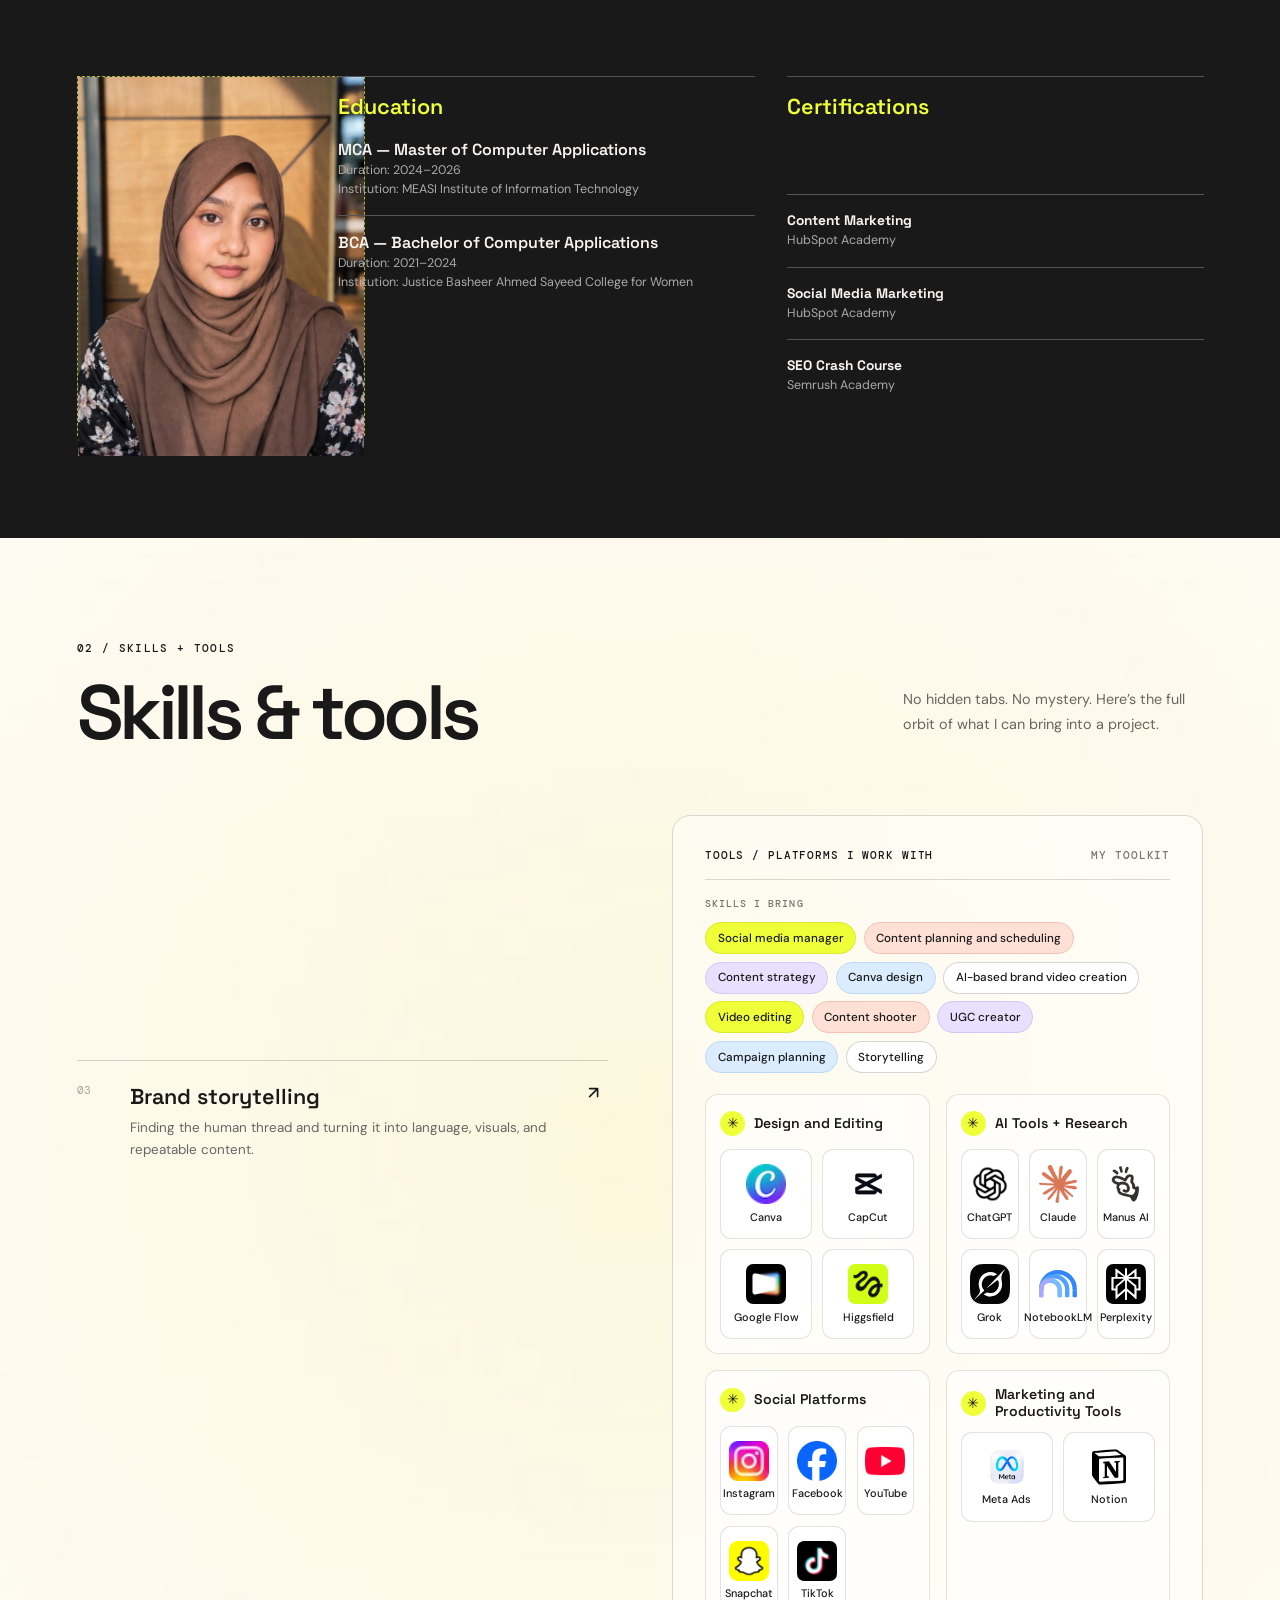
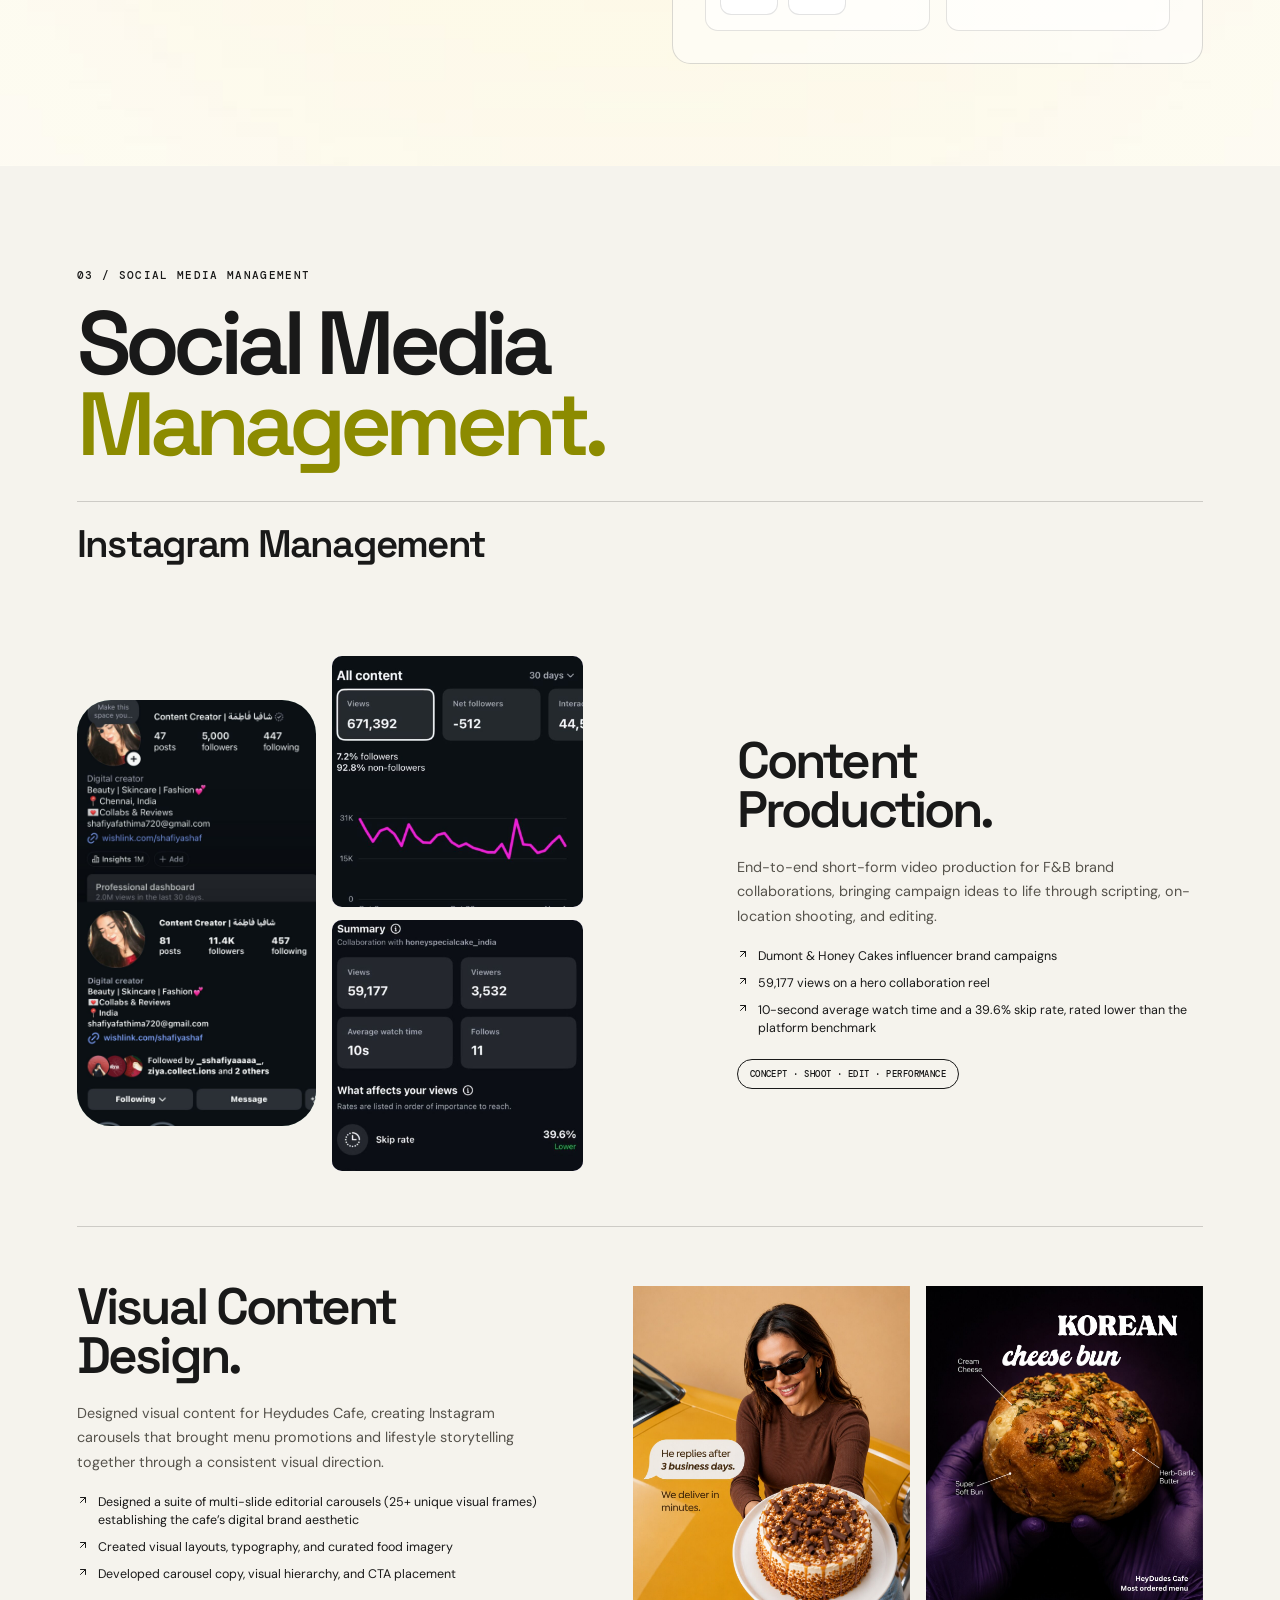
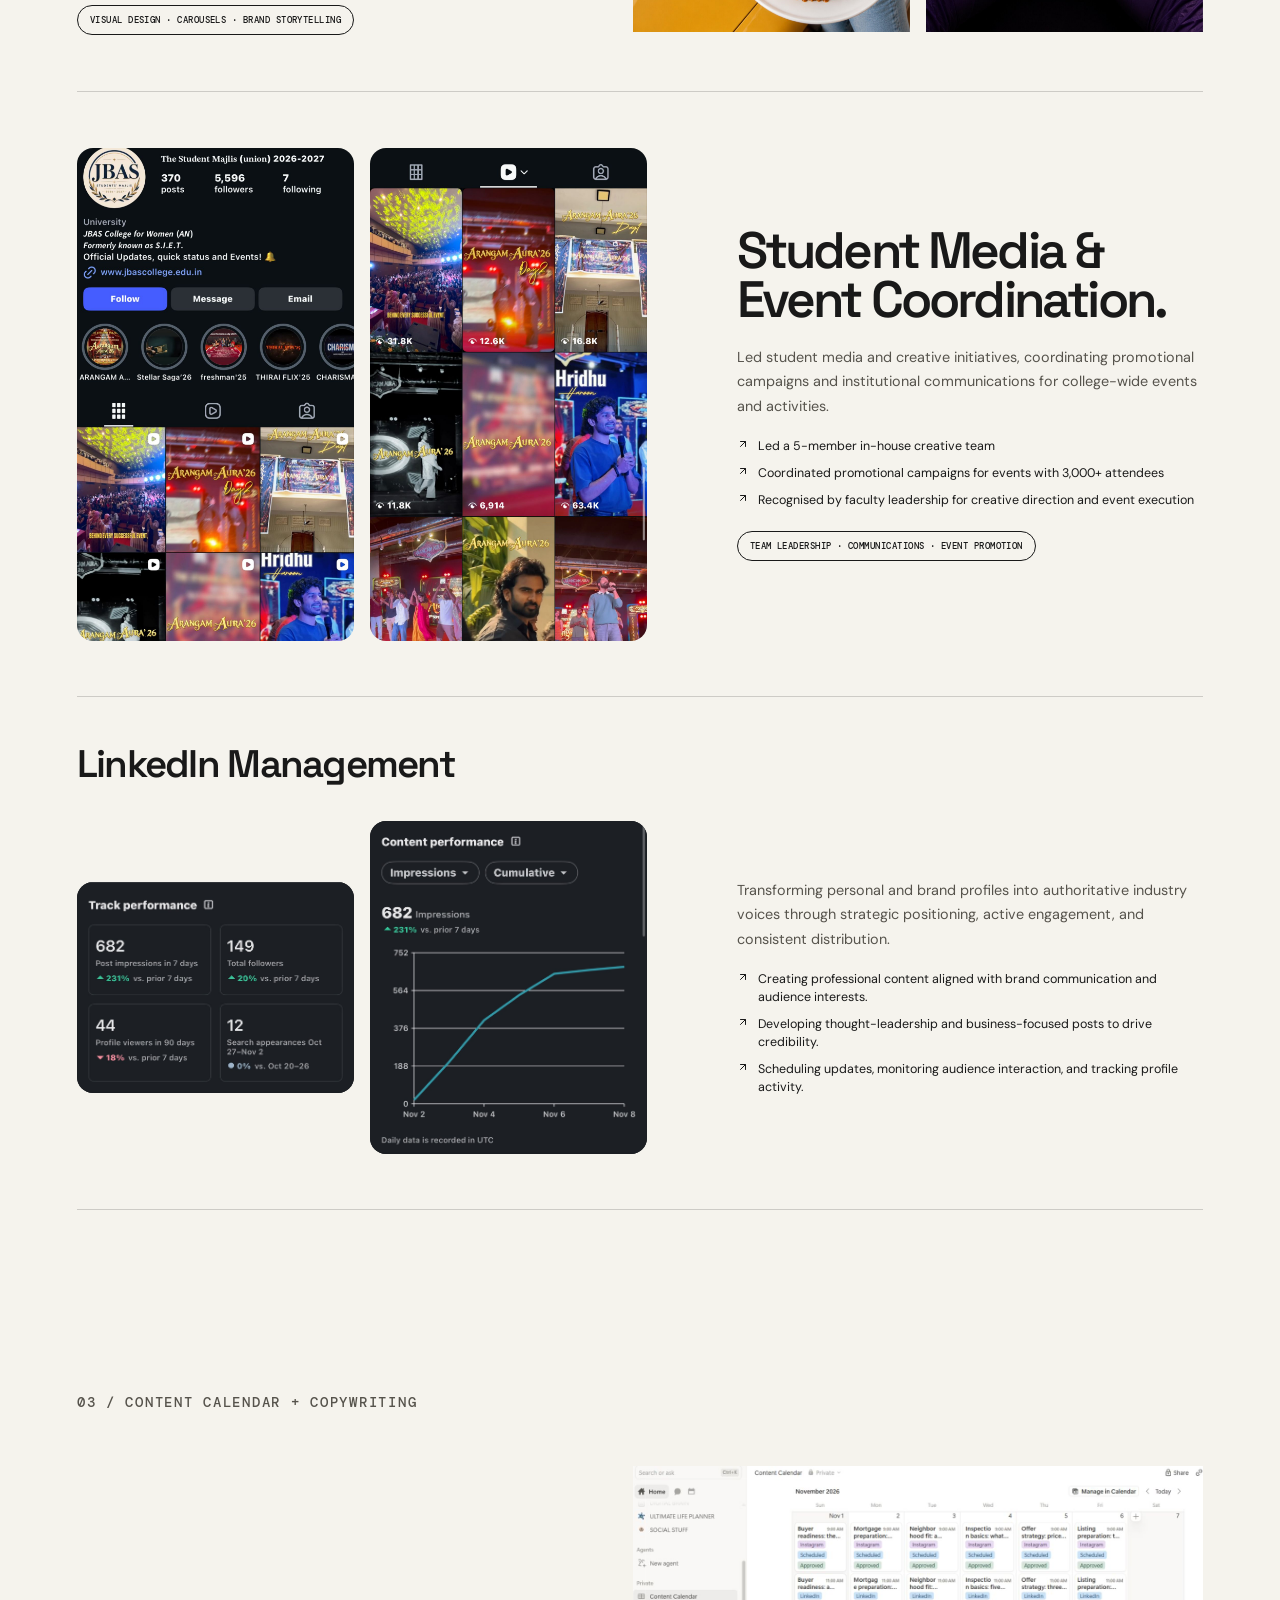
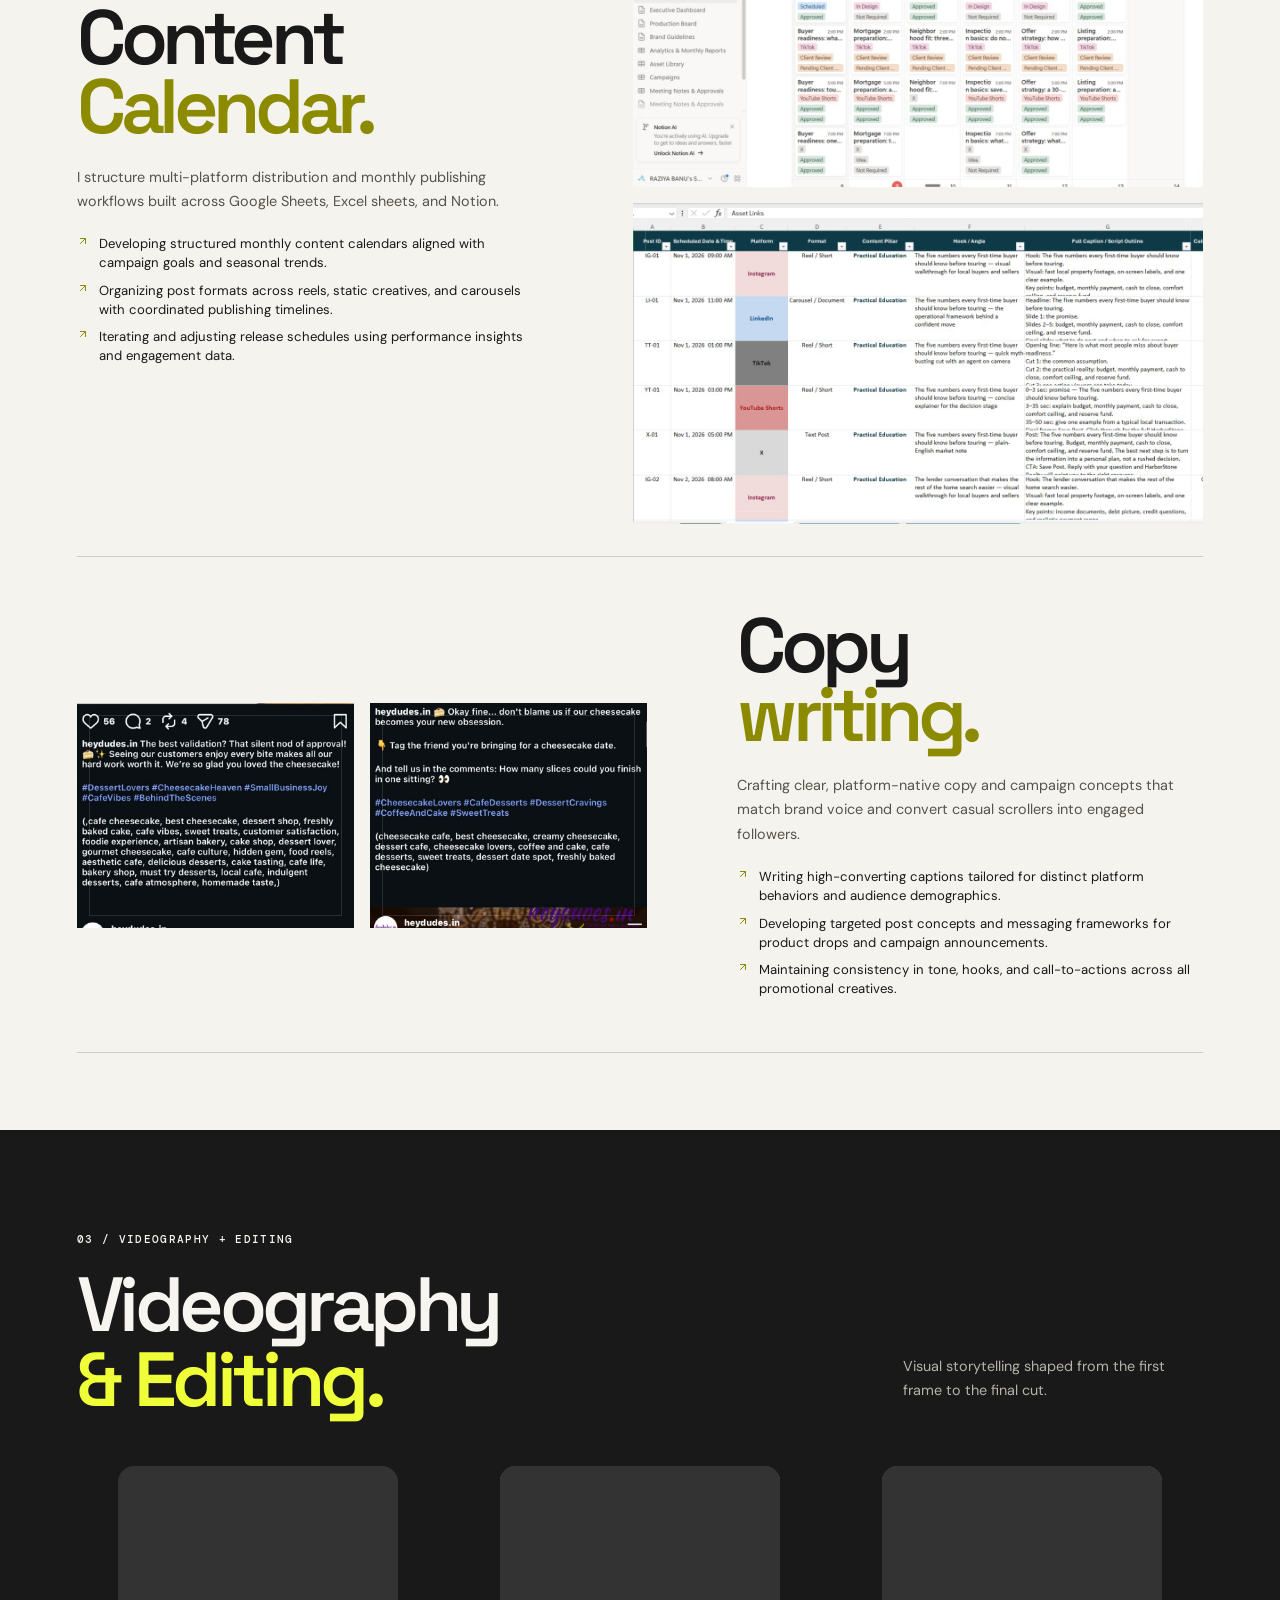
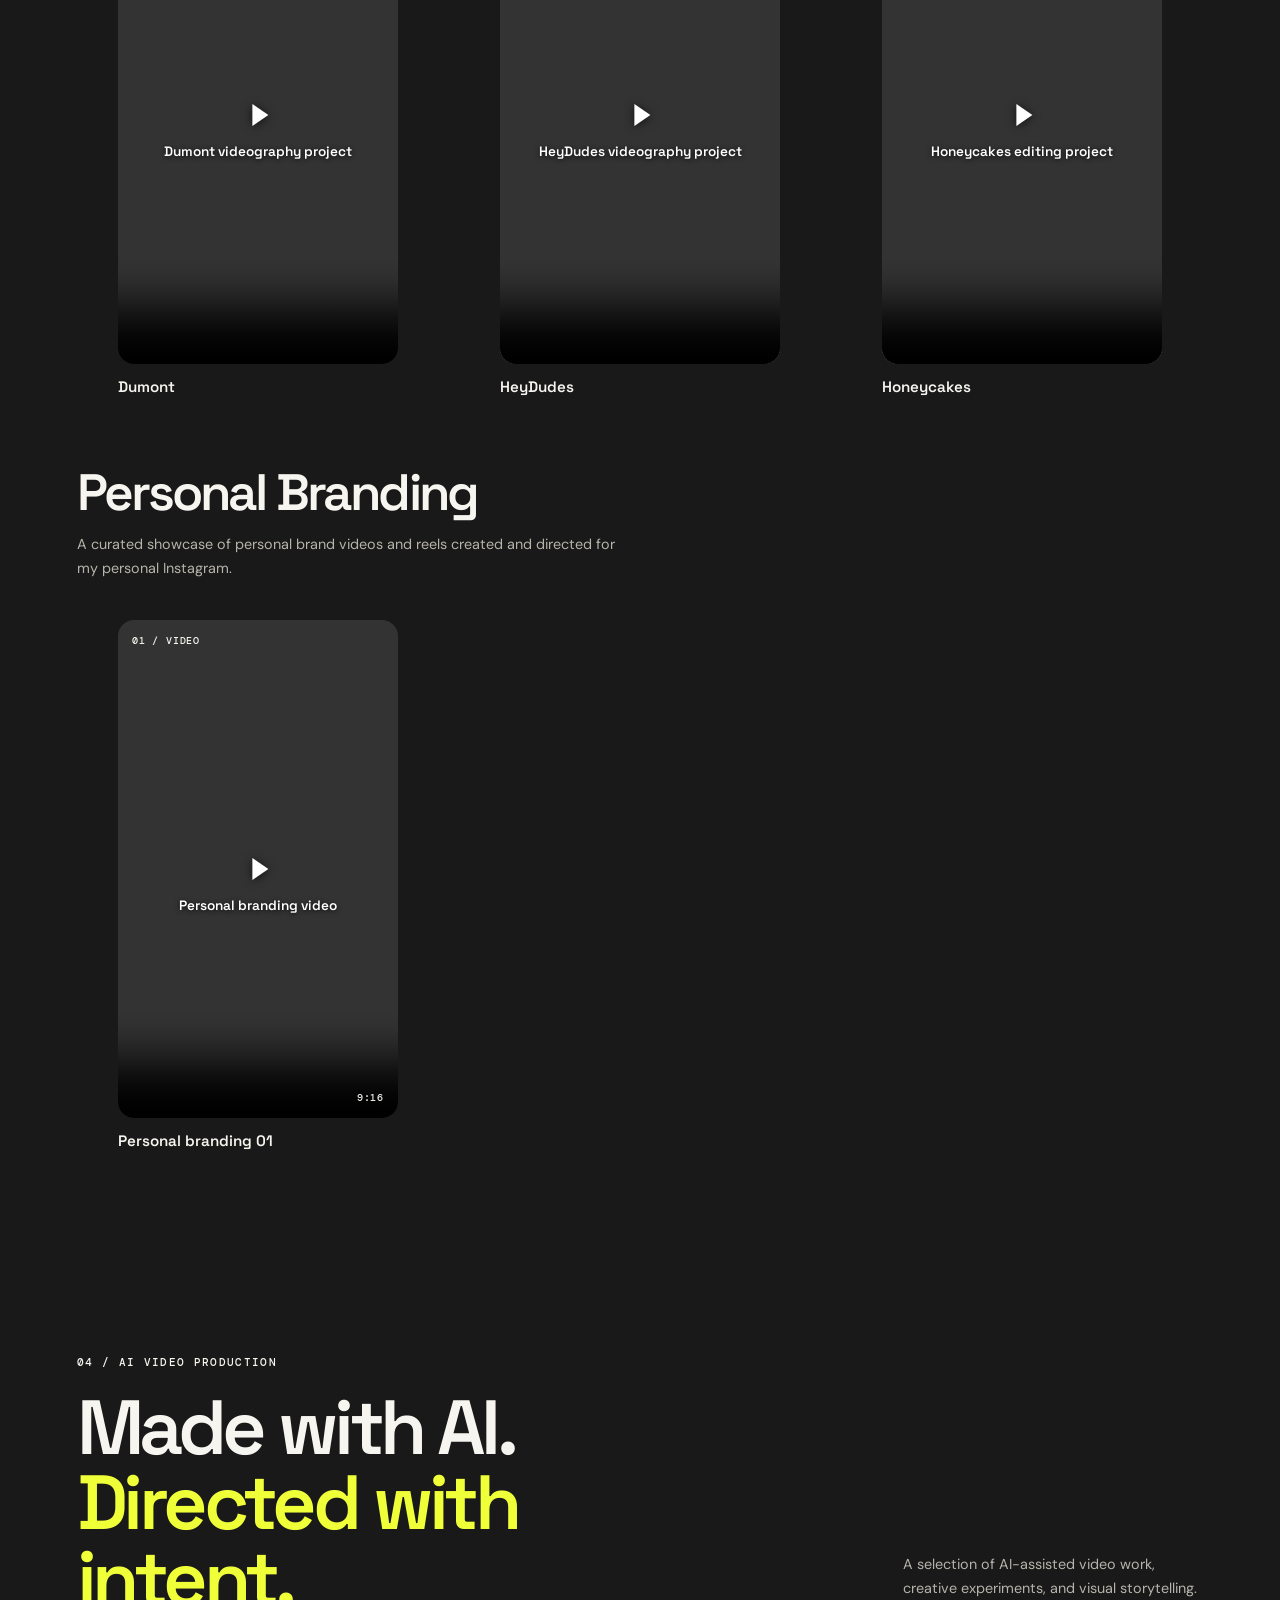
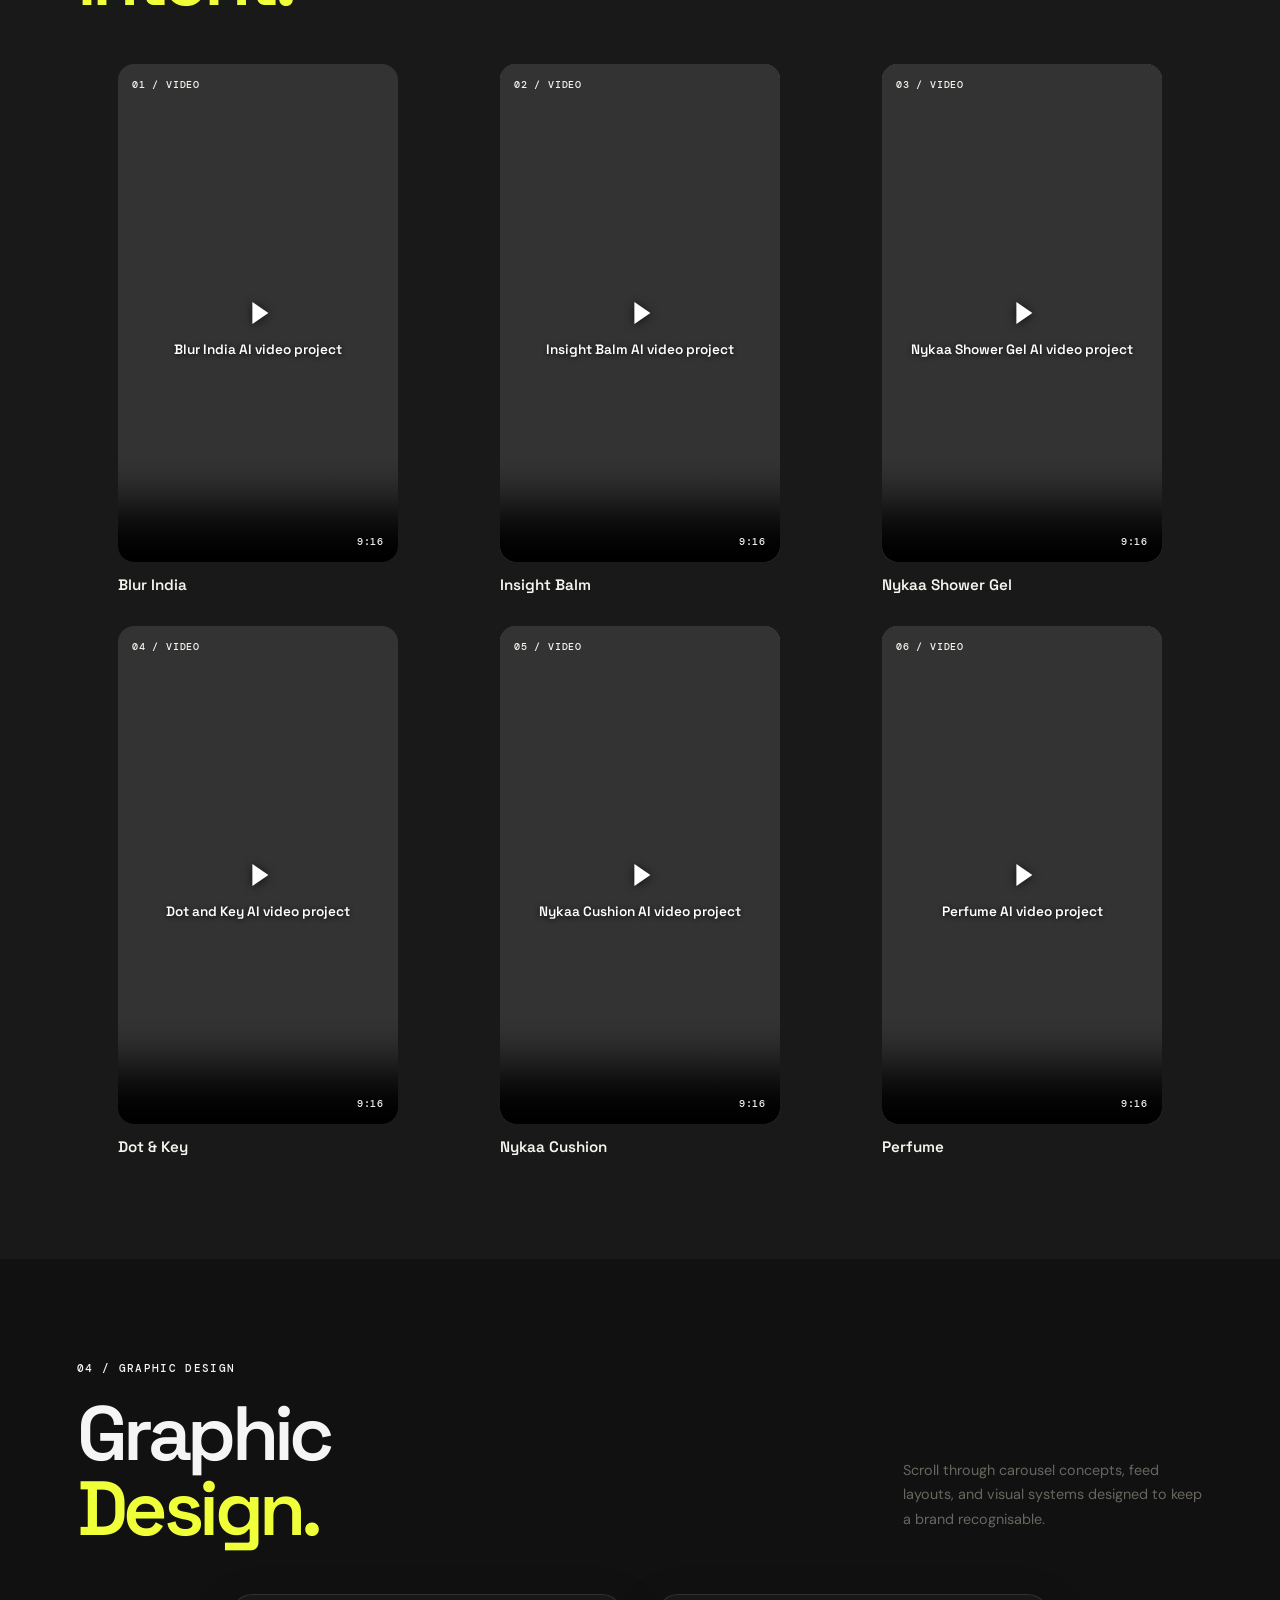
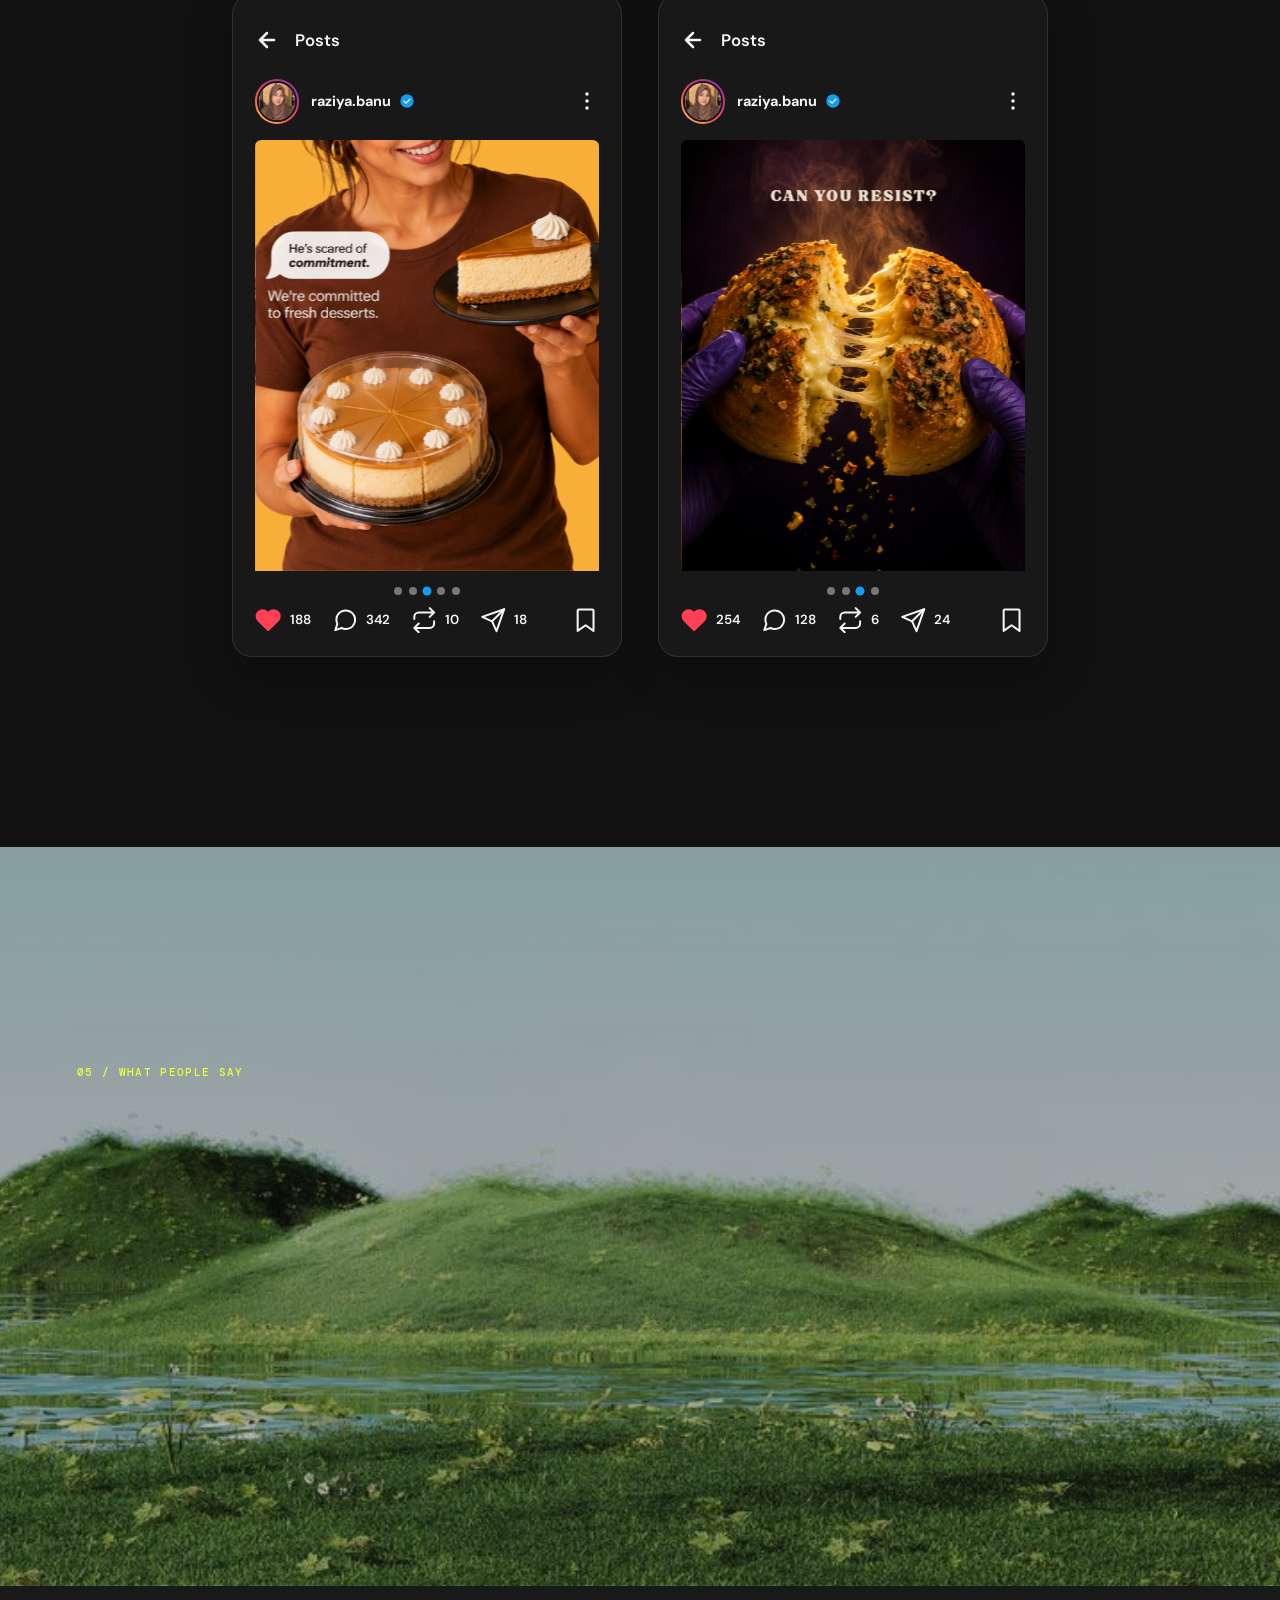
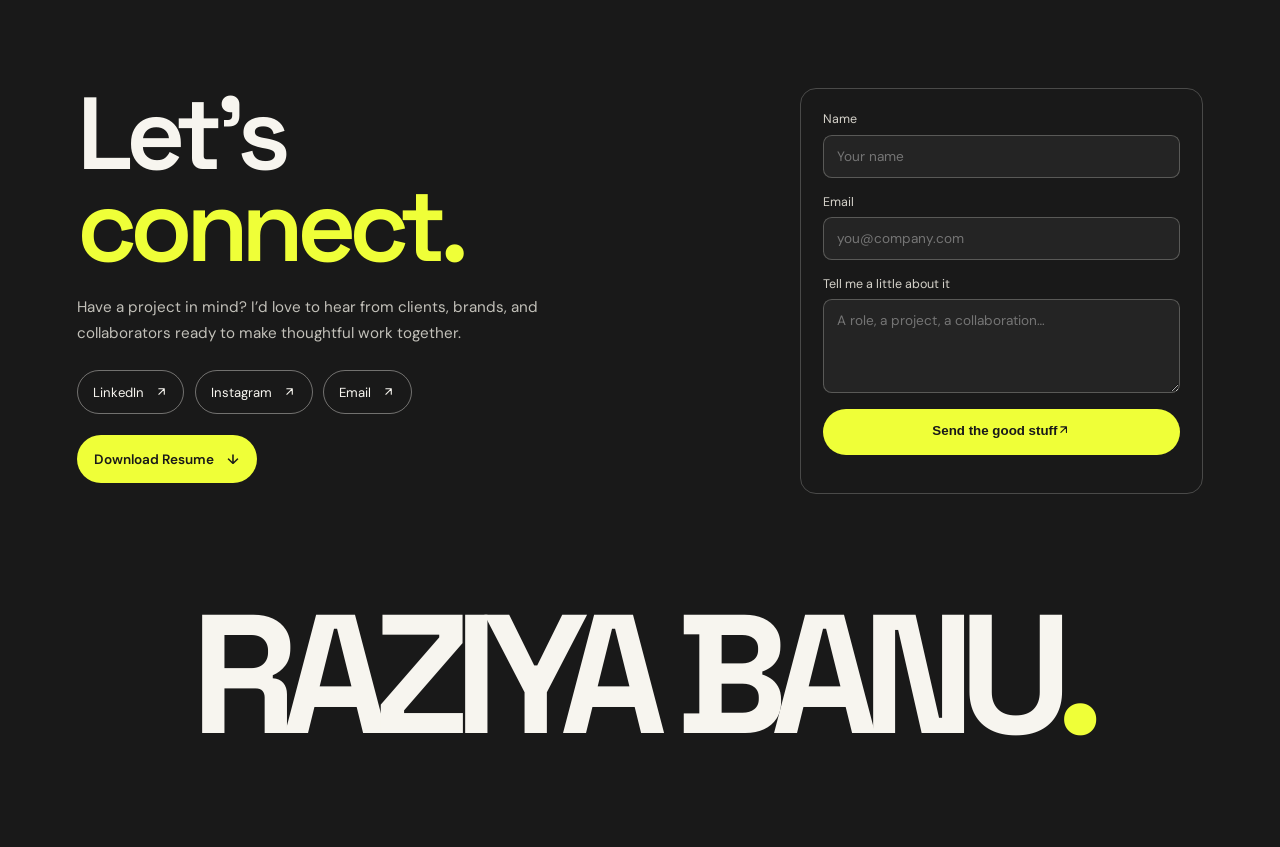
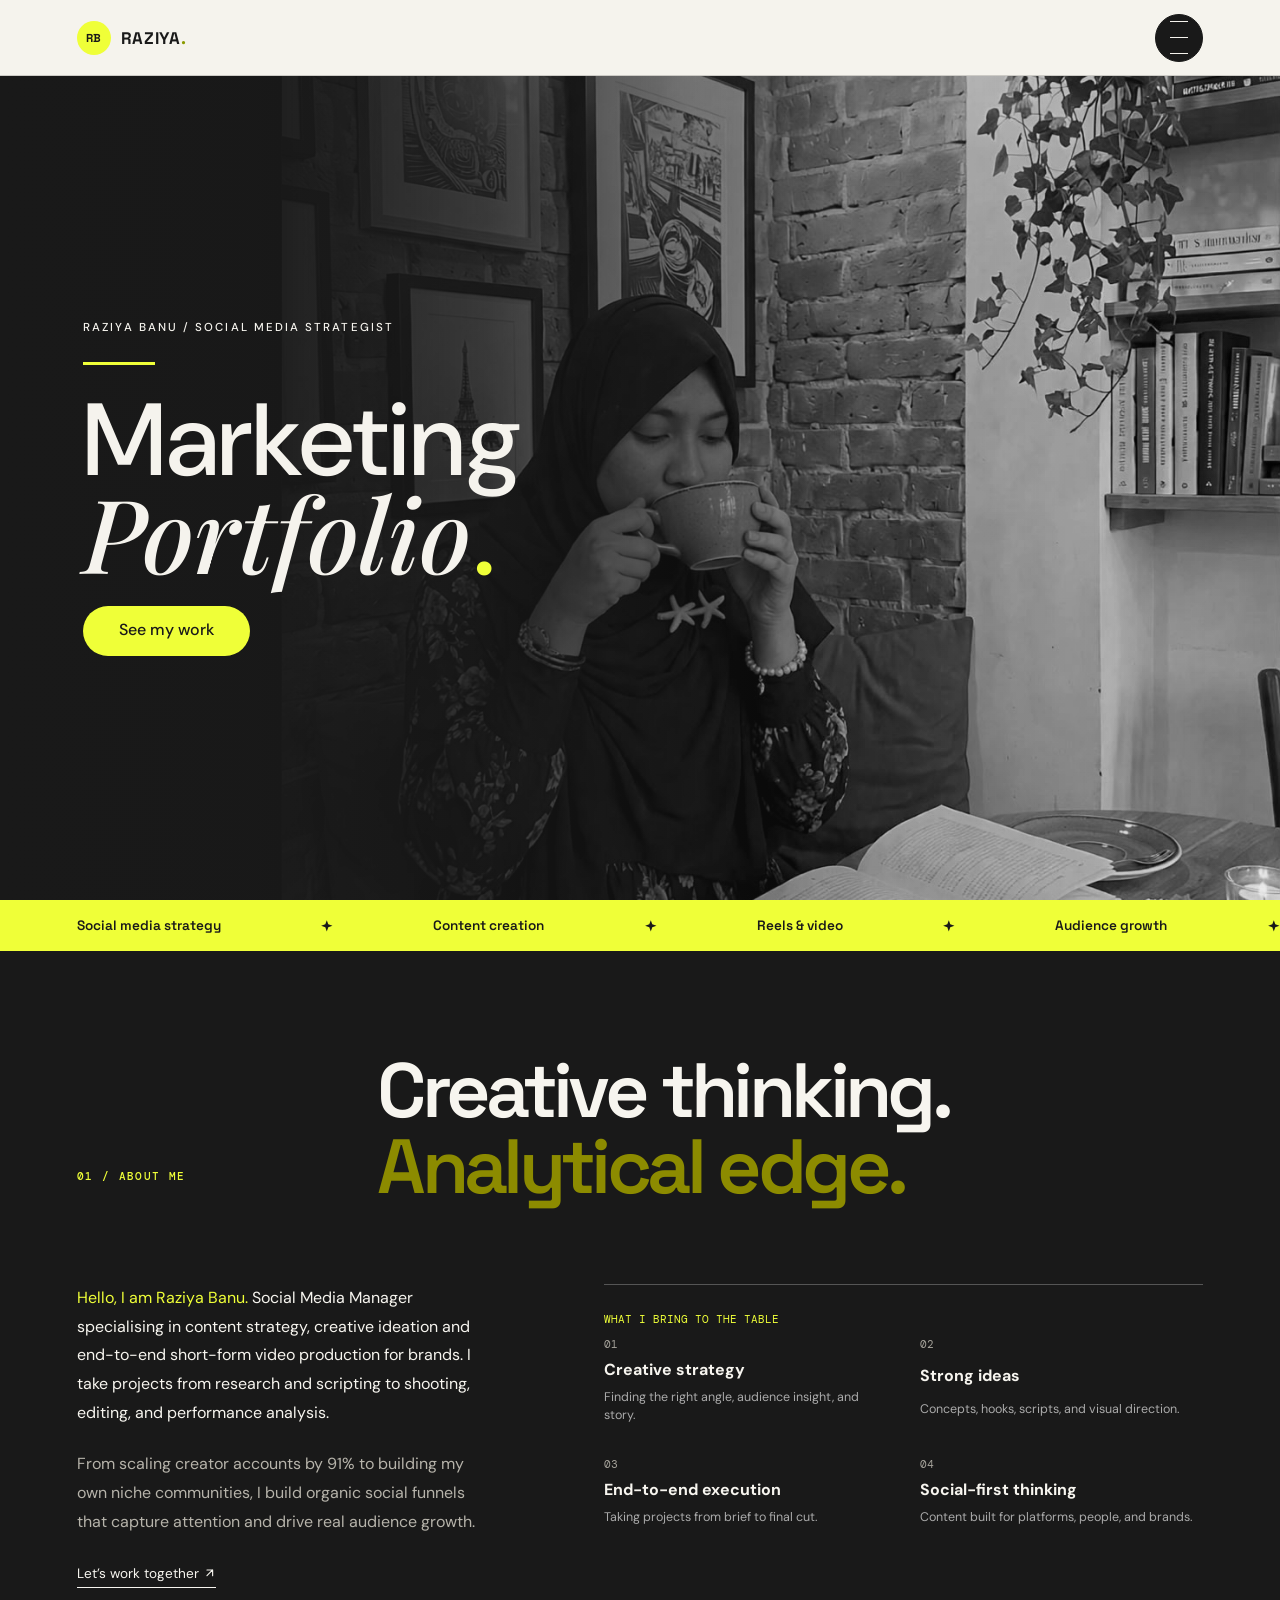
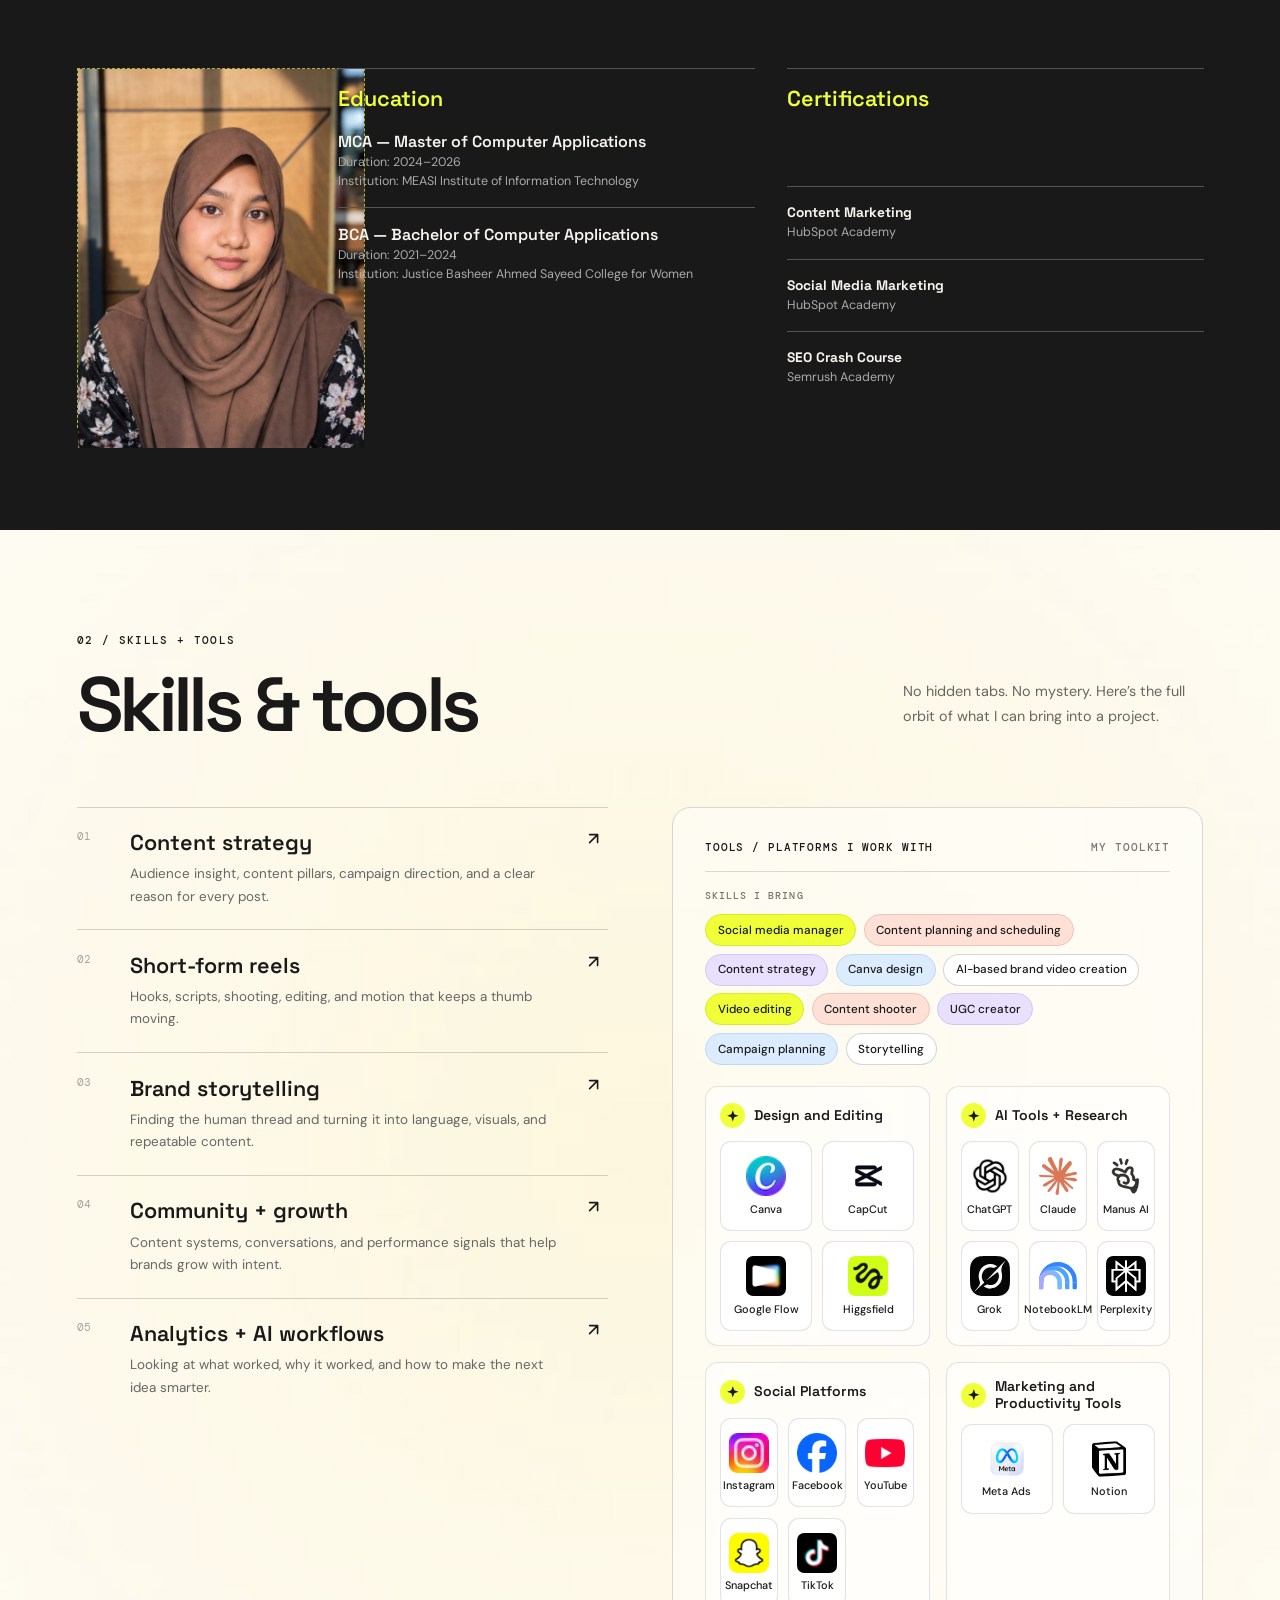
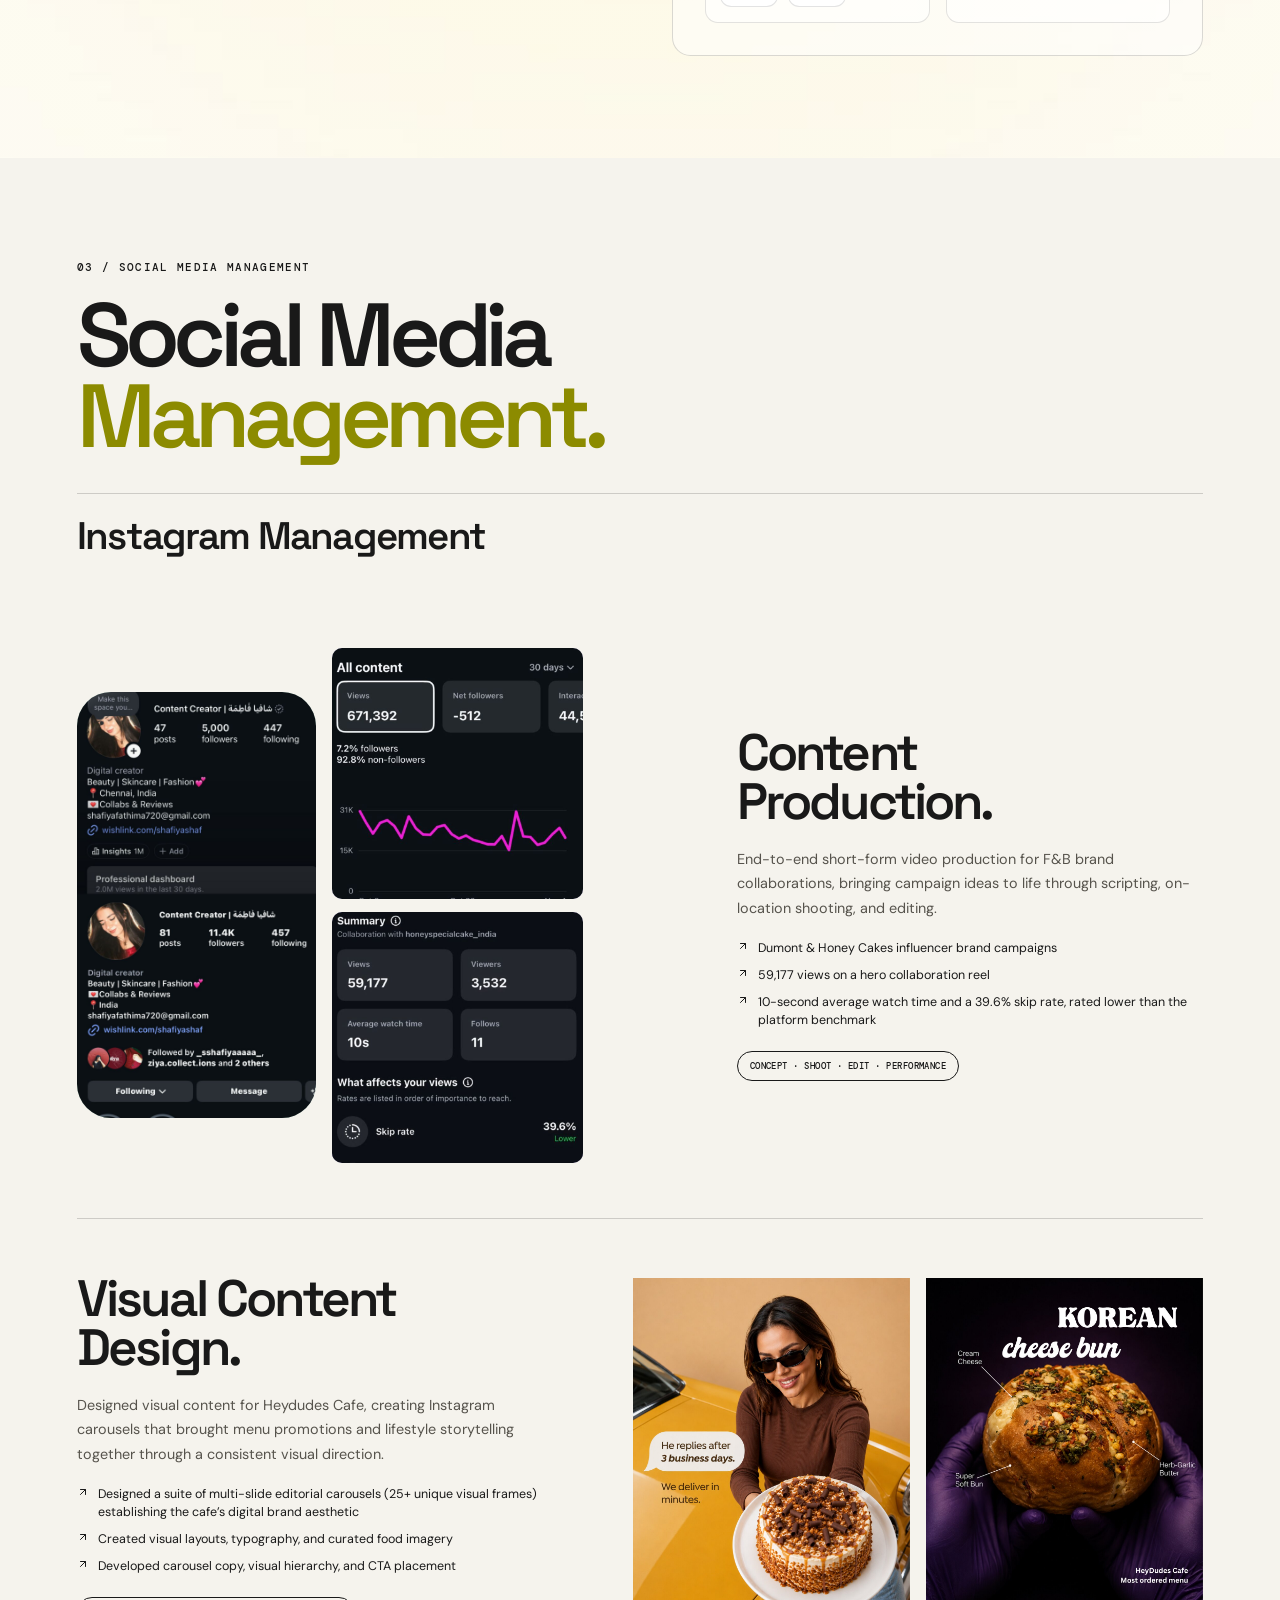
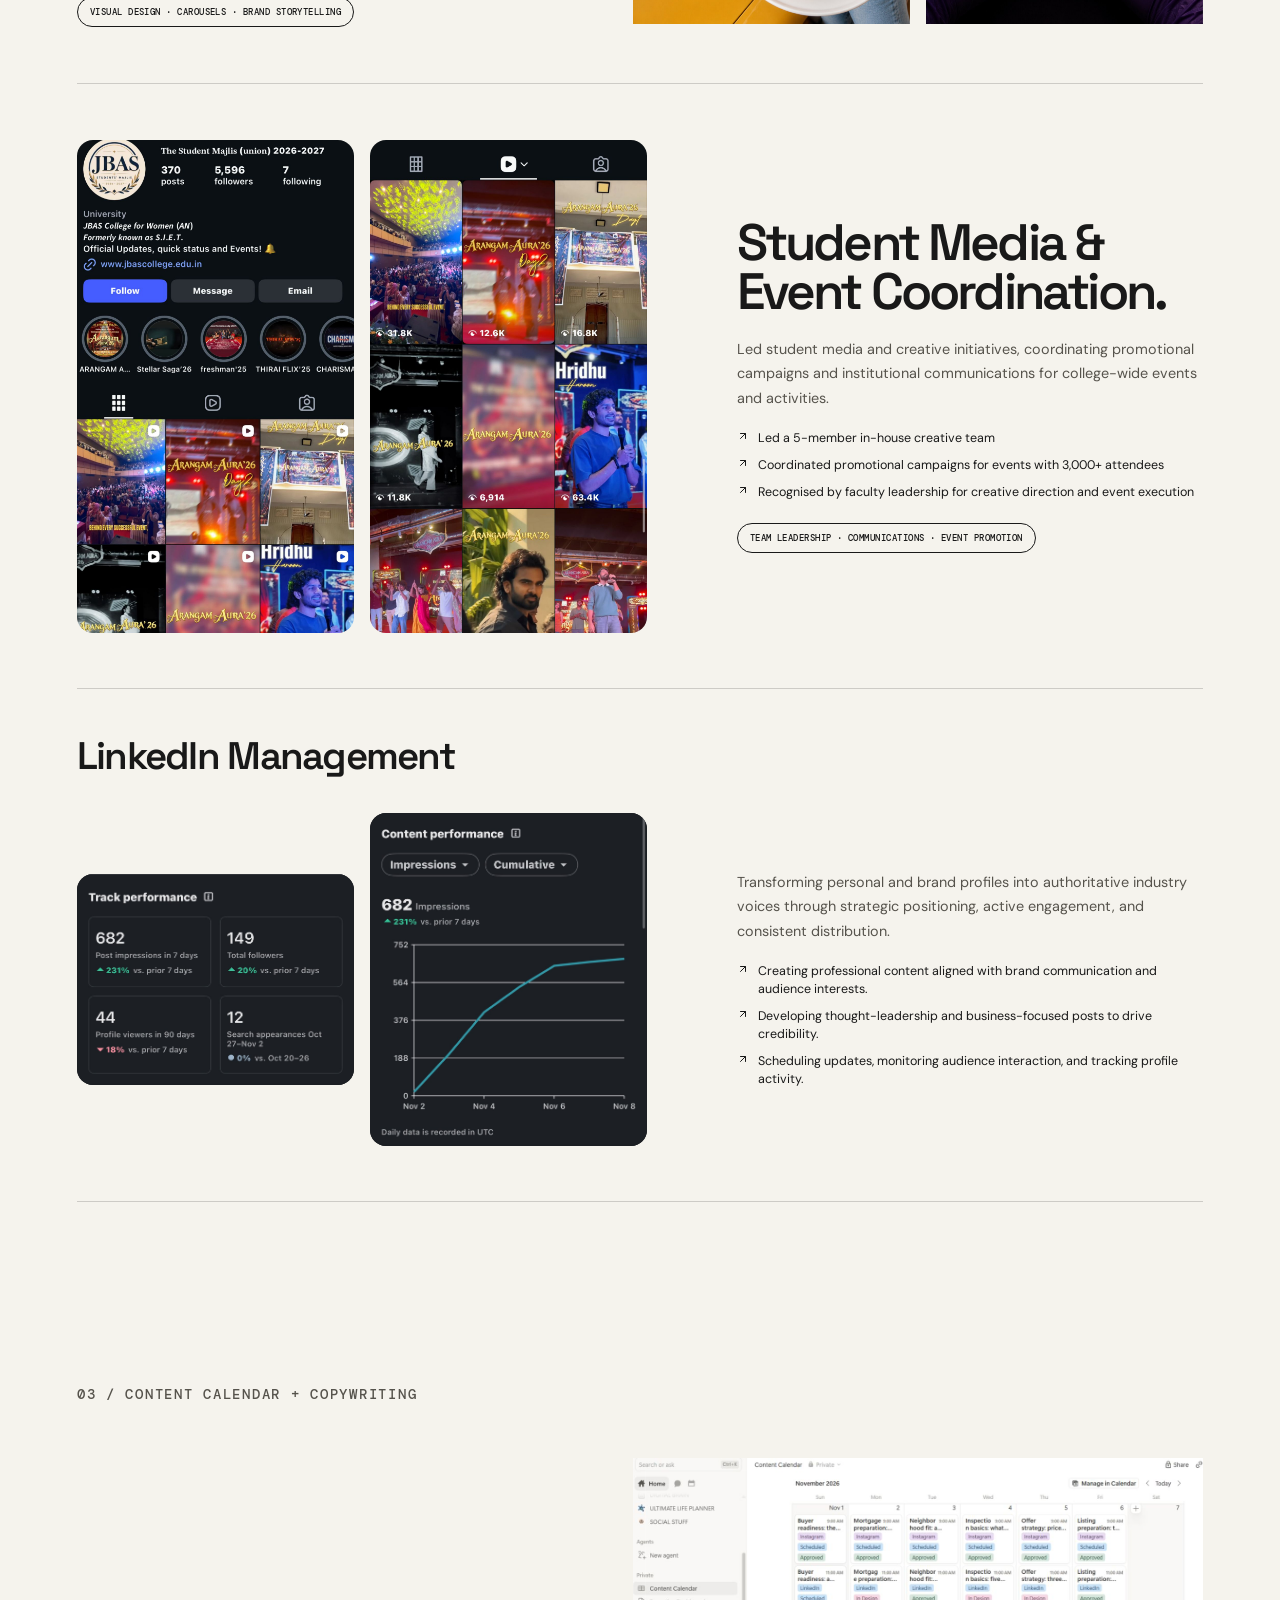
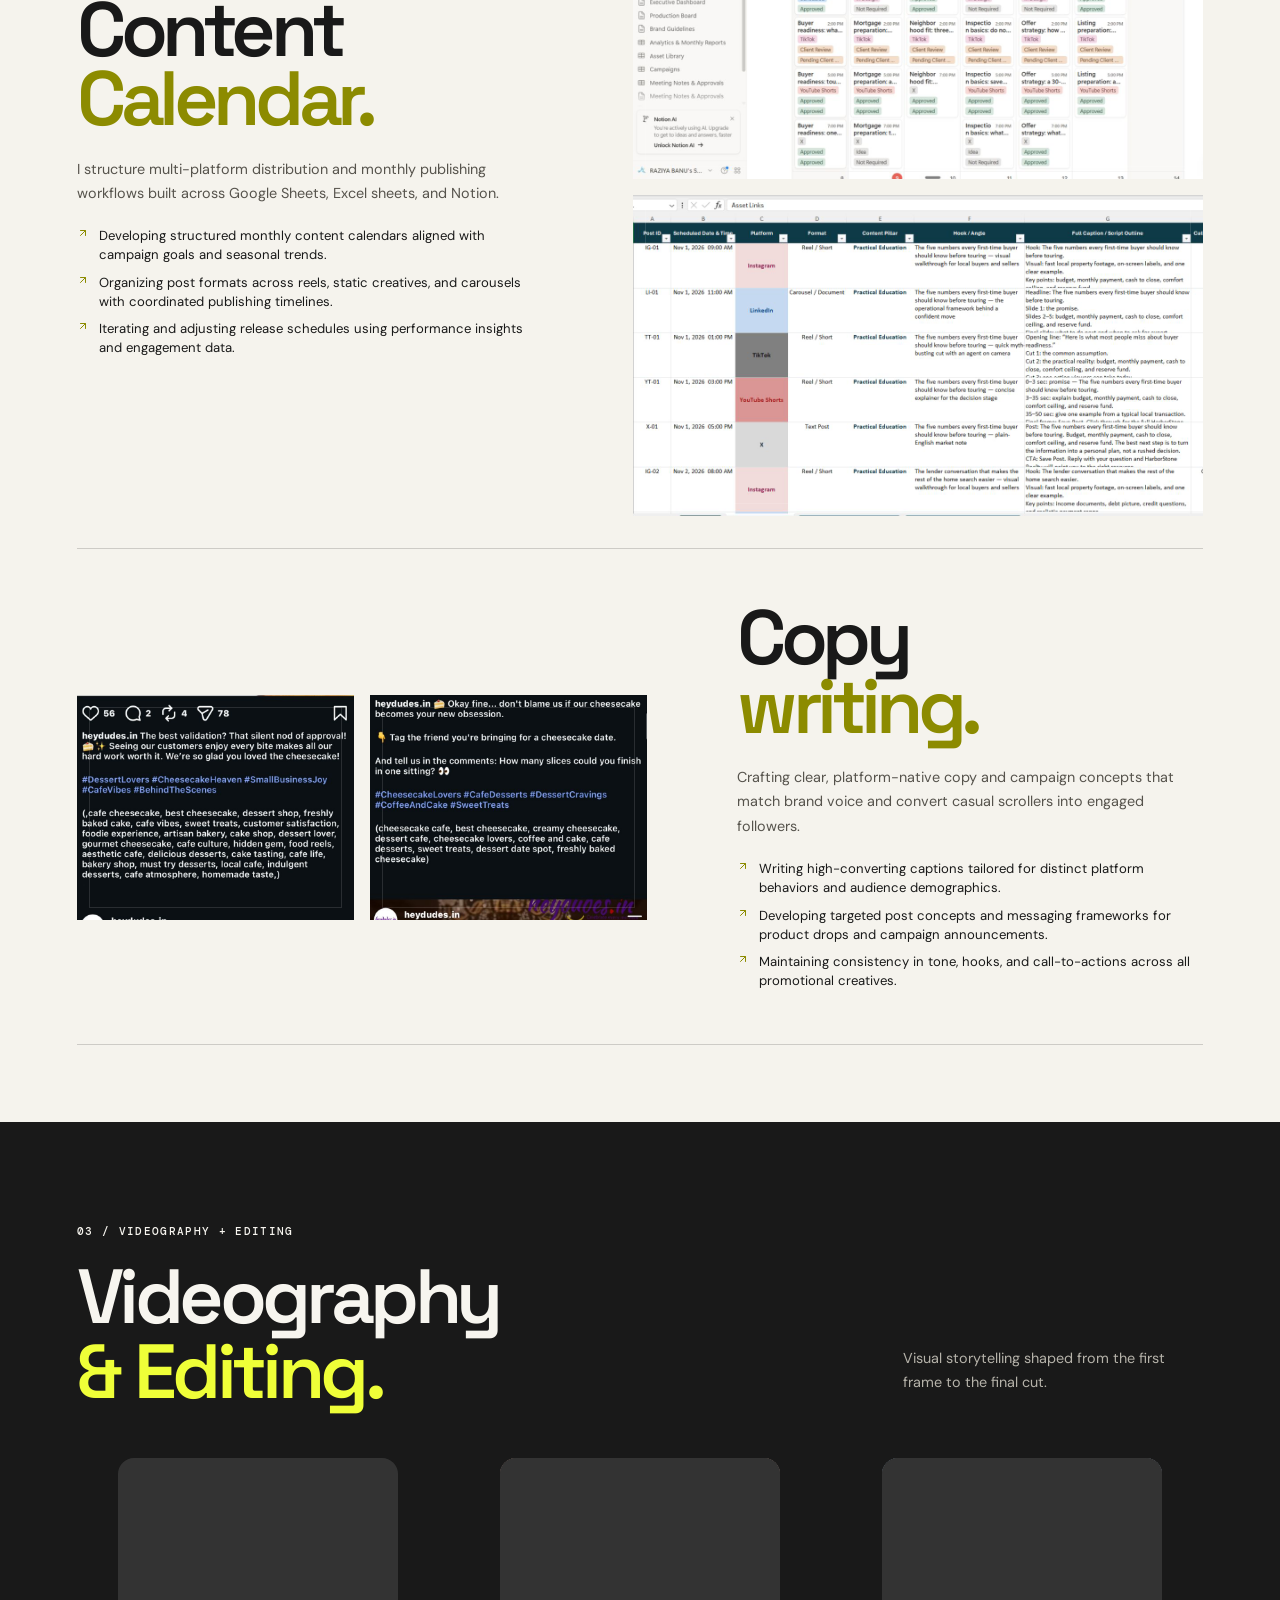
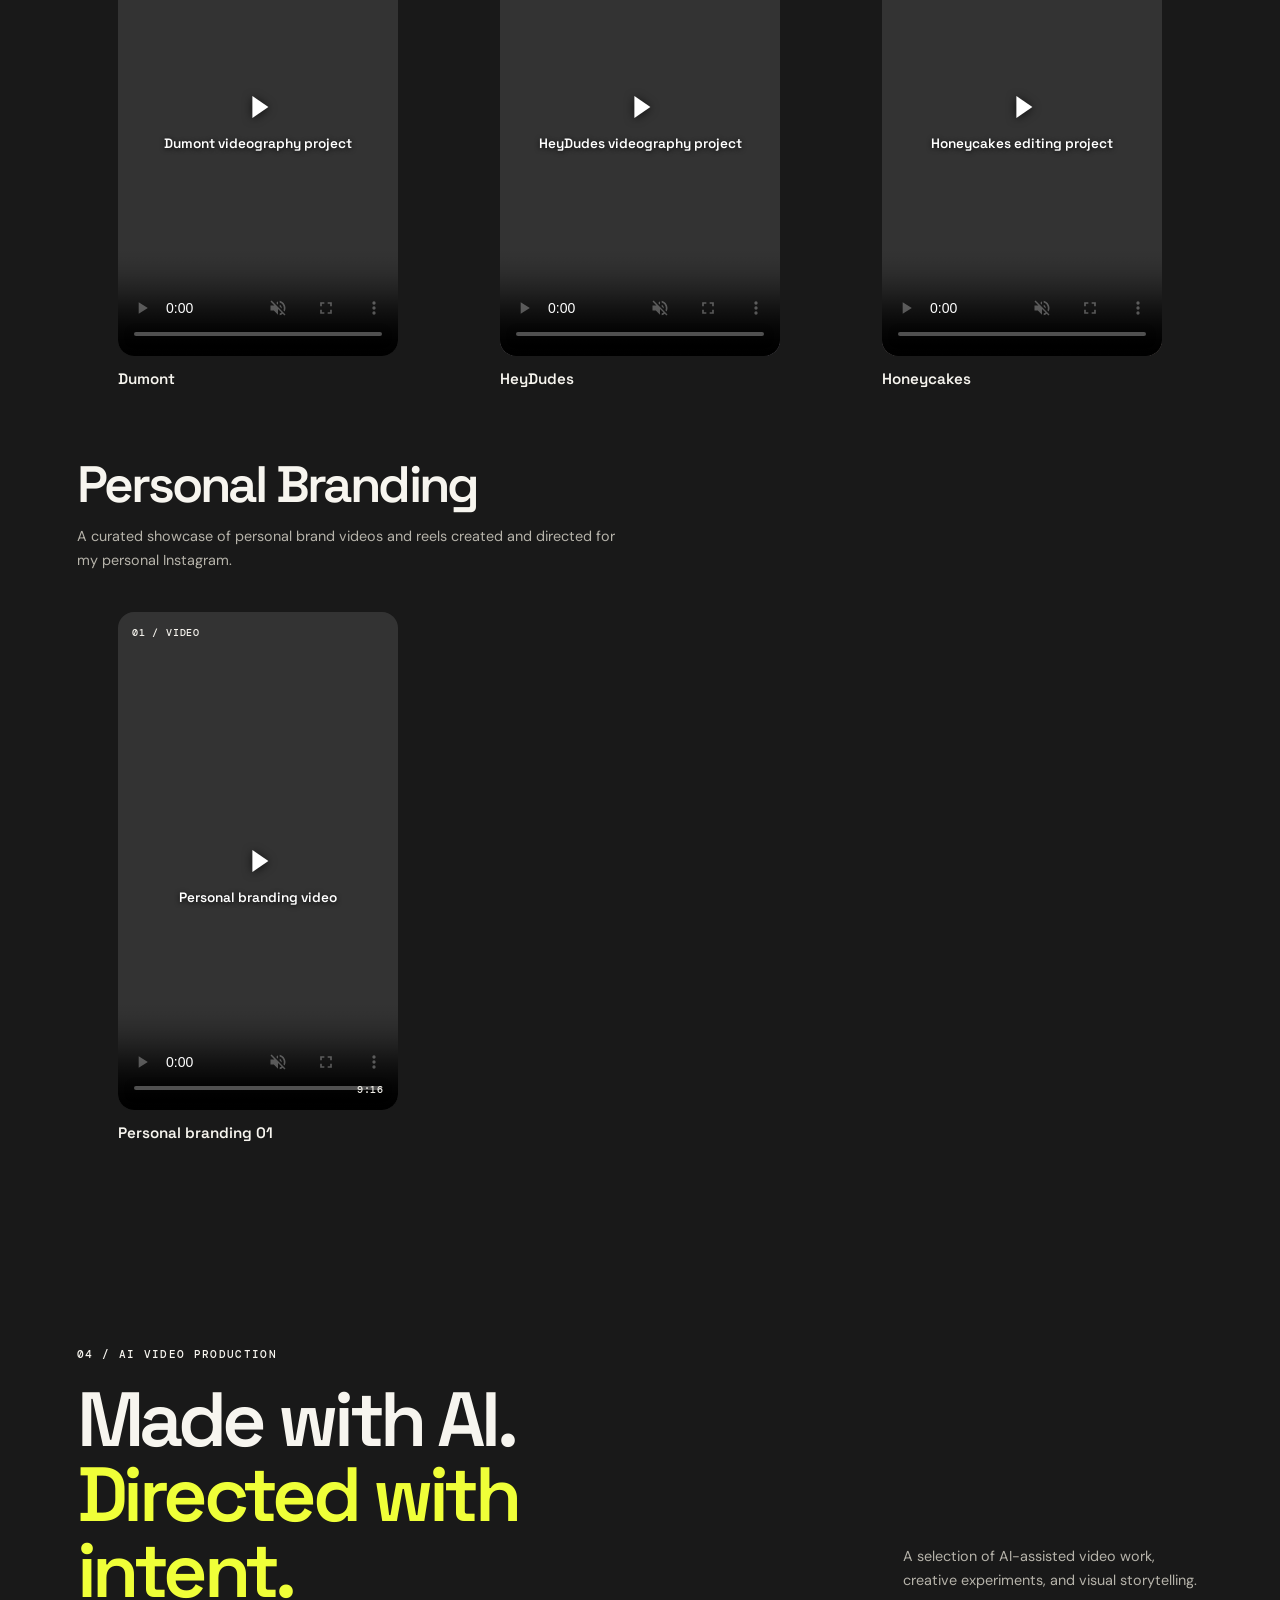
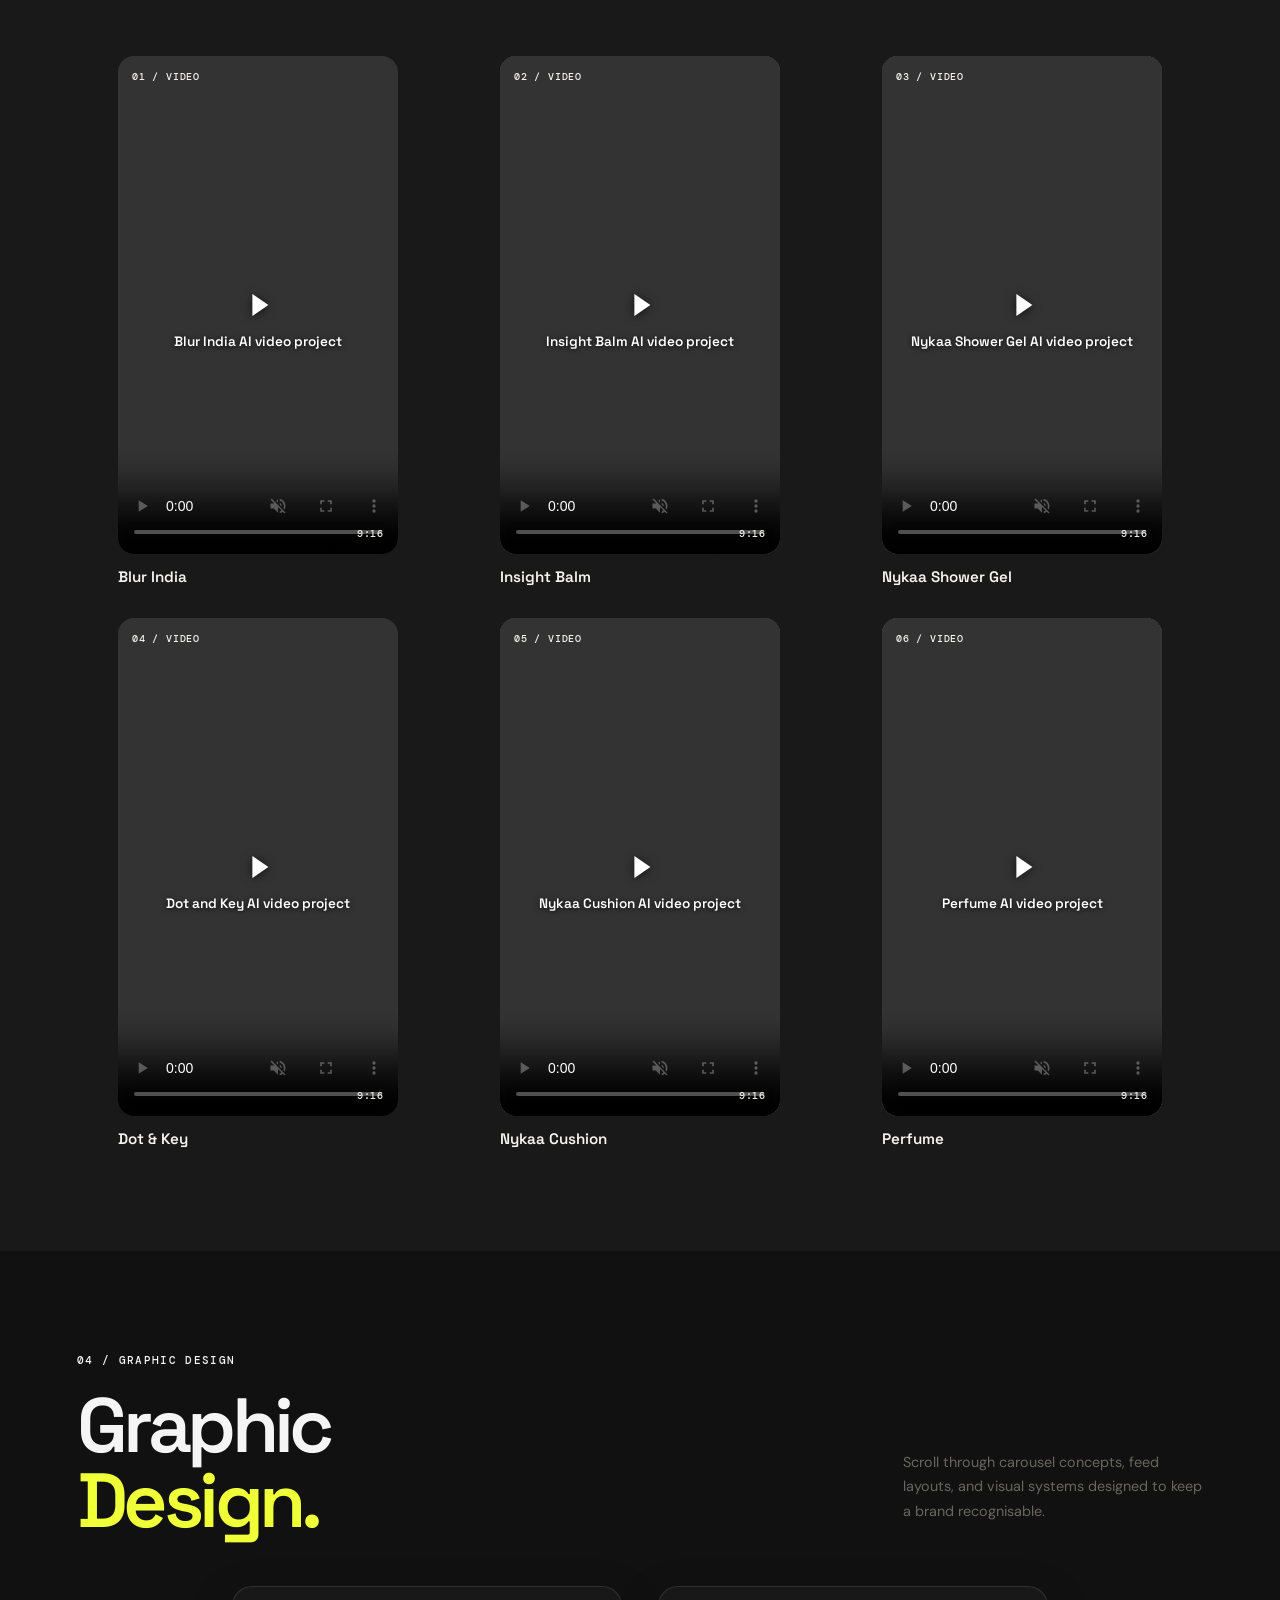
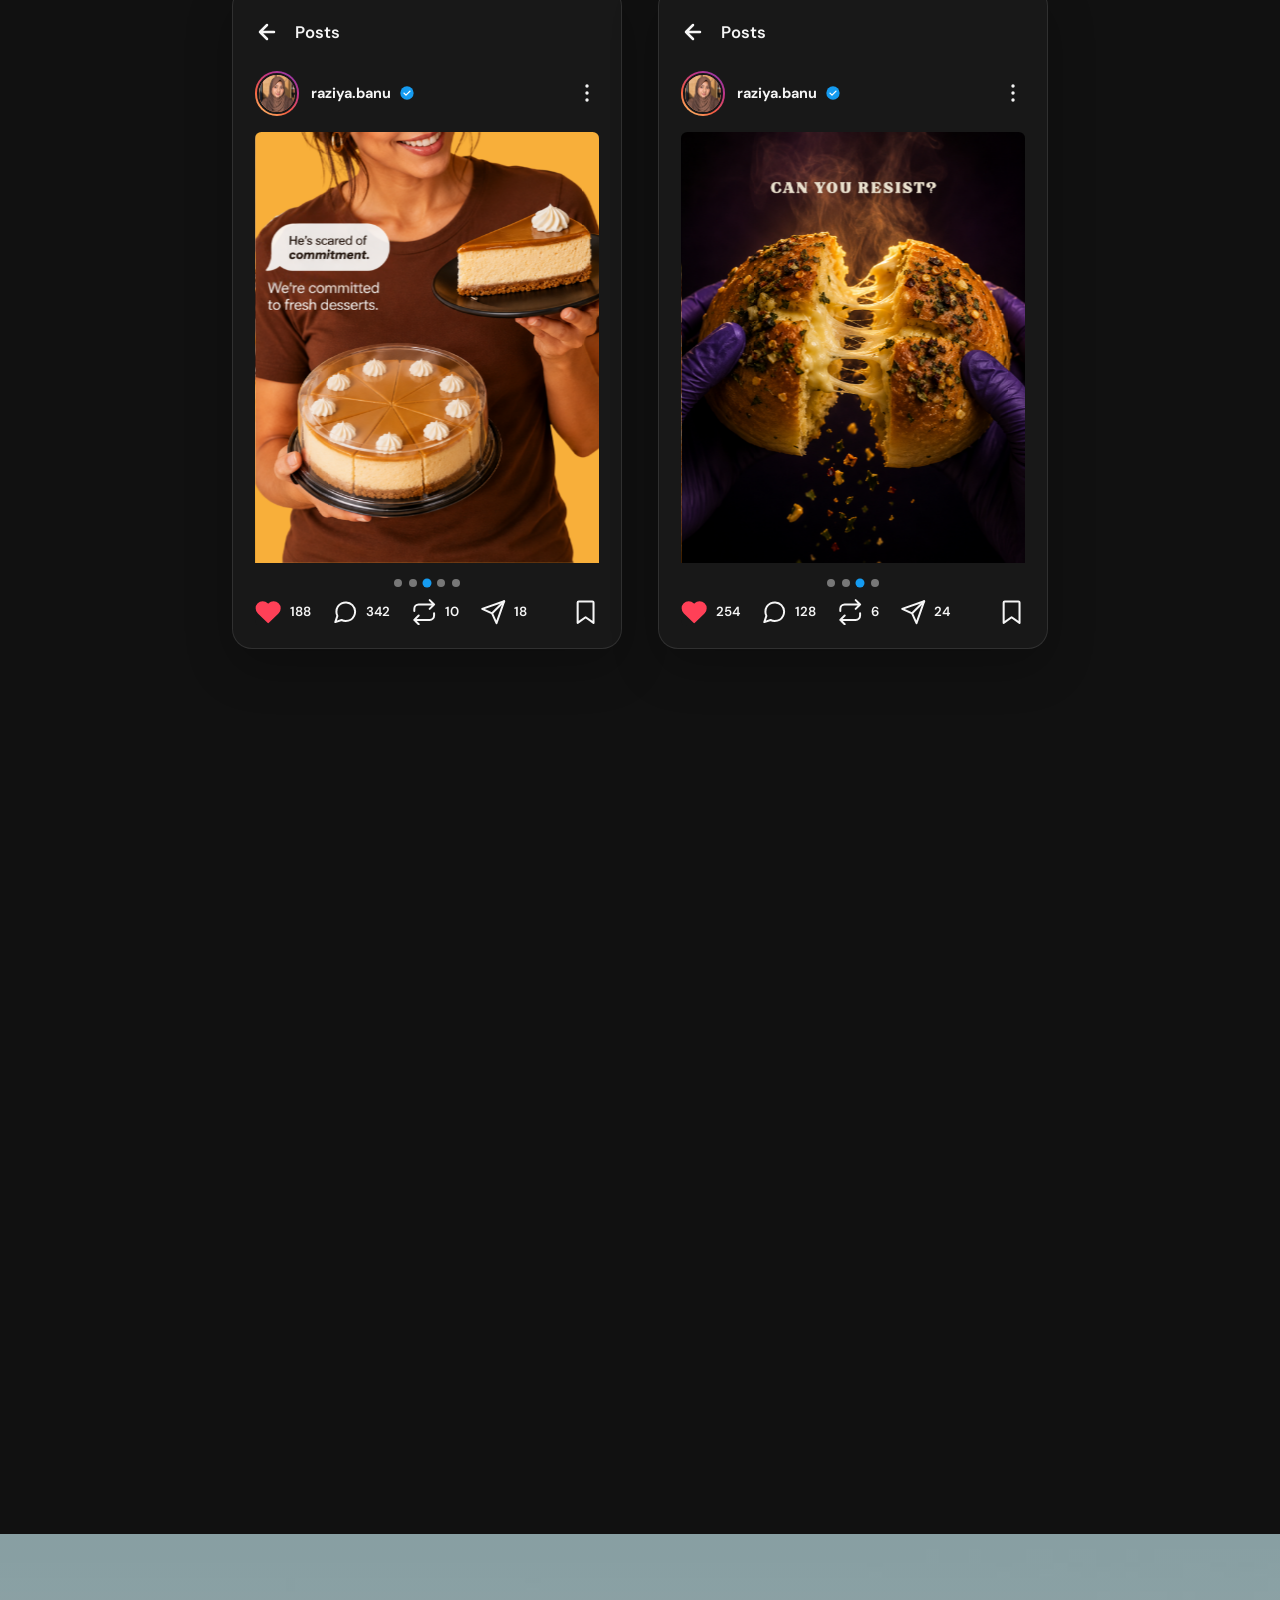
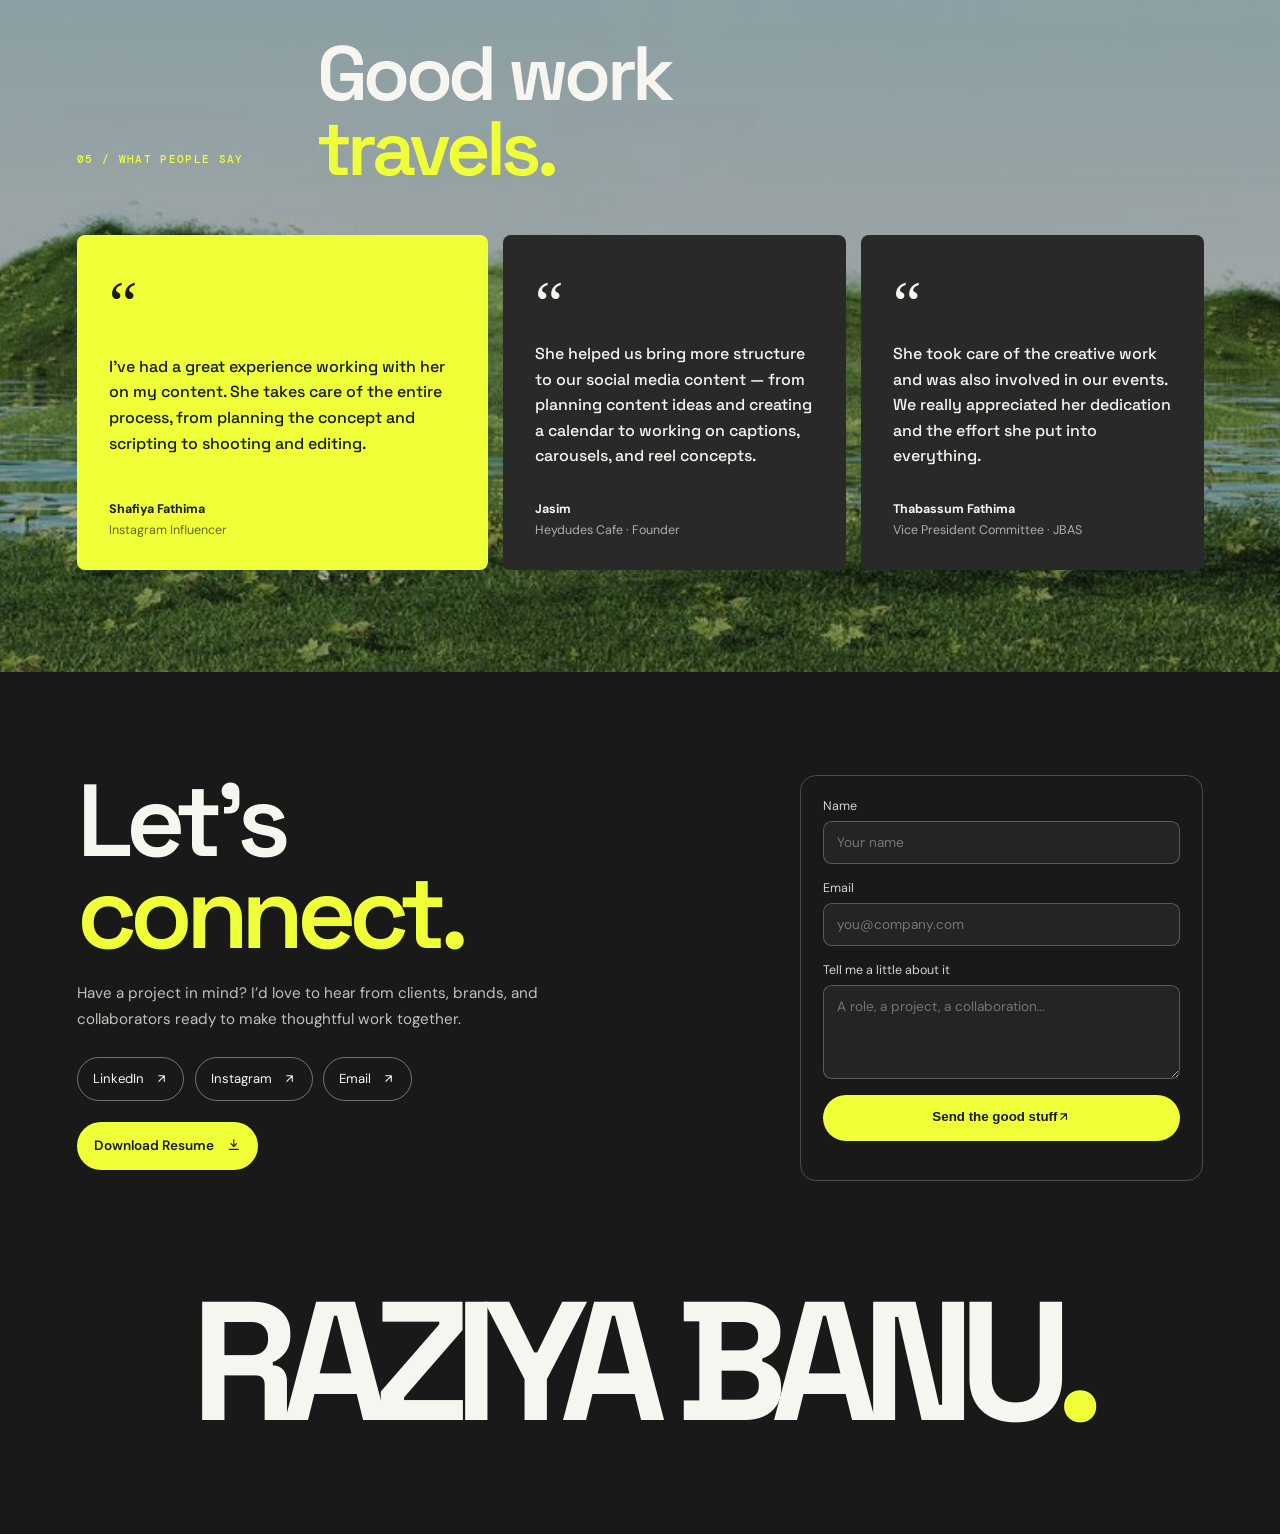
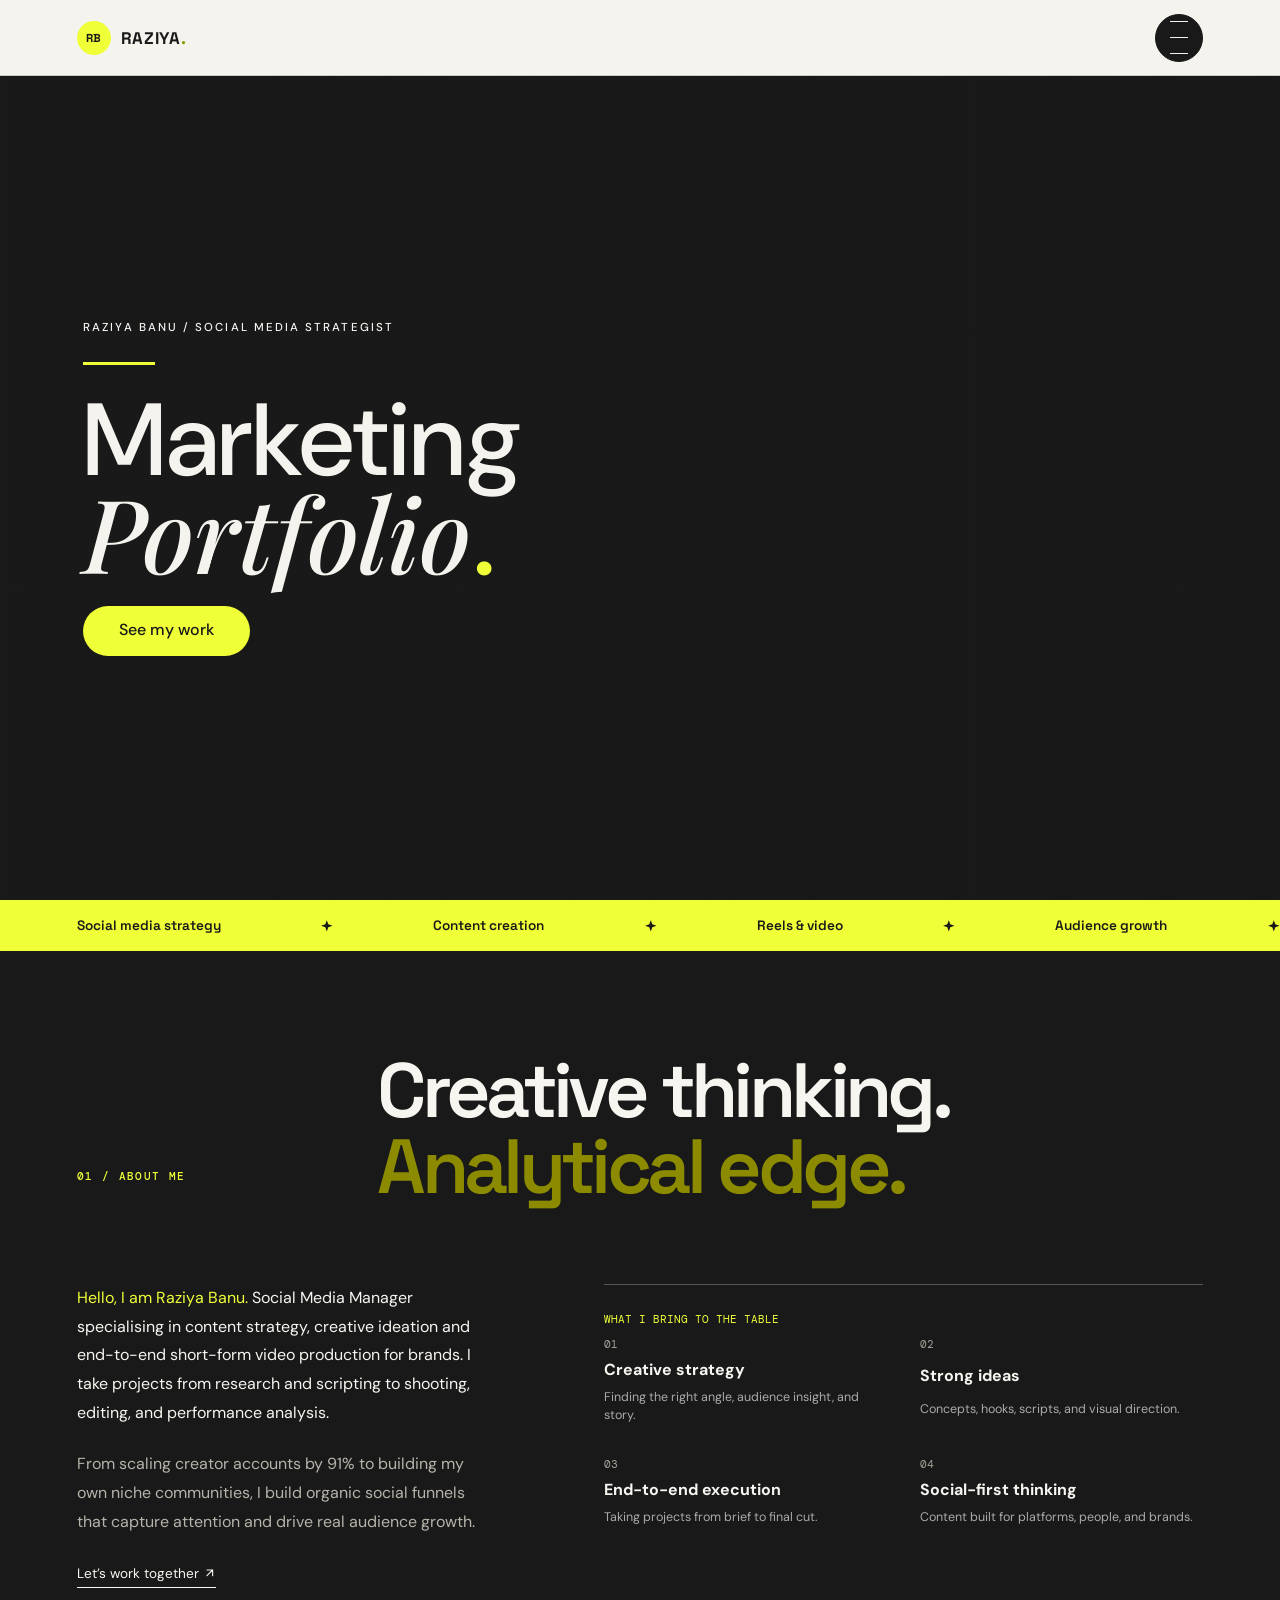
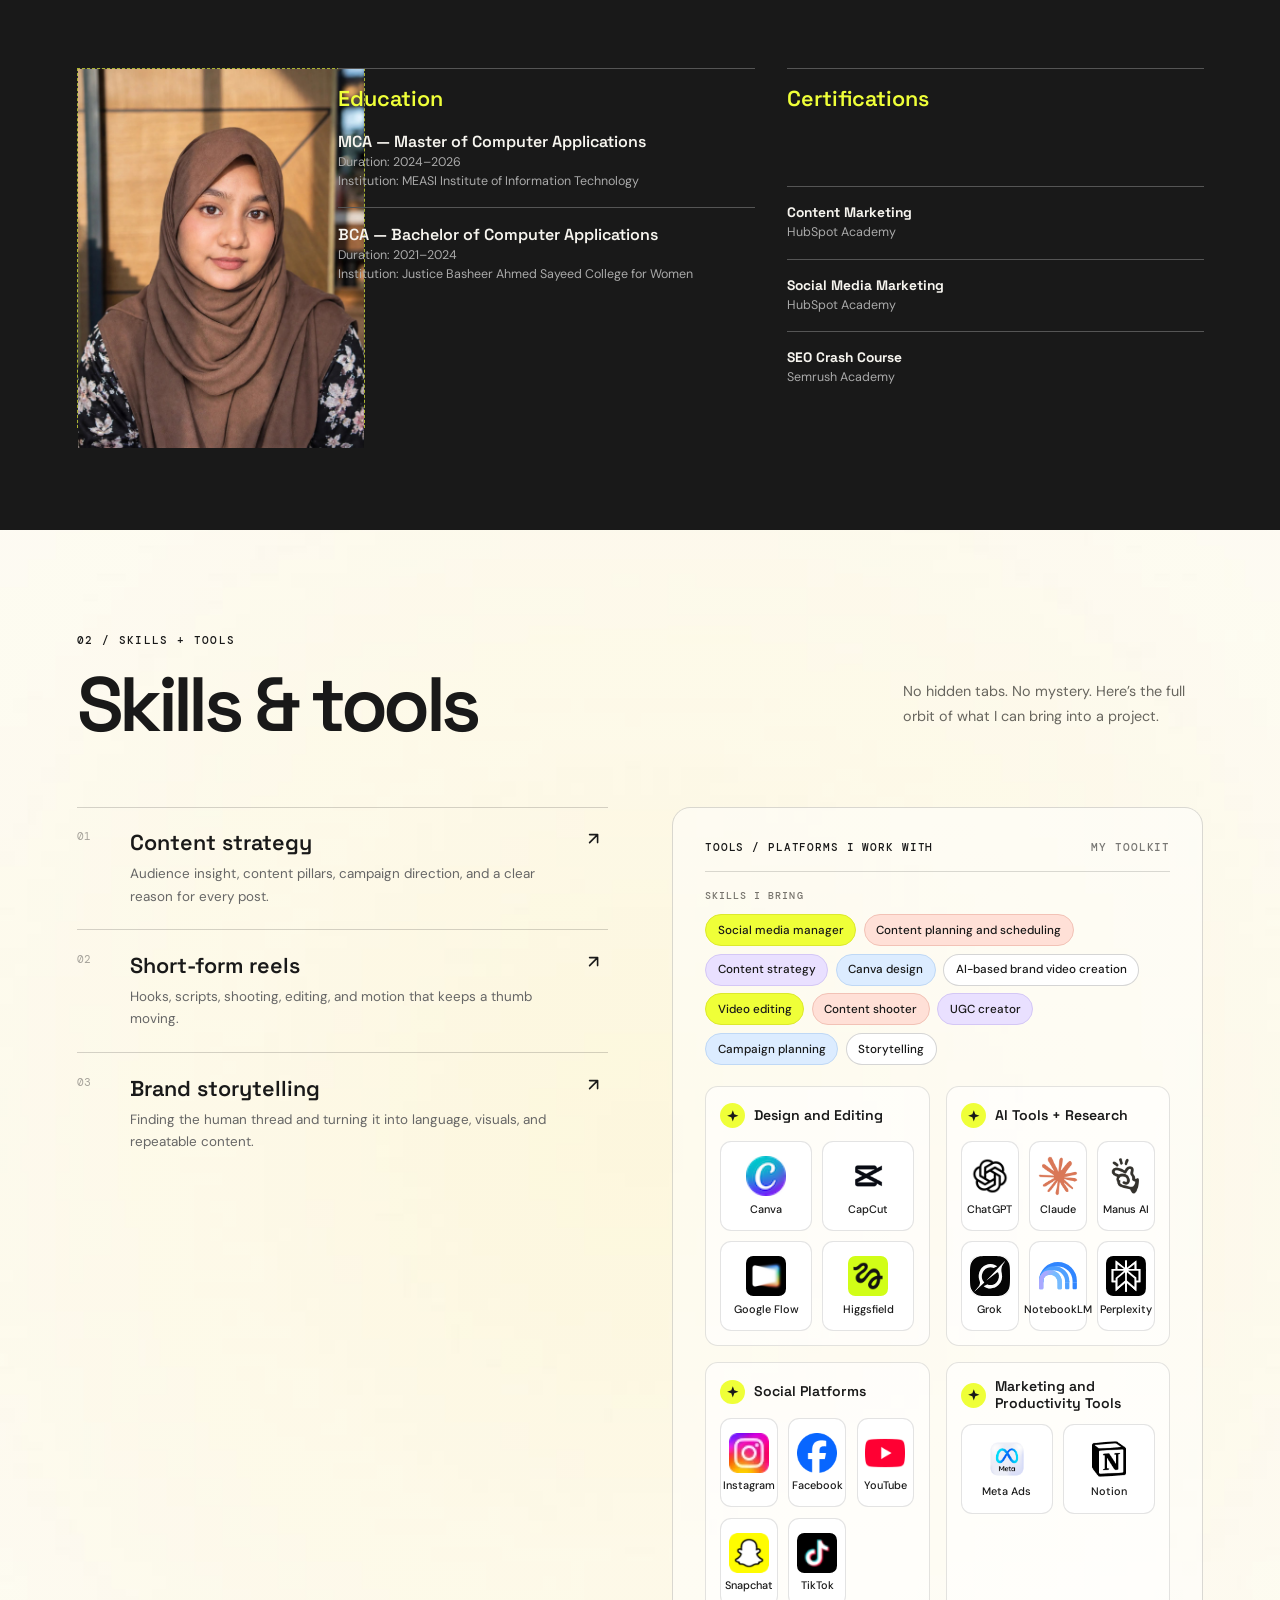
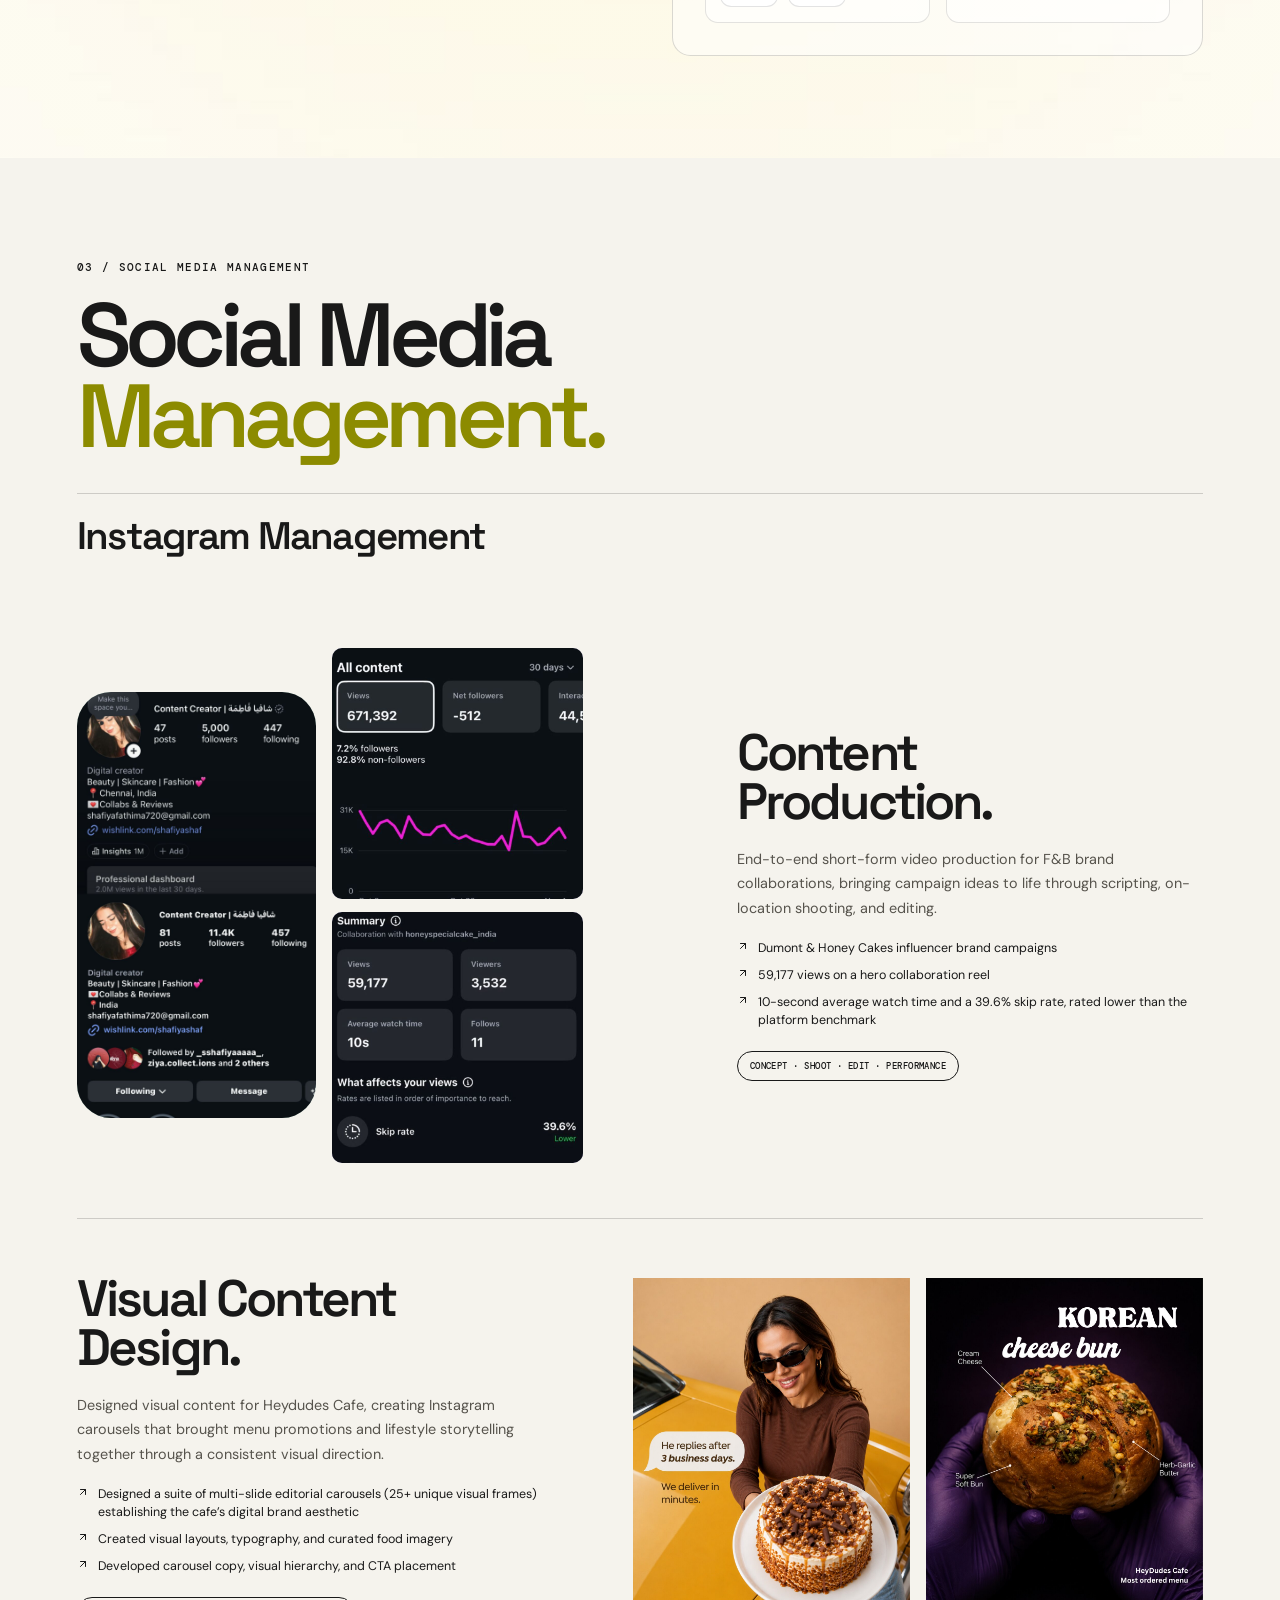
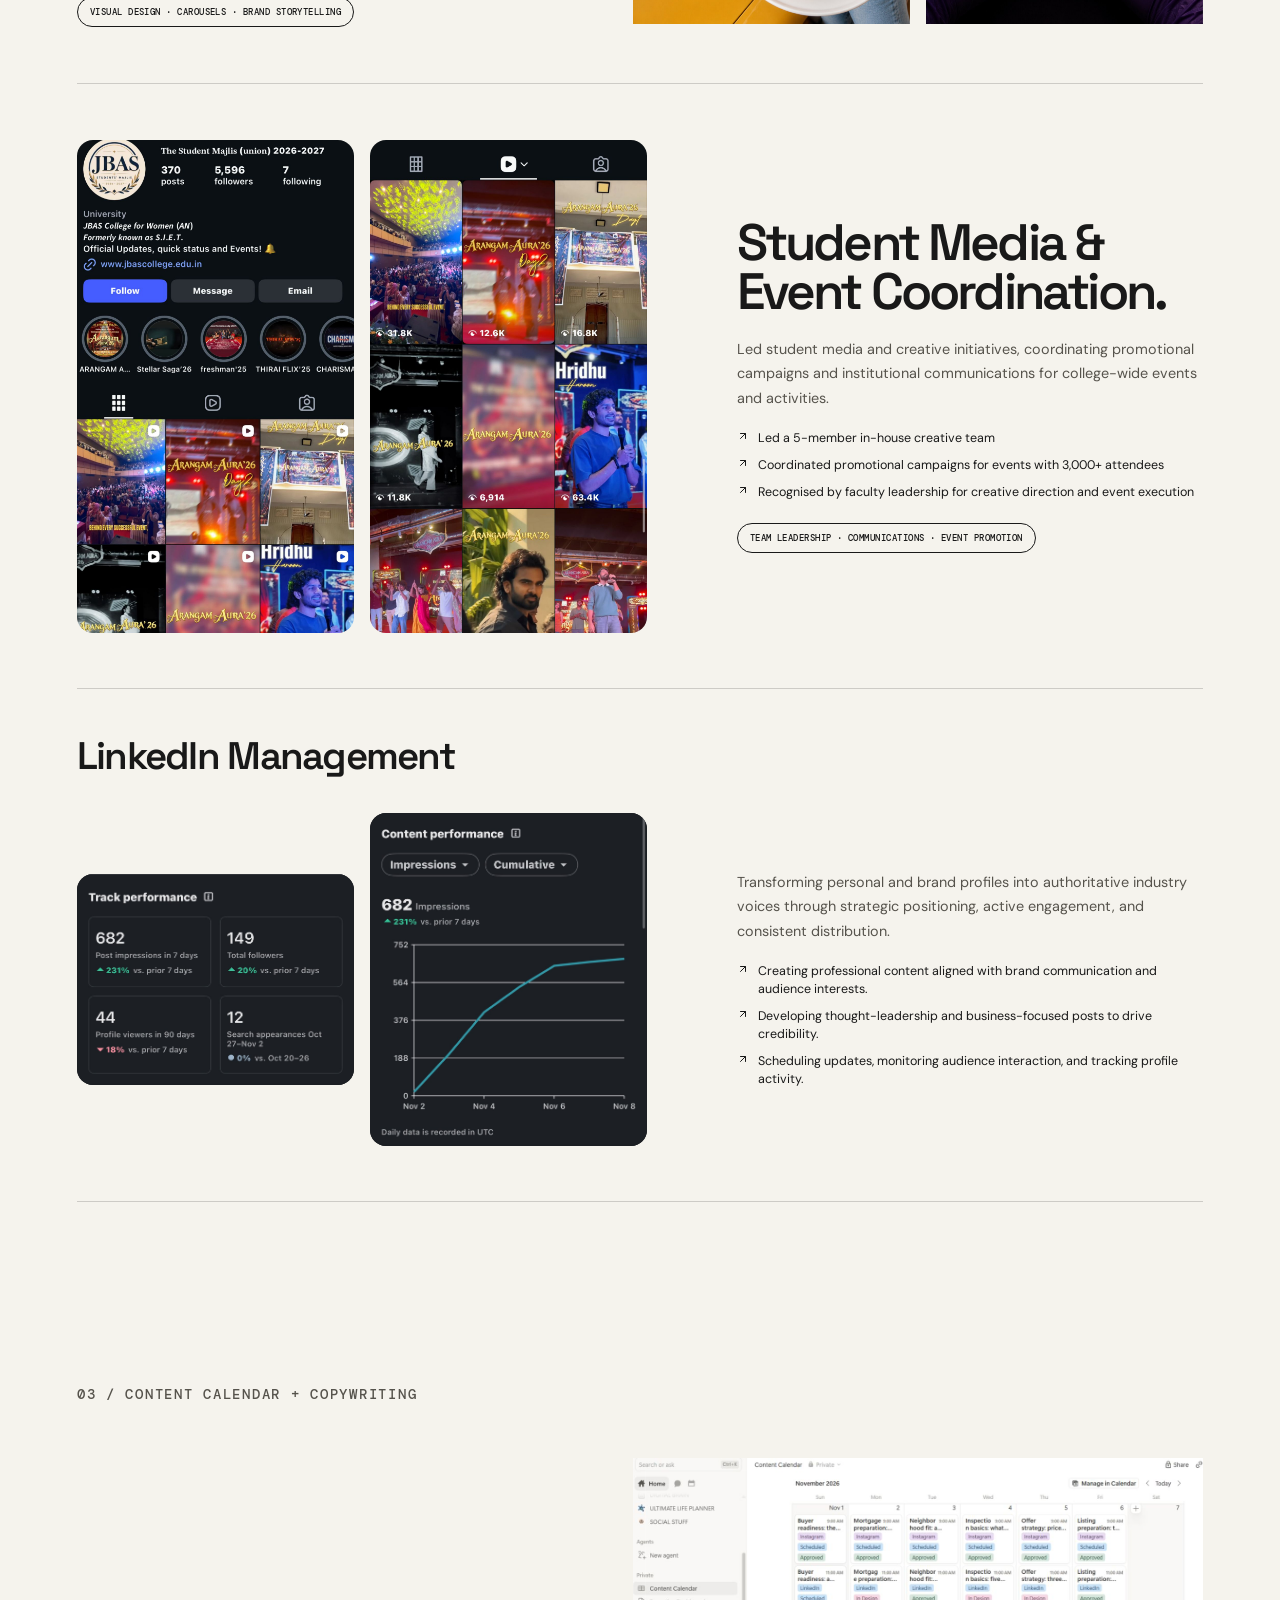
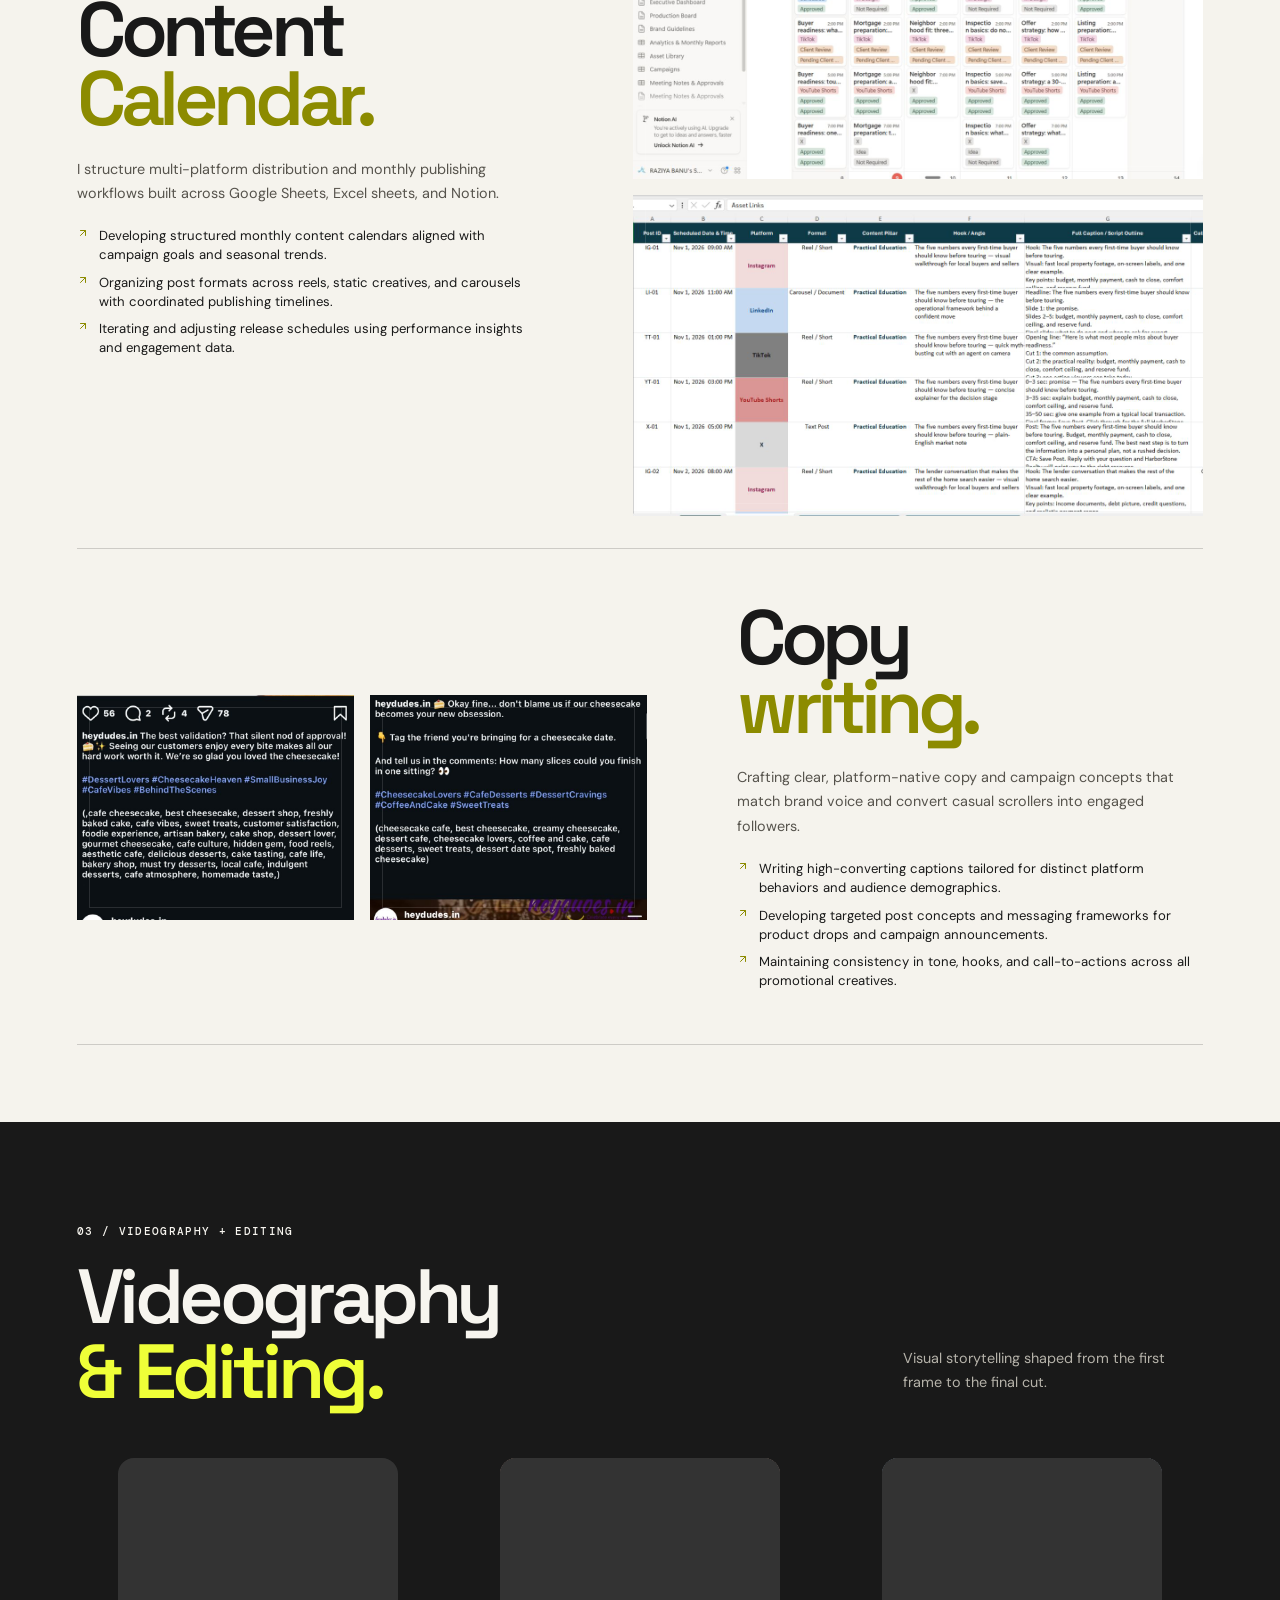
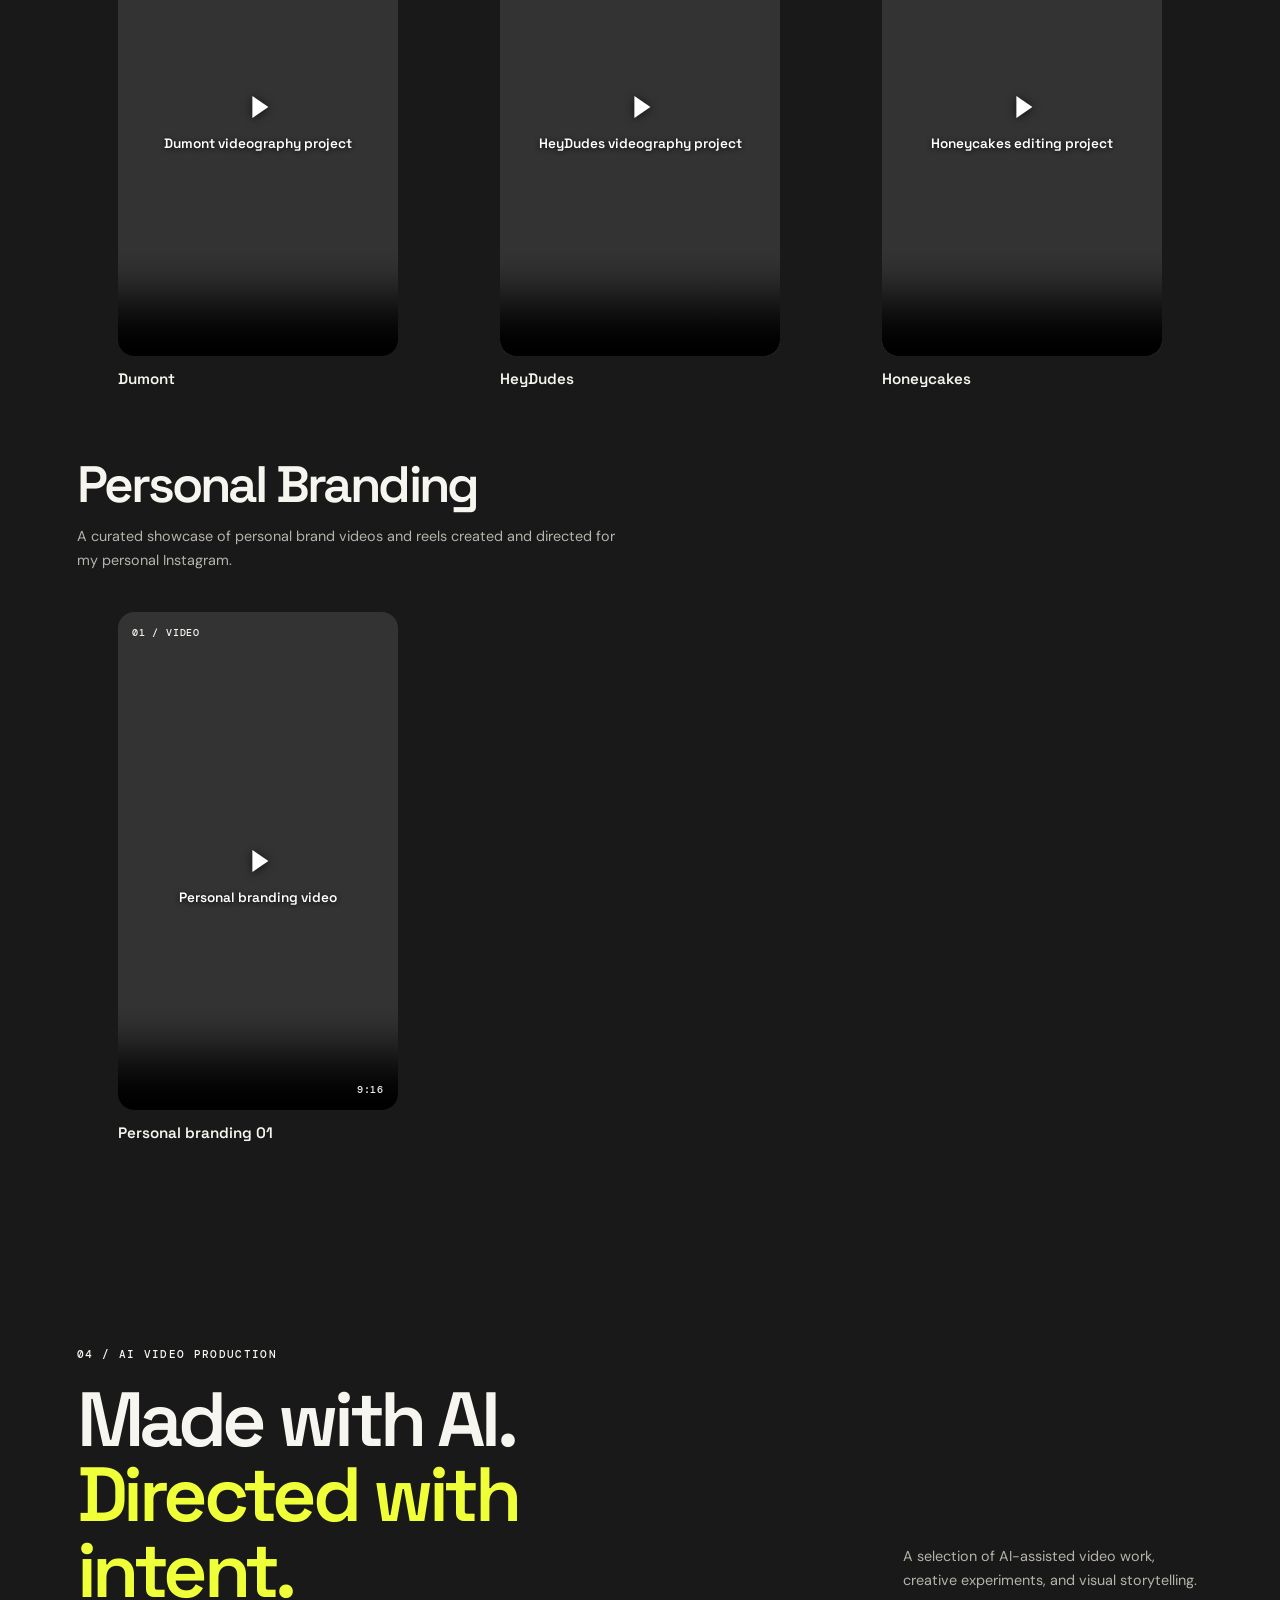
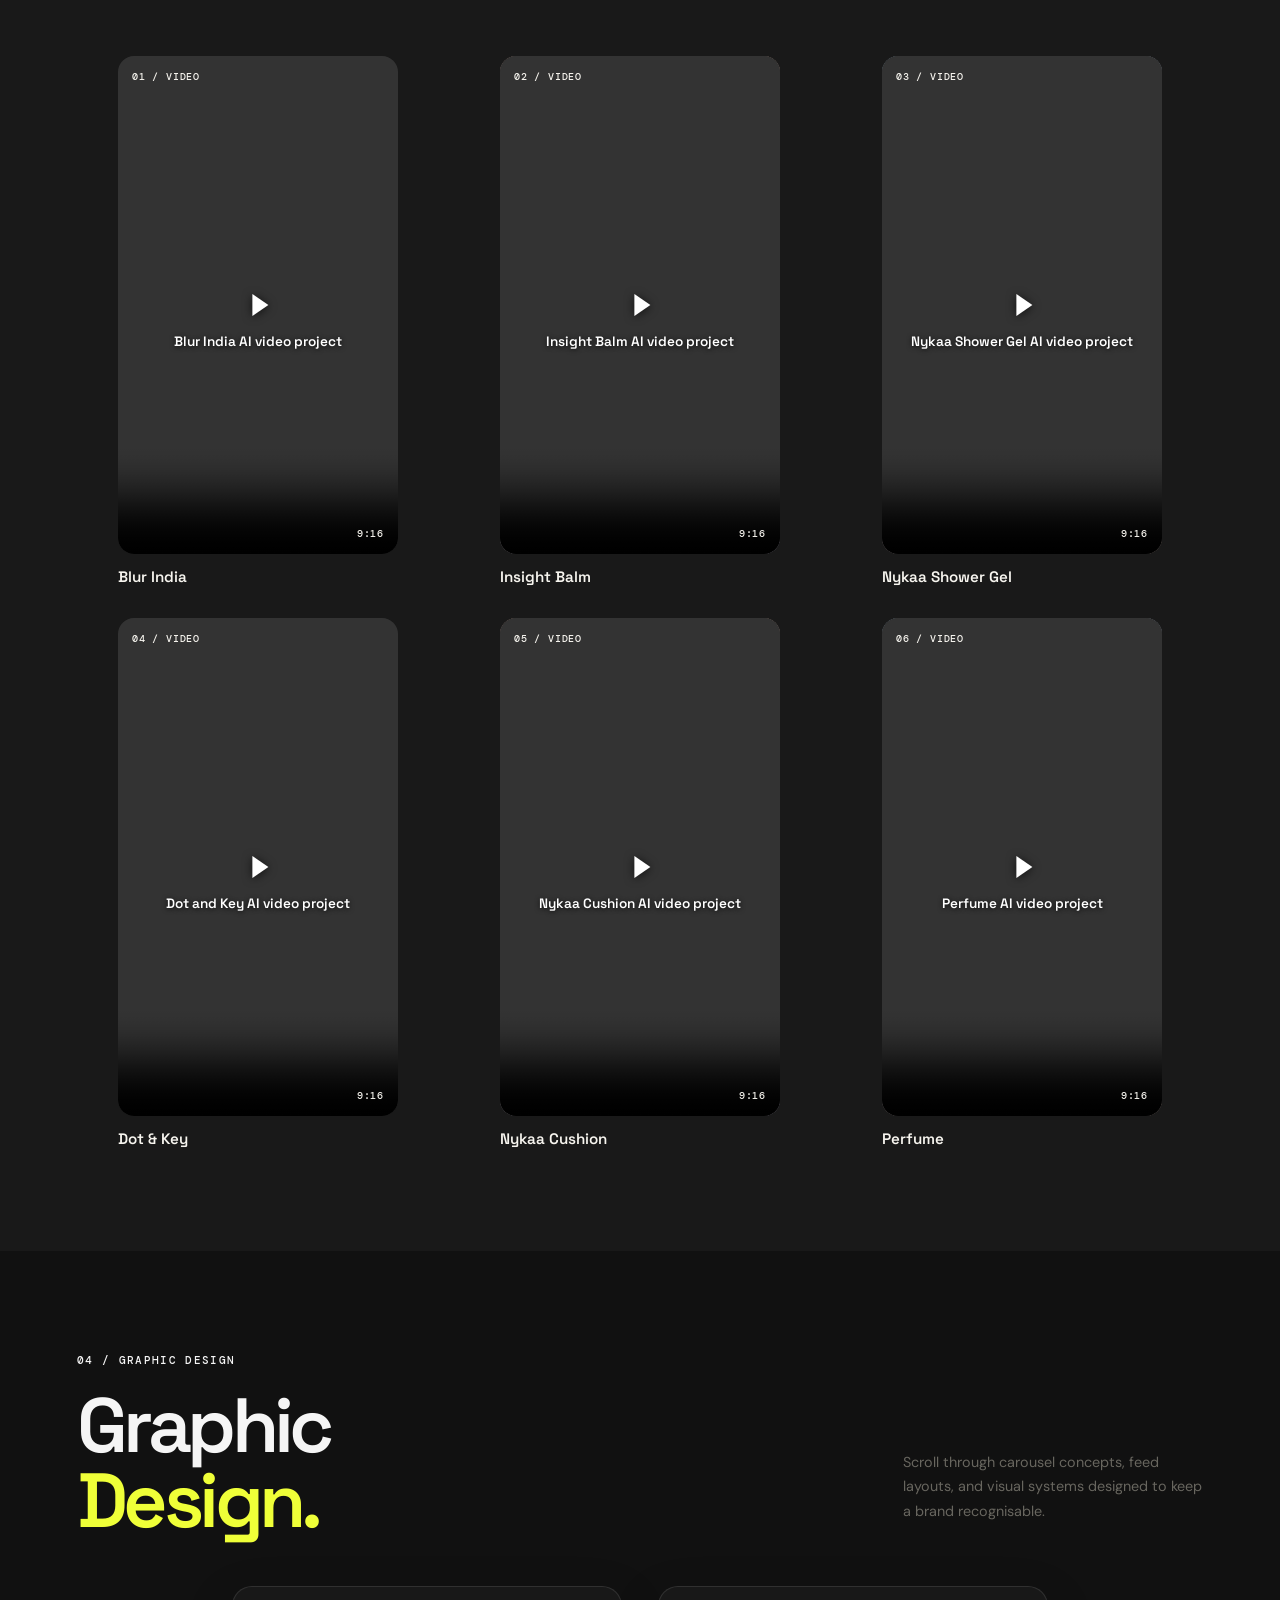
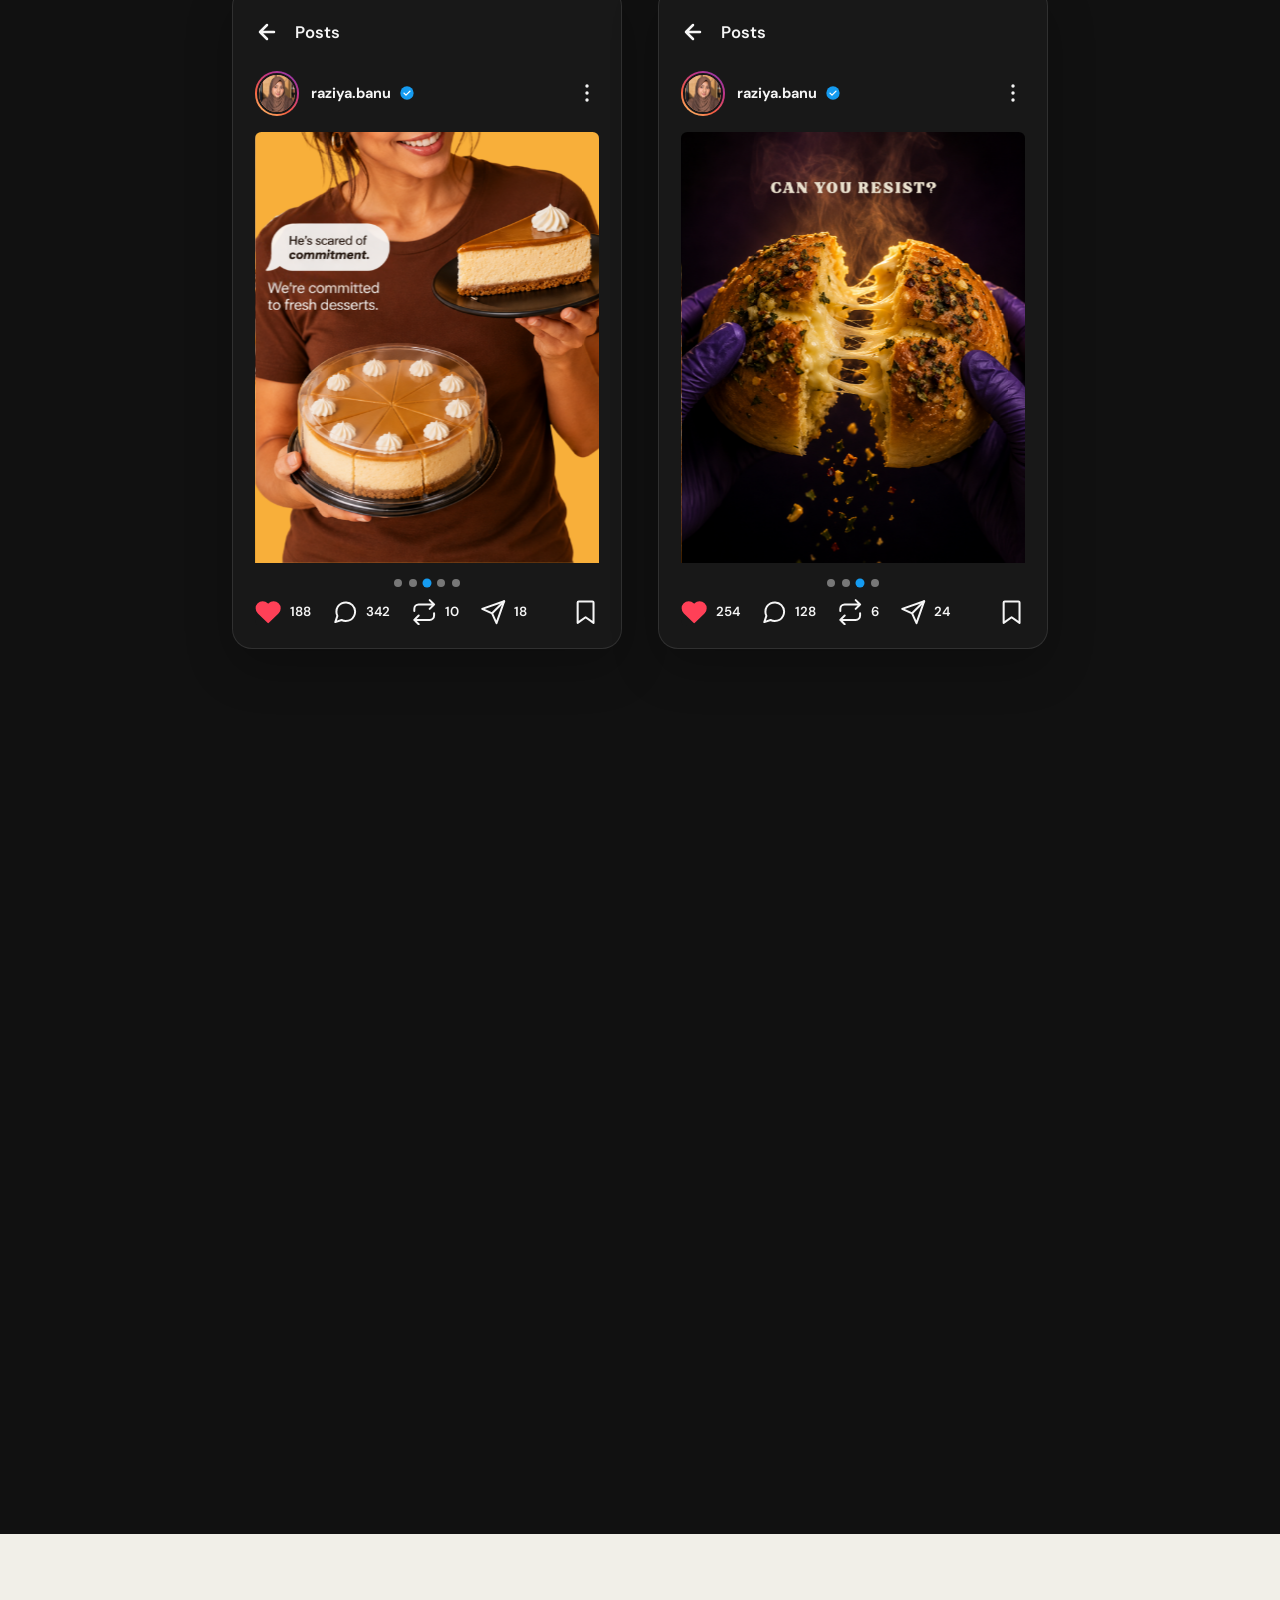
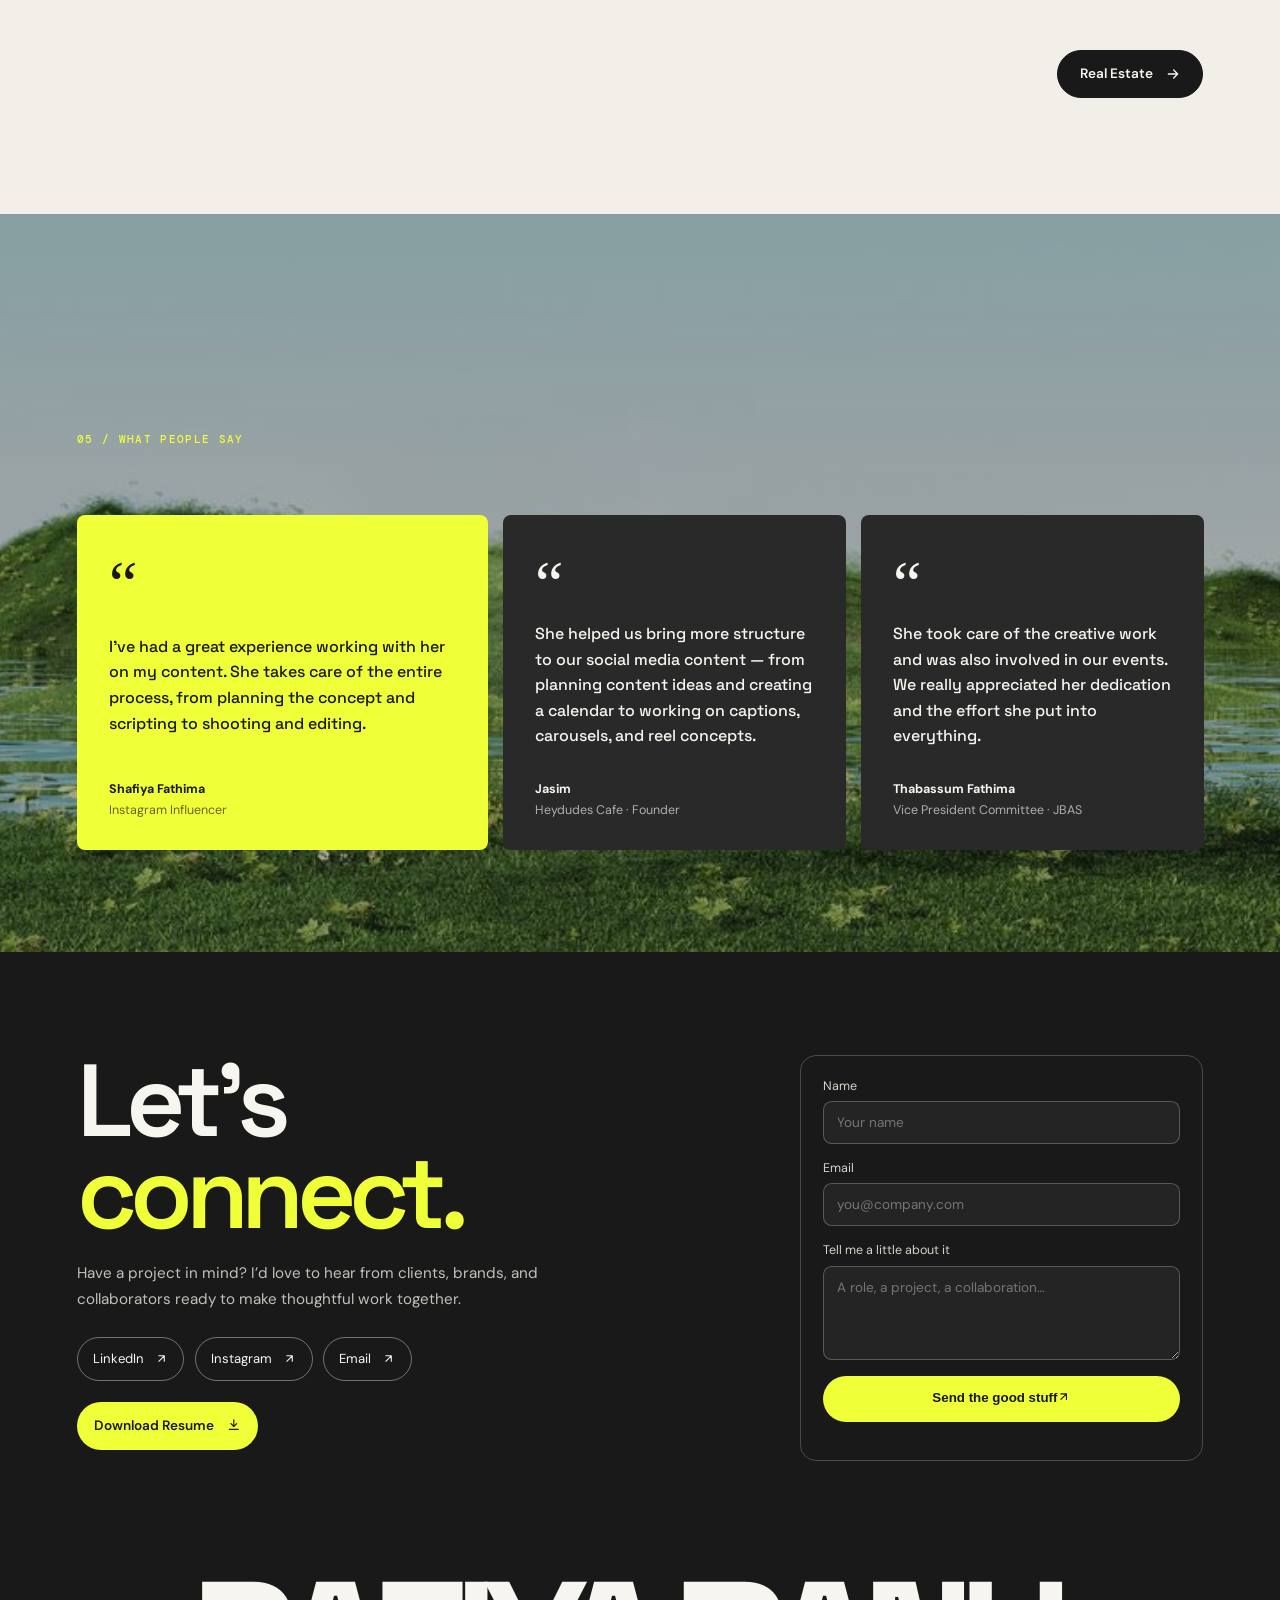
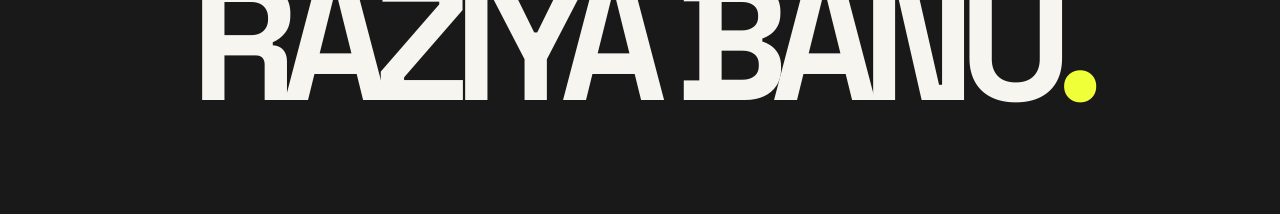
